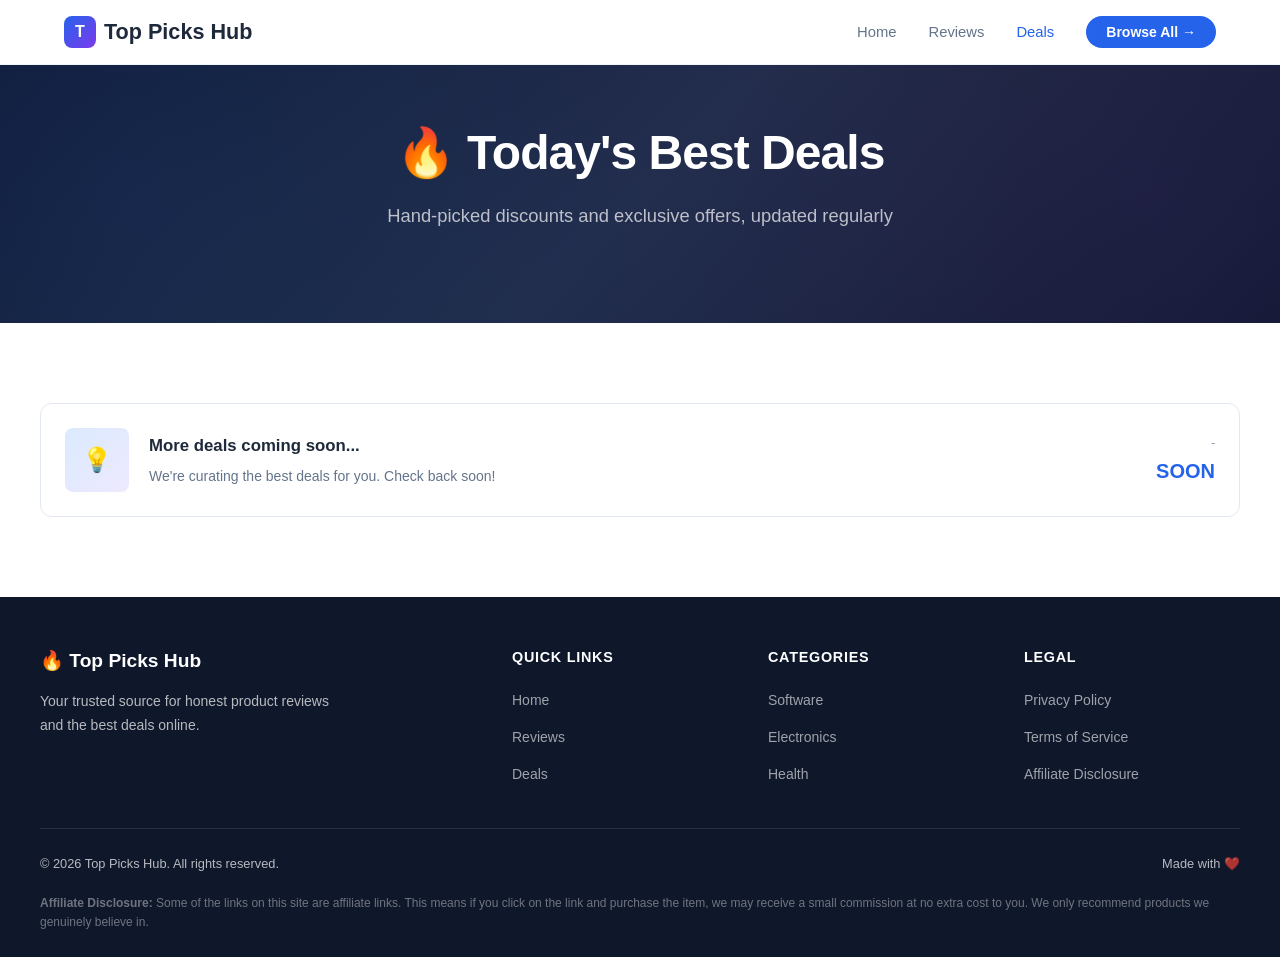
==== deals/index.html @ aafe3a3d "🚀 Initial commit: affiliate blog site - Homepage with hero, featured reviews, hot deals, trust secti" ====
<!DOCTYPE html>
<html lang="en">
<head>
  <meta charset="UTF-8">
  <meta name="viewport" content="width=device-width, initial-scale=1.0">
  <title>Today's Deals - Top Picks Hub</title>
  <meta name="description" content="Browse the best deals and exclusive discounts. Updated daily with hand-picked offers.">
  <link rel="stylesheet" href="../css/style.css">
  <link rel="icon" href="data:image/svg+xml,<svg xmlns='http://www.w3.org/2000/svg' viewBox='0 0 100 100'><text y='.9em' font-size='90'>🔥</text></svg>">
</head>
<body>

  <!-- Navigation -->
  <nav class="navbar">
    <div class="navbar-inner">
      <a href="../index.html" class="navbar-brand">
        <span class="logo-icon">T</span>
        Top Picks Hub
      </a>
      <ul class="navbar-links">
        <li><a href="../index.html">Home</a></li>
        <li><a href="../reviews/index.html">Reviews</a></li>
        <li><a href="index.html" class="active">Deals</a></li>
        <li><a href="../reviews/index.html" class="cta-nav">Browse All →</a></li>
      </ul>
      <button class="menu-toggle" aria-label="Toggle menu">
        <span></span><span></span><span></span>
      </button>
    </div>
  </nav>

  <!-- Page Header -->
  <section class="hero" style="padding:60px 24px;">
    <div class="hero-content">
      <h1>🔥 Today's Best Deals</h1>
      <p>Hand-picked discounts and exclusive offers, updated regularly</p>
    </div>
  </section>

  <!-- Deals List -->
  <section class="section">
    <div class="section-inner">
      <div class="deal-list" id="all-deals">
        <div class="deal-card">
          <div class="deal-icon">💡</div>
          <div class="deal-info">
            <h3>More deals coming soon...</h3>
            <p>We're curating the best deals for you. Check back soon!</p>
          </div>
          <div class="deal-price">
            <div class="old">&nbsp;</div>
            <div class="new">SOON</div>
          </div>
        </div>
      </div>
    </div>
  </section>

  <!-- Footer -->
  <footer class="footer">
    <div class="footer-inner">
      <div class="footer-grid">
        <div>
          <div class="footer-brand">🔥 Top Picks Hub</div>
          <p class="footer-desc">Your trusted source for honest product reviews and the best deals online.</p>
        </div>
        <div>
          <h4>Quick Links</h4>
          <ul class="footer-links">
            <li><a href="../index.html">Home</a></li>
            <li><a href="../reviews/index.html">Reviews</a></li>
            <li><a href="index.html">Deals</a></li>
          </ul>
        </div>
        <div>
          <h4>Categories</h4>
          <ul class="footer-links">
            <li><a href="../reviews/index.html">Software</a></li>
            <li><a href="../reviews/index.html">Electronics</a></li>
            <li><a href="../reviews/index.html">Health</a></li>
          </ul>
        </div>
        <div>
          <h4>Legal</h4>
          <ul class="footer-links">
            <li><a href="#">Privacy Policy</a></li>
            <li><a href="#">Terms of Service</a></li>
            <li><a href="#">Affiliate Disclosure</a></li>
          </ul>
        </div>
      </div>
      <div class="footer-bottom">
        <span>© 2026 Top Picks Hub. All rights reserved.</span>
        <span>Made with ❤️</span>
      </div>
      <div class="footer-disclaimer">
        <strong>Affiliate Disclosure:</strong> Some of the links on this site are affiliate links. This means if you click on the link and purchase the item, we may receive a small commission at no extra cost to you. We only recommend products we genuinely believe in.
      </div>
    </div>
  </footer>

  <script src="../js/main.js"></script>
</body>
</html>
---- css/style.css ----
/* ============================================
   Affiliate Blog - Global Styles
   ============================================ */

/* CSS Variables */
:root {
  --primary: #2563eb;
  --primary-dark: #1d4ed8;
  --primary-light: #dbeafe;
  --accent: #f59e0b;
  --accent-dark: #d97706;
  --text: #1e293b;
  --text-light: #64748b;
  --text-lighter: #94a3b8;
  --bg: #ffffff;
  --bg-alt: #f8fafc;
  --bg-card: #ffffff;
  --border: #e2e8f0;
  --border-light: #f1f5f9;
  --shadow-sm: 0 1px 2px rgba(0,0,0,0.05);
  --shadow: 0 1px 3px rgba(0,0,0,0.1), 0 1px 2px rgba(0,0,0,0.06);
  --shadow-md: 0 4px 6px -1px rgba(0,0,0,0.1), 0 2px 4px -2px rgba(0,0,0,0.1);
  --shadow-lg: 0 10px 15px -3px rgba(0,0,0,0.1), 0 4px 6px -4px rgba(0,0,0,0.1);
  --shadow-xl: 0 20px 25px -5px rgba(0,0,0,0.1), 0 8px 10px -6px rgba(0,0,0,0.1);
  --radius: 12px;
  --radius-sm: 8px;
  --radius-lg: 16px;
  --max-width: 1200px;
  --transition: 0.2s ease;
}

/* Reset & Base */
*, *::before, *::after {
  box-sizing: border-box;
  margin: 0;
  padding: 0;
}

html {
  scroll-behavior: smooth;
  -webkit-font-smoothing: antialiased;
}

body {
  font-family: -apple-system, BlinkMacSystemFont, 'Segoe UI', Roboto, 'Helvetica Neue', Arial, sans-serif;
  color: var(--text);
  background: var(--bg);
  line-height: 1.7;
  font-size: 16px;
}

a {
  color: var(--primary);
  text-decoration: none;
  transition: color var(--transition);
}

a:hover {
  color: var(--primary-dark);
}

img {
  max-width: 100%;
  height: auto;
  display: block;
}

/* ============================================
   Navigation
   ============================================ */
.navbar {
  position: sticky;
  top: 0;
  z-index: 100;
  background: rgba(255,255,255,0.85);
  backdrop-filter: blur(20px);
  -webkit-backdrop-filter: blur(20px);
  border-bottom: 1px solid var(--border-light);
}

.navbar-inner {
  max-width: var(--max-width);
  margin: 0 auto;
  padding: 0 24px;
  height: 64px;
  display: flex;
  align-items: center;
  justify-content: space-between;
}

.navbar-brand {
  font-size: 1.35rem;
  font-weight: 700;
  color: var(--text);
  display: flex;
  align-items: center;
  gap: 8px;
}

.navbar-brand:hover {
  color: var(--text);
}

.navbar-brand .logo-icon {
  width: 32px;
  height: 32px;
  background: linear-gradient(135deg, var(--primary), #7c3aed);
  border-radius: 8px;
  display: flex;
  align-items: center;
  justify-content: center;
  color: white;
  font-size: 1rem;
  font-weight: 800;
}

.navbar-links {
  display: flex;
  align-items: center;
  gap: 32px;
  list-style: none;
}

.navbar-links a {
  color: var(--text-light);
  font-size: 0.925rem;
  font-weight: 500;
  transition: color var(--transition);
}

.navbar-links a:hover,
.navbar-links a.active {
  color: var(--primary);
}

.navbar-links .cta-nav {
  background: var(--primary);
  color: white;
  padding: 8px 20px;
  border-radius: 100px;
  font-weight: 600;
  font-size: 0.875rem;
}

.navbar-links .cta-nav:hover {
  background: var(--primary-dark);
  color: white;
}

/* Mobile Menu */
.menu-toggle {
  display: none;
  background: none;
  border: none;
  cursor: pointer;
  padding: 8px;
}

.menu-toggle span {
  display: block;
  width: 24px;
  height: 2px;
  background: var(--text);
  margin: 5px 0;
  transition: var(--transition);
}

/* ============================================
   Hero Section
   ============================================ */
.hero {
  background: linear-gradient(135deg, #0f172a 0%, #1e293b 50%, #0f172a 100%);
  color: white;
  padding: 80px 24px;
  text-align: center;
  position: relative;
  overflow: hidden;
}

.hero::before {
  content: '';
  position: absolute;
  top: -50%;
  left: -50%;
  width: 200%;
  height: 200%;
  background: radial-gradient(circle at 30% 50%, rgba(37,99,235,0.15) 0%, transparent 50%),
              radial-gradient(circle at 70% 50%, rgba(124,58,237,0.1) 0%, transparent 50%);
  animation: heroGlow 8s ease-in-out infinite alternate;
}

@keyframes heroGlow {
  0% { transform: translate(0, 0); }
  100% { transform: translate(-5%, 5%); }
}

.hero-content {
  max-width: 720px;
  margin: 0 auto;
  position: relative;
  z-index: 1;
}

.hero-badge {
  display: inline-flex;
  align-items: center;
  gap: 6px;
  background: rgba(255,255,255,0.1);
  border: 1px solid rgba(255,255,255,0.15);
  padding: 6px 16px;
  border-radius: 100px;
  font-size: 0.8rem;
  font-weight: 500;
  color: rgba(255,255,255,0.85);
  margin-bottom: 24px;
  backdrop-filter: blur(10px);
}

.hero h1 {
  font-size: 3rem;
  font-weight: 800;
  line-height: 1.15;
  margin-bottom: 20px;
  letter-spacing: -0.02em;
}

.hero h1 .highlight {
  background: linear-gradient(135deg, #60a5fa, #a78bfa);
  -webkit-background-clip: text;
  -webkit-text-fill-color: transparent;
  background-clip: text;
}

.hero p {
  font-size: 1.15rem;
  color: rgba(255,255,255,0.7);
  max-width: 560px;
  margin: 0 auto 32px;
  line-height: 1.7;
}

.hero-buttons {
  display: flex;
  gap: 12px;
  justify-content: center;
  flex-wrap: wrap;
}

/* ============================================
   Buttons
   ============================================ */
.btn {
  display: inline-flex;
  align-items: center;
  gap: 8px;
  padding: 12px 28px;
  border-radius: 100px;
  font-weight: 600;
  font-size: 0.95rem;
  border: none;
  cursor: pointer;
  transition: all var(--transition);
  text-decoration: none;
}

.btn-primary {
  background: var(--primary);
  color: white;
  box-shadow: 0 4px 14px rgba(37,99,235,0.4);
}

.btn-primary:hover {
  background: var(--primary-dark);
  color: white;
  transform: translateY(-1px);
  box-shadow: 0 6px 20px rgba(37,99,235,0.5);
}

.btn-secondary {
  background: rgba(255,255,255,0.1);
  color: white;
  border: 1px solid rgba(255,255,255,0.2);
}

.btn-secondary:hover {
  background: rgba(255,255,255,0.2);
  color: white;
}

.btn-outline {
  background: transparent;
  color: var(--primary);
  border: 2px solid var(--primary);
}

.btn-outline:hover {
  background: var(--primary);
  color: white;
}

.btn-accent {
  background: linear-gradient(135deg, var(--accent), var(--accent-dark));
  color: white;
  box-shadow: 0 4px 14px rgba(245,158,11,0.4);
}

.btn-accent:hover {
  transform: translateY(-1px);
  box-shadow: 0 6px 20px rgba(245,158,11,0.5);
  color: white;
}

.btn-sm {
  padding: 8px 18px;
  font-size: 0.85rem;
}

/* ============================================
   Sections
   ============================================ */
.section {
  padding: 80px 24px;
}

.section-alt {
  background: var(--bg-alt);
}

.section-inner {
  max-width: var(--max-width);
  margin: 0 auto;
}

.section-header {
  text-align: center;
  margin-bottom: 48px;
}

.section-header h2 {
  font-size: 2rem;
  font-weight: 700;
  margin-bottom: 12px;
  letter-spacing: -0.01em;
}

.section-header p {
  color: var(--text-light);
  font-size: 1.05rem;
  max-width: 560px;
  margin: 0 auto;
}

/* ============================================
   Card Grid
   ============================================ */
.card-grid {
  display: grid;
  grid-template-columns: repeat(auto-fill, minmax(340px, 1fr));
  gap: 24px;
}

.card {
  background: var(--bg-card);
  border: 1px solid var(--border);
  border-radius: var(--radius);
  overflow: hidden;
  transition: all 0.3s ease;
}

.card:hover {
  transform: translateY(-4px);
  box-shadow: var(--shadow-lg);
  border-color: var(--primary-light);
}

.card-image {
  width: 100%;
  height: 200px;
  background: linear-gradient(135deg, var(--primary-light), #ede9fe);
  display: flex;
  align-items: center;
  justify-content: center;
  color: var(--primary);
  font-size: 3rem;
  position: relative;
  overflow: hidden;
}

.card-image img {
  width: 100%;
  height: 100%;
  object-fit: cover;
}

.card-badge {
  position: absolute;
  top: 12px;
  left: 12px;
  background: rgba(0,0,0,0.6);
  color: white;
  padding: 4px 12px;
  border-radius: 100px;
  font-size: 0.75rem;
  font-weight: 600;
  backdrop-filter: blur(10px);
}

.card-body {
  padding: 24px;
}

.card-category {
  font-size: 0.8rem;
  font-weight: 600;
  color: var(--primary);
  text-transform: uppercase;
  letter-spacing: 0.05em;
  margin-bottom: 8px;
}

.card-title {
  font-size: 1.2rem;
  font-weight: 700;
  margin-bottom: 8px;
  line-height: 1.4;
}

.card-title a {
  color: var(--text);
}

.card-title a:hover {
  color: var(--primary);
}

.card-desc {
  color: var(--text-light);
  font-size: 0.925rem;
  line-height: 1.6;
  margin-bottom: 16px;
}

.card-meta {
  display: flex;
  align-items: center;
  justify-content: space-between;
  font-size: 0.8rem;
  color: var(--text-lighter);
}

.card-meta .rating {
  color: var(--accent);
  font-weight: 600;
}

/* ============================================
   Featured / Deal Cards
   ============================================ */
.deal-card {
  background: var(--bg-card);
  border: 1px solid var(--border);
  border-radius: var(--radius);
  padding: 24px;
  display: flex;
  gap: 20px;
  align-items: center;
  transition: all 0.3s ease;
}

.deal-card:hover {
  transform: translateY(-2px);
  box-shadow: var(--shadow-md);
}

.deal-card .deal-icon {
  width: 64px;
  height: 64px;
  border-radius: var(--radius-sm);
  background: linear-gradient(135deg, var(--primary-light), #ede9fe);
  display: flex;
  align-items: center;
  justify-content: center;
  font-size: 1.5rem;
  flex-shrink: 0;
}

.deal-card .deal-info {
  flex: 1;
}

.deal-card .deal-info h3 {
  font-size: 1.05rem;
  font-weight: 700;
  margin-bottom: 4px;
}

.deal-card .deal-info p {
  font-size: 0.875rem;
  color: var(--text-light);
}

.deal-card .deal-price {
  text-align: right;
  flex-shrink: 0;
}

.deal-card .deal-price .old {
  font-size: 0.8rem;
  color: var(--text-lighter);
  text-decoration: line-through;
}

.deal-card .deal-price .new {
  font-size: 1.25rem;
  font-weight: 800;
  color: var(--primary);
}

.deal-list {
  display: flex;
  flex-direction: column;
  gap: 16px;
}

/* ============================================
   Footer
   ============================================ */
.footer {
  background: #0f172a;
  color: rgba(255,255,255,0.7);
  padding: 48px 24px 24px;
}

.footer-inner {
  max-width: var(--max-width);
  margin: 0 auto;
}

.footer-grid {
  display: grid;
  grid-template-columns: 2fr 1fr 1fr 1fr;
  gap: 40px;
  margin-bottom: 40px;
}

.footer-brand {
  font-size: 1.2rem;
  font-weight: 700;
  color: white;
  margin-bottom: 12px;
}

.footer-desc {
  font-size: 0.875rem;
  line-height: 1.7;
  max-width: 300px;
}

.footer h4 {
  color: white;
  font-size: 0.9rem;
  font-weight: 600;
  margin-bottom: 16px;
  text-transform: uppercase;
  letter-spacing: 0.05em;
}

.footer-links {
  list-style: none;
  display: flex;
  flex-direction: column;
  gap: 10px;
}

.footer-links a {
  color: rgba(255,255,255,0.6);
  font-size: 0.875rem;
  transition: color var(--transition);
}

.footer-links a:hover {
  color: white;
}

.footer-bottom {
  border-top: 1px solid rgba(255,255,255,0.1);
  padding-top: 24px;
  display: flex;
  justify-content: space-between;
  align-items: center;
  font-size: 0.8rem;
}

.footer-disclaimer {
  font-size: 0.75rem;
  color: rgba(255,255,255,0.4);
  margin-top: 20px;
  line-height: 1.6;
}

/* ============================================
   LP Page Styles
   ============================================ */
.lp-hero {
  background: linear-gradient(135deg, #0f172a 0%, #1e293b 100%);
  color: white;
  padding: 100px 24px 80px;
  text-align: center;
}

.lp-hero h1 {
  font-size: 2.5rem;
  font-weight: 800;
  margin-bottom: 16px;
  letter-spacing: -0.02em;
}

.lp-hero p {
  font-size: 1.1rem;
  color: rgba(255,255,255,0.7);
  max-width: 600px;
  margin: 0 auto 32px;
}

.lp-content {
  max-width: 800px;
  margin: 0 auto;
  padding: 60px 24px;
}

.lp-content h2 {
  font-size: 1.6rem;
  font-weight: 700;
  margin: 40px 0 16px;
}

.lp-content h3 {
  font-size: 1.25rem;
  font-weight: 600;
  margin: 28px 0 12px;
}

.lp-content p {
  margin-bottom: 16px;
  color: var(--text-light);
  line-height: 1.8;
}

.lp-content ul, .lp-content ol {
  margin: 16px 0;
  padding-left: 24px;
}

.lp-content li {
  margin-bottom: 8px;
  color: var(--text-light);
  line-height: 1.7;
}

.lp-cta {
  background: var(--bg-alt);
  border: 2px solid var(--border);
  border-radius: var(--radius-lg);
  padding: 48px;
  text-align: center;
  margin: 48px 0;
}

.lp-cta h2 {
  font-size: 1.8rem;
  margin-bottom: 12px;
}

.lp-cta p {
  color: var(--text-light);
  margin-bottom: 24px;
}

/* Pros & Cons */
.pros-cons {
  display: grid;
  grid-template-columns: 1fr 1fr;
  gap: 24px;
  margin: 32px 0;
}

.pros-cons .pros, .pros-cons .cons {
  background: var(--bg-alt);
  border-radius: var(--radius);
  padding: 24px;
}

.pros-cons h3 {
  margin-top: 0 !important;
  font-size: 1.1rem !important;
}

.pros-cons .pros h3 { color: #16a34a; }
.pros-cons .cons h3 { color: #dc2626; }

.pros-cons li {
  margin-bottom: 8px;
  font-size: 0.925rem;
}

/* ============================================
   Responsive
   ============================================ */
@media (max-width: 768px) {
  .navbar-links {
    display: none;
    position: absolute;
    top: 64px;
    left: 0;
    right: 0;
    background: white;
    flex-direction: column;
    padding: 24px;
    gap: 16px;
    border-bottom: 1px solid var(--border);
    box-shadow: var(--shadow-lg);
  }

  .navbar-links.active {
    display: flex;
  }

  .menu-toggle {
    display: block;
  }

  .hero h1 {
    font-size: 2rem;
  }

  .hero p {
    font-size: 1rem;
  }

  .card-grid {
    grid-template-columns: 1fr;
  }

  .footer-grid {
    grid-template-columns: 1fr 1fr;
    gap: 24px;
  }

  .pros-cons {
    grid-template-columns: 1fr;
  }

  .deal-card {
    flex-direction: column;
    text-align: center;
  }

  .deal-card .deal-price {
    text-align: center;
  }

  .lp-hero h1 {
    font-size: 1.8rem;
  }

  .section {
    padding: 48px 16px;
  }
}

@media (max-width: 480px) {
  .footer-grid {
    grid-template-columns: 1fr;
  }

  .hero-buttons {
    flex-direction: column;
    align-items: center;
  }

  .btn {
    width: 100%;
    justify-content: center;
  }
}

/* ============================================
   Utilities
   ============================================ */
.text-center { text-align: center; }
.text-sm { font-size: 0.875rem; }
.text-muted { color: var(--text-light); }
.mt-1 { margin-top: 8px; }
.mt-2 { margin-top: 16px; }
.mt-3 { margin-top: 24px; }
.mt-4 { margin-top: 32px; }
.mb-1 { margin-bottom: 8px; }
.mb-2 { margin-bottom: 16px; }
.mb-3 { margin-bottom: 24px; }
.mb-4 { margin-bottom: 32px; }
.container {
  max-width: var(--max-width);
  margin: 0 auto;
  padding: 0 24px;
}

/* Star rating */
.stars {
  color: var(--accent);
  letter-spacing: 2px;
}

/* Tag */
.tag {
  display: inline-block;
  padding: 4px 12px;
  border-radius: 100px;
  font-size: 0.75rem;
  font-weight: 600;
  background: var(--primary-light);
  color: var(--primary);
}

.tag-green {
  background: #dcfce7;
  color: #16a34a;
}

.tag-red {
  background: #fee2e2;
  color: #dc2626;
}

/* Breadcrumb */
.breadcrumb {
  padding: 16px 24px;
  font-size: 0.85rem;
  color: var(--text-lighter);
}

.breadcrumb a {
  color: var(--text-light);
}

.breadcrumb a:hover {
  color: var(--primary);
}

.breadcrumb span {
  margin: 0 8px;
}

/* Divider */
.divider {
  border: none;
  border-top: 1px solid var(--border);
  margin: 48px 0;
}
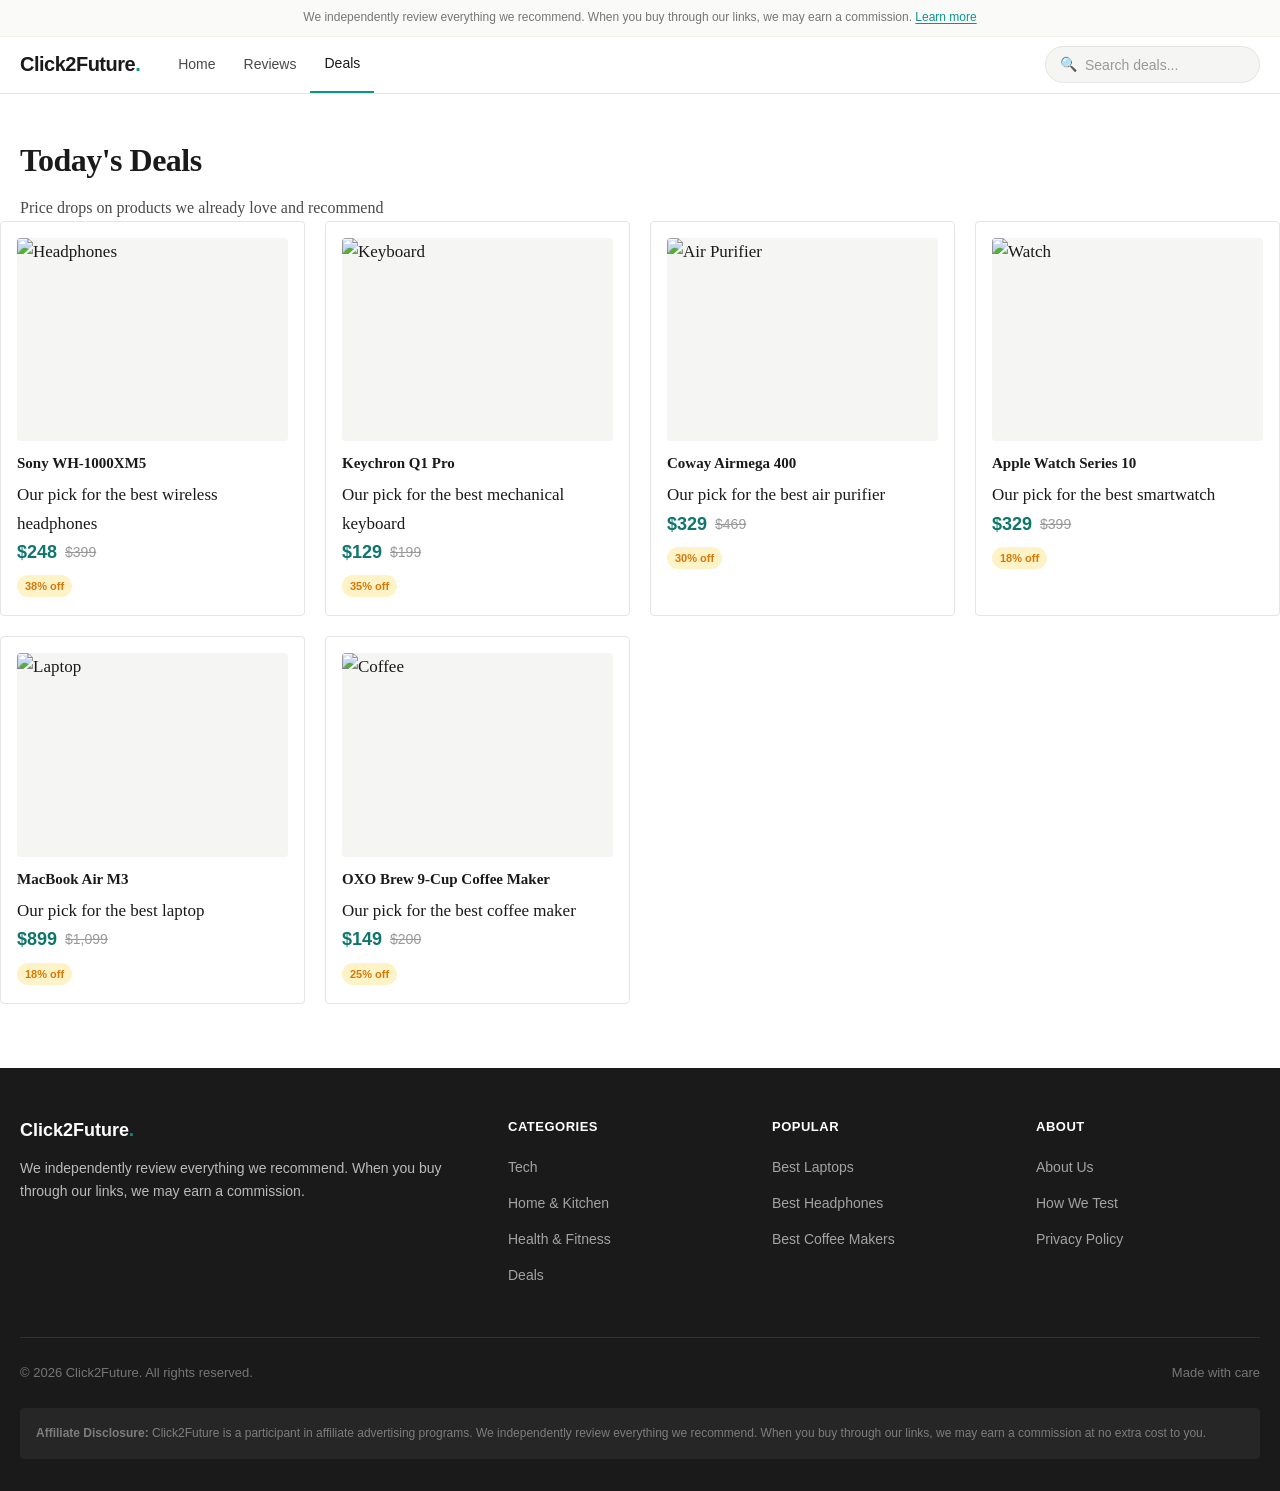
==== commit 055519d9: "🎨 Redesign: Wirecutter-style layout with teal color scheme" ====
--- a/deals/index.html
+++ b/deals/index.html
@@ -3,98 +3,170 @@
 <head>
   <meta charset="UTF-8">
   <meta name="viewport" content="width=device-width, initial-scale=1.0">
-  <title>Today's Deals - Top Picks Hub</title>
-  <meta name="description" content="Browse the best deals and exclusive discounts. Updated daily with hand-picked offers.">
+  <title>Today's Deals — Click2Future</title>
+  <meta name="description" content="The best deals on products we've already tested and recommend. Updated daily.">
   <link rel="stylesheet" href="../css/style.css">
-  <link rel="icon" href="data:image/svg+xml,<svg xmlns='http://www.w3.org/2000/svg' viewBox='0 0 100 100'><text y='.9em' font-size='90'>🔥</text></svg>">
+  <link rel="icon" href="data:image/svg+xml,<svg xmlns='http://www.w3.org/2000/svg' viewBox='0 0 100 100'><text y='.9em' font-size='90'>⚡</text></svg>">
 </head>
 <body>
+
+  <!-- Disclosure Bar -->
+  <div class="top-bar">
+    We independently review everything we recommend. When you buy through our links, we may earn a commission. <a href="#">Learn more</a>
+  </div>
 
   <!-- Navigation -->
   <nav class="navbar">
     <div class="navbar-inner">
-      <a href="../index.html" class="navbar-brand">
-        <span class="logo-icon">T</span>
-        Top Picks Hub
-      </a>
-      <ul class="navbar-links">
+      <a href="../index.html" class="navbar-brand">Click2Future<span class="brand-dot">.</span></a>
+      <ul class="nav-links">
         <li><a href="../index.html">Home</a></li>
         <li><a href="../reviews/index.html">Reviews</a></li>
-        <li><a href="index.html" class="active">Deals</a></li>
-        <li><a href="../reviews/index.html" class="cta-nav">Browse All →</a></li>
+        <li class="active"><a href="index.html">Deals</a></li>
       </ul>
+      <div class="nav-right">
+        <div class="search-box">
+          <span class="search-icon">🔍</span>
+          <input type="text" placeholder="Search deals...">
+        </div>
+      </div>
       <button class="menu-toggle" aria-label="Toggle menu">
         <span></span><span></span><span></span>
       </button>
     </div>
   </nav>
 
+  <!-- Mobile Menu -->
+  <div class="mobile-menu">
+    <a href="../index.html">Home</a>
+    <a href="../reviews/index.html">All Reviews</a>
+    <a href="index.html">Deals</a>
+  </div>
+
   <!-- Page Header -->
-  <section class="hero" style="padding:60px 24px;">
-    <div class="hero-content">
-      <h1>🔥 Today's Best Deals</h1>
-      <p>Hand-picked discounts and exclusive offers, updated regularly</p>
-    </div>
-  </section>
+  <div class="category-page-header">
+    <h1>Today's Deals</h1>
+    <p>Price drops on products we already love and recommend</p>
+  </div>
 
-  <!-- Deals List -->
-  <section class="section">
-    <div class="section-inner">
-      <div class="deal-list" id="all-deals">
-        <div class="deal-card">
-          <div class="deal-icon">💡</div>
-          <div class="deal-info">
-            <h3>More deals coming soon...</h3>
-            <p>We're curating the best deals for you. Check back soon!</p>
-          </div>
-          <div class="deal-price">
-            <div class="old">&nbsp;</div>
-            <div class="new">SOON</div>
-          </div>
+  <!-- Deals Grid -->
+  <div class="deals-section">
+    <div class="deals-grid">
+      <div class="deal-card">
+        <div class="deal-card-image">
+          <img src="https://images.unsplash.com/photo-1505740420928-5e560c06d30e?w=400&h=300&fit=crop" alt="Headphones">
         </div>
+        <h4><a href="example-deal.html">Sony WH-1000XM5</a></h4>
+        <p>Our pick for the best wireless headphones</p>
+        <div class="deal-price">
+          <span class="current">$248</span>
+          <span class="original">$399</span>
+        </div>
+        <span class="deal-badge">38% off</span>
+      </div>
+      <div class="deal-card">
+        <div class="deal-card-image">
+          <img src="https://images.unsplash.com/photo-1585386959984-a4155224a1ad?w=400&h=300&fit=crop" alt="Keyboard">
+        </div>
+        <h4><a href="example-deal.html">Keychron Q1 Pro</a></h4>
+        <p>Our pick for the best mechanical keyboard</p>
+        <div class="deal-price">
+          <span class="current">$129</span>
+          <span class="original">$199</span>
+        </div>
+        <span class="deal-badge">35% off</span>
+      </div>
+      <div class="deal-card">
+        <div class="deal-card-image">
+          <img src="https://images.unsplash.com/photo-1558618666-fcd25c85f82e?w=400&h=300&fit=crop" alt="Air Purifier">
+        </div>
+        <h4><a href="example-deal.html">Coway Airmega 400</a></h4>
+        <p>Our pick for the best air purifier</p>
+        <div class="deal-price">
+          <span class="current">$329</span>
+          <span class="original">$469</span>
+        </div>
+        <span class="deal-badge">30% off</span>
+      </div>
+      <div class="deal-card">
+        <div class="deal-card-image">
+          <img src="https://images.unsplash.com/photo-1523275335684-37898b6baf30?w=400&h=300&fit=crop" alt="Watch">
+        </div>
+        <h4><a href="example-deal.html">Apple Watch Series 10</a></h4>
+        <p>Our pick for the best smartwatch</p>
+        <div class="deal-price">
+          <span class="current">$329</span>
+          <span class="original">$399</span>
+        </div>
+        <span class="deal-badge">18% off</span>
+      </div>
+      <div class="deal-card">
+        <div class="deal-card-image">
+          <img src="https://images.unsplash.com/photo-1496181133206-80ce9b88a853?w=400&h=300&fit=crop" alt="Laptop">
+        </div>
+        <h4><a href="example-deal.html">MacBook Air M3</a></h4>
+        <p>Our pick for the best laptop</p>
+        <div class="deal-price">
+          <span class="current">$899</span>
+          <span class="original">$1,099</span>
+        </div>
+        <span class="deal-badge">18% off</span>
+      </div>
+      <div class="deal-card">
+        <div class="deal-card-image">
+          <img src="https://images.unsplash.com/photo-1495474472287-4d71bcdd2085?w=400&h=300&fit=crop" alt="Coffee">
+        </div>
+        <h4><a href="example-deal.html">OXO Brew 9-Cup Coffee Maker</a></h4>
+        <p>Our pick for the best coffee maker</p>
+        <div class="deal-price">
+          <span class="current">$149</span>
+          <span class="original">$200</span>
+        </div>
+        <span class="deal-badge">25% off</span>
       </div>
     </div>
-  </section>
+  </div>
 
   <!-- Footer -->
   <footer class="footer">
     <div class="footer-inner">
       <div class="footer-grid">
         <div>
-          <div class="footer-brand">🔥 Top Picks Hub</div>
-          <p class="footer-desc">Your trusted source for honest product reviews and the best deals online.</p>
+          <div class="footer-brand">Click2Future<span style="color:var(--primary)">.</span></div>
+          <p class="footer-desc">We independently review everything we recommend. When you buy through our links, we may earn a commission.</p>
         </div>
         <div>
-          <h4>Quick Links</h4>
+          <h4>Categories</h4>
           <ul class="footer-links">
-            <li><a href="../index.html">Home</a></li>
-            <li><a href="../reviews/index.html">Reviews</a></li>
+            <li><a href="../reviews/index.html">Tech</a></li>
+            <li><a href="../reviews/index.html">Home & Kitchen</a></li>
+            <li><a href="../reviews/index.html">Health & Fitness</a></li>
             <li><a href="index.html">Deals</a></li>
           </ul>
         </div>
         <div>
-          <h4>Categories</h4>
+          <h4>Popular</h4>
           <ul class="footer-links">
-            <li><a href="../reviews/index.html">Software</a></li>
-            <li><a href="../reviews/index.html">Electronics</a></li>
-            <li><a href="../reviews/index.html">Health</a></li>
+            <li><a href="../reviews/example-product.html">Best Laptops</a></li>
+            <li><a href="../reviews/example-product.html">Best Headphones</a></li>
+            <li><a href="../reviews/example-product.html">Best Coffee Makers</a></li>
           </ul>
         </div>
         <div>
-          <h4>Legal</h4>
+          <h4>About</h4>
           <ul class="footer-links">
+            <li><a href="#">About Us</a></li>
+            <li><a href="#">How We Test</a></li>
             <li><a href="#">Privacy Policy</a></li>
-            <li><a href="#">Terms of Service</a></li>
-            <li><a href="#">Affiliate Disclosure</a></li>
           </ul>
         </div>
       </div>
       <div class="footer-bottom">
-        <span>© 2026 Top Picks Hub. All rights reserved.</span>
-        <span>Made with ❤️</span>
+        <span>© 2026 Click2Future. All rights reserved.</span>
+        <span>Made with care</span>
       </div>
       <div class="footer-disclaimer">
-        <strong>Affiliate Disclosure:</strong> Some of the links on this site are affiliate links. This means if you click on the link and purchase the item, we may receive a small commission at no extra cost to you. We only recommend products we genuinely believe in.
+        <strong>Affiliate Disclosure:</strong> Click2Future is a participant in affiliate advertising programs. We independently review everything we recommend. When you buy through our links, we may earn a commission at no extra cost to you.
       </div>
     </div>
   </footer>
--- a/css/style.css
+++ b/css/style.css
@@ -1,35 +1,57 @@
 /* ============================================
-   Affiliate Blog - Global Styles
+   Click2Future - Wirecutter-style Affiliate Blog
    ============================================ */
 
-/* CSS Variables */
+/* === CSS Variables === */
 :root {
-  --primary: #2563eb;
-  --primary-dark: #1d4ed8;
-  --primary-light: #dbeafe;
+  /* Primary palette - Deep teal/emerald */
+  --primary: #0d9488;
+  --primary-dark: #0f766e;
+  --primary-darker: #115e59;
+  --primary-light: #ccfbf1;
+  --primary-lighter: #f0fdfa;
+
+  /* Accent - Warm amber */
   --accent: #f59e0b;
   --accent-dark: #d97706;
-  --text: #1e293b;
-  --text-light: #64748b;
-  --text-lighter: #94a3b8;
+  --accent-light: #fef3c7;
+
+  /* Text */
+  --text: #1a1a1a;
+  --text-secondary: #4a4a4a;
+  --text-muted: #767676;
+  --text-light: #999;
+
+  /* Backgrounds */
   --bg: #ffffff;
-  --bg-alt: #f8fafc;
+  --bg-warm: #fafaf8;
+  --bg-section: #f5f5f3;
   --bg-card: #ffffff;
-  --border: #e2e8f0;
-  --border-light: #f1f5f9;
-  --shadow-sm: 0 1px 2px rgba(0,0,0,0.05);
-  --shadow: 0 1px 3px rgba(0,0,0,0.1), 0 1px 2px rgba(0,0,0,0.06);
-  --shadow-md: 0 4px 6px -1px rgba(0,0,0,0.1), 0 2px 4px -2px rgba(0,0,0,0.1);
-  --shadow-lg: 0 10px 15px -3px rgba(0,0,0,0.1), 0 4px 6px -4px rgba(0,0,0,0.1);
-  --shadow-xl: 0 20px 25px -5px rgba(0,0,0,0.1), 0 8px 10px -6px rgba(0,0,0,0.1);
-  --radius: 12px;
-  --radius-sm: 8px;
-  --radius-lg: 16px;
-  --max-width: 1200px;
-  --transition: 0.2s ease;
-}
-
-/* Reset & Base */
+  --bg-card-hover: #fafaf8;
+
+  /* Borders */
+  --border: #e5e5e3;
+  --border-light: #f0f0ee;
+  --border-dark: #d4d4d2;
+
+  /* Shadows */
+  --shadow-sm: 0 1px 2px rgba(0,0,0,0.04);
+  --shadow: 0 1px 3px rgba(0,0,0,0.06), 0 1px 2px rgba(0,0,0,0.04);
+  --shadow-md: 0 4px 12px rgba(0,0,0,0.06);
+  --shadow-lg: 0 8px 24px rgba(0,0,0,0.08);
+
+  /* Radius */
+  --radius: 4px;
+  --radius-md: 8px;
+  --radius-lg: 12px;
+
+  /* Layout */
+  --max-width: 1280px;
+  --content-width: 720px;
+  --nav-height: 56px;
+}
+
+/* === Reset === */
 *, *::before, *::after {
   box-sizing: border-box;
   margin: 0;
@@ -39,24 +61,31 @@
 html {
   scroll-behavior: smooth;
   -webkit-font-smoothing: antialiased;
+  -moz-osx-font-smoothing: grayscale;
 }
 
 body {
+  font-family: 'Georgia', 'Times New Roman', serif;
+  color: var(--text);
+  background: var(--bg);
+  line-height: 1.65;
+  font-size: 17px;
+}
+
+/* Sans-serif for UI elements */
+nav, .nav-dropdown, .breadcrumb, .tag, .btn, .section-label,
+.footer, .meta, .search-box, .mobile-menu {
   font-family: -apple-system, BlinkMacSystemFont, 'Segoe UI', Roboto, 'Helvetica Neue', Arial, sans-serif;
-  color: var(--text);
-  background: var(--bg);
-  line-height: 1.7;
-  font-size: 16px;
 }
 
 a {
-  color: var(--primary);
+  color: var(--text);
   text-decoration: none;
-  transition: color var(--transition);
+  transition: color 0.15s ease;
 }
 
 a:hover {
-  color: var(--primary-dark);
+  color: var(--primary);
 }
 
 img {
@@ -65,91 +94,219 @@
   display: block;
 }
 
-/* ============================================
-   Navigation
-   ============================================ */
+ul, ol {
+  list-style: none;
+}
+
+/* === Top Bar (Disclosure) === */
+.top-bar {
+  background: var(--bg-warm);
+  border-bottom: 1px solid var(--border-light);
+  padding: 8px 0;
+  font-family: -apple-system, BlinkMacSystemFont, 'Segoe UI', Roboto, sans-serif;
+  font-size: 12px;
+  color: var(--text-muted);
+  text-align: center;
+}
+
+.top-bar a {
+  color: var(--primary);
+  text-decoration: underline;
+  text-underline-offset: 2px;
+}
+
+/* === Navigation === */
 .navbar {
   position: sticky;
   top: 0;
-  z-index: 100;
-  background: rgba(255,255,255,0.85);
-  backdrop-filter: blur(20px);
-  -webkit-backdrop-filter: blur(20px);
-  border-bottom: 1px solid var(--border-light);
+  z-index: 1000;
+  background: var(--bg);
+  border-bottom: 1px solid var(--border);
 }
 
 .navbar-inner {
   max-width: var(--max-width);
   margin: 0 auto;
-  padding: 0 24px;
-  height: 64px;
+  padding: 0 20px;
   display: flex;
   align-items: center;
-  justify-content: space-between;
+  height: var(--nav-height);
+  gap: 24px;
 }
 
 .navbar-brand {
-  font-size: 1.35rem;
-  font-weight: 700;
-  color: var(--text);
+  font-family: -apple-system, BlinkMacSystemFont, 'Segoe UI', Roboto, sans-serif;
+  font-size: 20px;
+  font-weight: 700;
+  color: var(--text);
+  letter-spacing: -0.5px;
+  flex-shrink: 0;
+}
+
+.navbar-brand:hover {
+  color: var(--text);
+}
+
+.navbar-brand .brand-dot {
+  color: var(--primary);
+}
+
+/* Main nav links */
+.nav-links {
   display: flex;
   align-items: center;
-  gap: 8px;
-}
-
-.navbar-brand:hover {
-  color: var(--text);
-}
-
-.navbar-brand .logo-icon {
-  width: 32px;
-  height: 32px;
-  background: linear-gradient(135deg, var(--primary), #7c3aed);
-  border-radius: 8px;
+  gap: 0;
+  flex: 1;
+  height: 100%;
+}
+
+.nav-links > li {
+  position: relative;
+  height: 100%;
   display: flex;
   align-items: center;
-  justify-content: center;
-  color: white;
-  font-size: 1rem;
-  font-weight: 800;
-}
-
-.navbar-links {
+}
+
+.nav-links > li > a,
+.nav-links > li > button {
   display: flex;
   align-items: center;
-  gap: 32px;
-  list-style: none;
-}
-
-.navbar-links a {
+  height: 100%;
+  padding: 0 14px;
+  font-family: -apple-system, BlinkMacSystemFont, 'Segoe UI', Roboto, sans-serif;
+  font-size: 14px;
+  font-weight: 500;
+  color: var(--text-secondary);
+  background: none;
+  border: none;
+  cursor: pointer;
+  transition: color 0.15s;
+  white-space: nowrap;
+}
+
+.nav-links > li > a:hover,
+.nav-links > li > button:hover,
+.nav-links > li.active > a {
+  color: var(--text);
+}
+
+.nav-links > li.active > a,
+.nav-links > li.active > button {
+  border-bottom: 2px solid var(--primary);
+  color: var(--text);
+}
+
+/* Dropdown arrow */
+.nav-arrow {
+  display: inline-block;
+  width: 0;
+  height: 0;
+  border-left: 4px solid transparent;
+  border-right: 4px solid transparent;
+  border-top: 4px solid currentColor;
+  margin-left: 6px;
+  opacity: 0.5;
+}
+
+/* Dropdown menu */
+.nav-dropdown {
+  display: none;
+  position: absolute;
+  top: 100%;
+  left: 0;
+  background: var(--bg);
+  border: 1px solid var(--border);
+  border-top: none;
+  box-shadow: var(--shadow-lg);
+  min-width: 600px;
+  padding: 24px 0;
+  z-index: 100;
+}
+
+.nav-links > li:hover > .nav-dropdown {
+  display: block;
+}
+
+.dropdown-grid {
+  display: grid;
+  grid-template-columns: repeat(3, 1fr);
+  gap: 0;
+}
+
+.dropdown-group {
+  padding: 0 24px;
+}
+
+.dropdown-group-title {
+  font-family: -apple-system, BlinkMacSystemFont, 'Segoe UI', Roboto, sans-serif;
+  font-size: 13px;
+  font-weight: 600;
+  color: var(--text);
+  margin-bottom: 8px;
+  text-transform: uppercase;
+  letter-spacing: 0.5px;
+}
+
+.dropdown-group ul li a {
+  display: block;
+  padding: 4px 0;
+  font-family: -apple-system, BlinkMacSystemFont, 'Segoe UI', Roboto, sans-serif;
+  font-size: 14px;
+  color: var(--text-secondary);
+  transition: color 0.15s;
+}
+
+.dropdown-group ul li a:hover {
+  color: var(--primary);
+}
+
+/* Nav right */
+.nav-right {
+  display: flex;
+  align-items: center;
+  gap: 12px;
+  flex-shrink: 0;
+}
+
+.search-box {
+  display: flex;
+  align-items: center;
+  background: var(--bg-section);
+  border: 1px solid var(--border);
+  border-radius: 100px;
+  padding: 6px 14px;
+  gap: 8px;
+  transition: border-color 0.15s;
+}
+
+.search-box:focus-within {
+  border-color: var(--primary);
+}
+
+.search-box input {
+  border: none;
+  background: none;
+  outline: none;
+  font-size: 14px;
+  width: 160px;
+  font-family: -apple-system, BlinkMacSystemFont, 'Segoe UI', Roboto, sans-serif;
+  color: var(--text);
+}
+
+.search-box input::placeholder {
   color: var(--text-light);
-  font-size: 0.925rem;
-  font-weight: 500;
-  transition: color var(--transition);
-}
-
-.navbar-links a:hover,
-.navbar-links a.active {
-  color: var(--primary);
-}
-
-.navbar-links .cta-nav {
-  background: var(--primary);
-  color: white;
-  padding: 8px 20px;
-  border-radius: 100px;
-  font-weight: 600;
-  font-size: 0.875rem;
-}
-
-.navbar-links .cta-nav:hover {
-  background: var(--primary-dark);
-  color: white;
-}
-
-/* Mobile Menu */
+}
+
+.search-icon {
+  color: var(--text-muted);
+  font-size: 14px;
+}
+
+/* Mobile menu toggle */
 .menu-toggle {
   display: none;
+  flex-direction: column;
+  gap: 5px;
   background: none;
   border: none;
   cursor: pointer;
@@ -158,382 +315,606 @@
 
 .menu-toggle span {
   display: block;
-  width: 24px;
+  width: 22px;
   height: 2px;
   background: var(--text);
-  margin: 5px 0;
-  transition: var(--transition);
-}
-
-/* ============================================
-   Hero Section
-   ============================================ */
-.hero {
-  background: linear-gradient(135deg, #0f172a 0%, #1e293b 50%, #0f172a 100%);
+  transition: all 0.2s;
+}
+
+/* === Hero / Featured === */
+.hero-featured {
+  max-width: var(--max-width);
+  margin: 0 auto;
+  padding: 32px 20px 0;
+}
+
+.hero-card {
+  display: grid;
+  grid-template-columns: 1fr 1fr;
+  gap: 0;
+  border: 1px solid var(--border);
+  border-radius: var(--radius);
+  overflow: hidden;
+  background: var(--bg);
+}
+
+.hero-card-image {
+  aspect-ratio: 4/3;
+  background: var(--bg-section);
+  overflow: hidden;
+}
+
+.hero-card-image img {
+  width: 100%;
+  height: 100%;
+  object-fit: cover;
+  transition: transform 0.4s ease;
+}
+
+.hero-card:hover .hero-card-image img {
+  transform: scale(1.03);
+}
+
+.hero-card-content {
+  padding: 40px 40px 40px 32px;
+  display: flex;
+  flex-direction: column;
+  justify-content: center;
+}
+
+.hero-card-content .tag {
+  margin-bottom: 16px;
+}
+
+.hero-card-content h2 {
+  font-size: 28px;
+  font-weight: 700;
+  line-height: 1.25;
+  margin-bottom: 12px;
+  letter-spacing: -0.3px;
+}
+
+.hero-card-content h2 a {
+  color: var(--text);
+}
+
+.hero-card-content h2 a:hover {
+  color: var(--primary);
+}
+
+.hero-card-content p {
+  color: var(--text-secondary);
+  font-size: 16px;
+  line-height: 1.6;
+  margin-bottom: 16px;
+}
+
+/* === Section === */
+.section {
+  max-width: var(--max-width);
+  margin: 0 auto;
+  padding: 40px 20px;
+}
+
+.section + .section {
+  border-top: 1px solid var(--border);
+}
+
+.section-header {
+  display: flex;
+  align-items: baseline;
+  justify-content: space-between;
+  margin-bottom: 24px;
+}
+
+.section-title {
+  font-family: -apple-system, BlinkMacSystemFont, 'Segoe UI', Roboto, sans-serif;
+  font-size: 20px;
+  font-weight: 700;
+  color: var(--text);
+  letter-spacing: -0.3px;
+}
+
+.section-title a {
+  color: var(--text);
+}
+
+.section-title a:hover {
+  color: var(--primary);
+}
+
+.section-more {
+  font-family: -apple-system, BlinkMacSystemFont, 'Segoe UI', Roboto, sans-serif;
+  font-size: 14px;
+  color: var(--primary);
+  font-weight: 500;
+}
+
+.section-more:hover {
+  text-decoration: underline;
+}
+
+.section-subtitle {
+  font-family: -apple-system, BlinkMacSystemFont, 'Segoe UI', Roboto, sans-serif;
+  font-size: 15px;
+  color: var(--text-muted);
+  margin-top: 4px;
+}
+
+/* === Article Cards === */
+.article-grid {
+  display: grid;
+  grid-template-columns: repeat(4, 1fr);
+  gap: 24px;
+}
+
+.article-card {
+  display: flex;
+  flex-direction: column;
+}
+
+.article-card-image {
+  aspect-ratio: 4/3;
+  background: var(--bg-section);
+  border-radius: var(--radius);
+  overflow: hidden;
+  margin-bottom: 12px;
+}
+
+.article-card-image img {
+  width: 100%;
+  height: 100%;
+  object-fit: cover;
+  transition: transform 0.3s ease;
+}
+
+.article-card:hover .article-card-image img {
+  transform: scale(1.03);
+}
+
+.article-card h3 {
+  font-size: 16px;
+  font-weight: 700;
+  line-height: 1.35;
+  margin-bottom: 6px;
+}
+
+.article-card h3 a {
+  color: var(--text);
+}
+
+.article-card h3 a:hover {
+  color: var(--primary);
+}
+
+.article-card .meta {
+  font-family: -apple-system, BlinkMacSystemFont, 'Segoe UI', Roboto, sans-serif;
+  font-size: 13px;
+  color: var(--text-muted);
+}
+
+/* === Latest List === */
+.latest-list {
+  display: grid;
+  grid-template-columns: 1fr 1fr;
+  gap: 0;
+}
+
+.latest-item {
+  padding: 16px 0;
+  border-bottom: 1px solid var(--border-light);
+}
+
+.latest-item:first-child {
+  padding-top: 0;
+}
+
+.latest-item h3 {
+  font-size: 16px;
+  font-weight: 700;
+  line-height: 1.35;
+  margin-bottom: 4px;
+}
+
+.latest-item h3 a {
+  color: var(--text);
+}
+
+.latest-item h3 a:hover {
+  color: var(--primary);
+}
+
+.latest-item .meta {
+  font-family: -apple-system, BlinkMacSystemFont, 'Segoe UI', Roboto, sans-serif;
+  font-size: 13px;
+  color: var(--text-muted);
+}
+
+/* === Deals Section === */
+.deals-grid {
+  display: grid;
+  grid-template-columns: repeat(4, 1fr);
+  gap: 20px;
+}
+
+.deal-card {
+  border: 1px solid var(--border);
+  border-radius: var(--radius);
+  padding: 16px;
+  transition: box-shadow 0.2s, border-color 0.2s;
+}
+
+.deal-card:hover {
+  box-shadow: var(--shadow-md);
+  border-color: var(--border-dark);
+}
+
+.deal-card-image {
+  aspect-ratio: 4/3;
+  background: var(--bg-section);
+  border-radius: var(--radius);
+  overflow: hidden;
+  margin-bottom: 12px;
+}
+
+.deal-card-image img {
+  width: 100%;
+  height: 100%;
+  object-fit: cover;
+}
+
+.deal-card h4 {
+  font-size: 15px;
+  font-weight: 700;
+  line-height: 1.35;
+  margin-bottom: 8px;
+}
+
+.deal-card h4 a {
+  color: var(--text);
+}
+
+.deal-card h4 a:hover {
+  color: var(--primary);
+}
+
+.deal-price {
+  font-family: -apple-system, BlinkMacSystemFont, 'Segoe UI', Roboto, sans-serif;
+  display: flex;
+  align-items: center;
+  gap: 8px;
+  margin-bottom: 4px;
+}
+
+.deal-price .current {
+  font-size: 18px;
+  font-weight: 700;
+  color: var(--primary-dark);
+}
+
+.deal-price .original {
+  font-size: 14px;
+  color: var(--text-light);
+  text-decoration: line-through;
+}
+
+.deal-badge {
+  display: inline-block;
+  font-family: -apple-system, BlinkMacSystemFont, 'Segoe UI', Roboto, sans-serif;
+  font-size: 11px;
+  font-weight: 600;
+  color: var(--accent-dark);
+  background: var(--accent-light);
+  padding: 2px 8px;
+  border-radius: 100px;
+}
+
+/* === Category Section (Wirecutter-style) === */
+.category-section {
+  display: grid;
+  grid-template-columns: 1fr 1fr;
+  gap: 0;
+}
+
+.category-block {
+  padding: 32px 0;
+}
+
+.category-block:first-child {
+  border-right: 1px solid var(--border);
+  padding-right: 32px;
+}
+
+.category-block:last-child {
+  padding-left: 32px;
+}
+
+.category-block + .category-block {
+  border-top: 1px solid var(--border);
+}
+
+.category-tags {
+  font-family: -apple-system, BlinkMacSystemFont, 'Segoe UI', Roboto, sans-serif;
+  font-size: 13px;
+  color: var(--text-muted);
+  margin-bottom: 16px;
+}
+
+.category-tags a {
+  color: var(--text-muted);
+}
+
+.category-tags a:hover {
+  color: var(--primary);
+}
+
+.category-featured {
+  display: grid;
+  grid-template-columns: 1fr 1fr;
+  gap: 20px;
+}
+
+.category-item {
+  display: flex;
+  flex-direction: column;
+}
+
+.category-item-image {
+  aspect-ratio: 4/3;
+  background: var(--bg-section);
+  border-radius: var(--radius);
+  overflow: hidden;
+  margin-bottom: 10px;
+}
+
+.category-item-image img {
+  width: 100%;
+  height: 100%;
+  object-fit: cover;
+  transition: transform 0.3s ease;
+}
+
+.category-item:hover .category-item-image img {
+  transform: scale(1.03);
+}
+
+.category-item h4 {
+  font-size: 15px;
+  font-weight: 700;
+  line-height: 1.35;
+  margin-bottom: 4px;
+}
+
+.category-item h4 a {
+  color: var(--text);
+}
+
+.category-item h4 a:hover {
+  color: var(--primary);
+}
+
+.category-item p {
+  font-size: 14px;
+  color: var(--text-secondary);
+  line-height: 1.5;
+}
+
+/* === Tag === */
+.tag {
+  display: inline-block;
+  font-family: -apple-system, BlinkMacSystemFont, 'Segoe UI', Roboto, sans-serif;
+  font-size: 11px;
+  font-weight: 600;
+  text-transform: uppercase;
+  letter-spacing: 0.8px;
+  padding: 4px 10px;
+  border-radius: 2px;
+  background: var(--primary-lighter);
+  color: var(--primary-dark);
+}
+
+/* === Meta === */
+.meta {
+  font-family: -apple-system, BlinkMacSystemFont, 'Segoe UI', Roboto, sans-serif;
+  font-size: 13px;
+  color: var(--text-muted);
+}
+
+.meta a {
+  color: var(--text-muted);
+}
+
+.meta a:hover {
+  color: var(--primary);
+}
+
+/* === Breadcrumb === */
+.breadcrumb {
+  max-width: var(--max-width);
+  margin: 0 auto;
+  padding: 16px 20px;
+  font-family: -apple-system, BlinkMacSystemFont, 'Segoe UI', Roboto, sans-serif;
+  font-size: 13px;
+  color: var(--text-light);
+}
+
+.breadcrumb a {
+  color: var(--text-muted);
+}
+
+.breadcrumb a:hover {
+  color: var(--primary);
+}
+
+.breadcrumb span {
+  margin: 0 6px;
+}
+
+/* === LP Page Styles === */
+.lp-container {
+  max-width: var(--content-width);
+  margin: 0 auto;
+  padding: 32px 20px 64px;
+}
+
+.lp-header {
+  margin-bottom: 32px;
+}
+
+.lp-header .tag {
+  margin-bottom: 16px;
+}
+
+.lp-header h1 {
+  font-size: 32px;
+  font-weight: 700;
+  line-height: 1.2;
+  letter-spacing: -0.5px;
+  margin-bottom: 12px;
+}
+
+.lp-header .meta {
+  margin-bottom: 16px;
+}
+
+.lp-header .lp-summary {
+  font-size: 18px;
+  color: var(--text-secondary);
+  line-height: 1.6;
+  border-left: 3px solid var(--primary);
+  padding-left: 16px;
+}
+
+/* LP Content */
+.lp-content {
+  font-size: 17px;
+  line-height: 1.75;
+  color: var(--text-secondary);
+}
+
+.lp-content h2 {
+  font-size: 24px;
+  font-weight: 700;
+  color: var(--text);
+  margin: 40px 0 16px;
+  letter-spacing: -0.3px;
+}
+
+.lp-content h3 {
+  font-size: 20px;
+  font-weight: 700;
+  color: var(--text);
+  margin: 32px 0 12px;
+}
+
+.lp-content p {
+  margin-bottom: 20px;
+}
+
+.lp-content ul, .lp-content ol {
+  margin-bottom: 20px;
+  padding-left: 24px;
+}
+
+.lp-content li {
+  margin-bottom: 8px;
+  list-style: disc;
+}
+
+.lp-content ol li {
+  list-style: decimal;
+}
+
+/* Product pick card */
+.product-pick {
+  border: 1px solid var(--border);
+  border-radius: var(--radius);
+  padding: 24px;
+  margin: 32px 0;
+  background: var(--bg);
+}
+
+.product-pick-header {
+  display: flex;
+  align-items: center;
+  gap: 12px;
+  margin-bottom: 16px;
+}
+
+.pick-badge {
+  font-family: -apple-system, BlinkMacSystemFont, 'Segoe UI', Roboto, sans-serif;
+  font-size: 12px;
+  font-weight: 700;
+  text-transform: uppercase;
+  letter-spacing: 0.5px;
+  background: var(--primary);
   color: white;
-  padding: 80px 24px;
-  text-align: center;
-  position: relative;
-  overflow: hidden;
-}
-
-.hero::before {
-  content: '';
-  position: absolute;
-  top: -50%;
-  left: -50%;
-  width: 200%;
-  height: 200%;
-  background: radial-gradient(circle at 30% 50%, rgba(37,99,235,0.15) 0%, transparent 50%),
-              radial-gradient(circle at 70% 50%, rgba(124,58,237,0.1) 0%, transparent 50%);
-  animation: heroGlow 8s ease-in-out infinite alternate;
-}
-
-@keyframes heroGlow {
-  0% { transform: translate(0, 0); }
-  100% { transform: translate(-5%, 5%); }
-}
-
-.hero-content {
-  max-width: 720px;
-  margin: 0 auto;
-  position: relative;
-  z-index: 1;
-}
-
-.hero-badge {
-  display: inline-flex;
-  align-items: center;
-  gap: 6px;
-  background: rgba(255,255,255,0.1);
-  border: 1px solid rgba(255,255,255,0.15);
-  padding: 6px 16px;
-  border-radius: 100px;
-  font-size: 0.8rem;
-  font-weight: 500;
-  color: rgba(255,255,255,0.85);
-  margin-bottom: 24px;
-  backdrop-filter: blur(10px);
-}
-
-.hero h1 {
-  font-size: 3rem;
-  font-weight: 800;
-  line-height: 1.15;
-  margin-bottom: 20px;
-  letter-spacing: -0.02em;
-}
-
-.hero h1 .highlight {
-  background: linear-gradient(135deg, #60a5fa, #a78bfa);
-  -webkit-background-clip: text;
-  -webkit-text-fill-color: transparent;
-  background-clip: text;
-}
-
-.hero p {
-  font-size: 1.15rem;
-  color: rgba(255,255,255,0.7);
-  max-width: 560px;
-  margin: 0 auto 32px;
-  line-height: 1.7;
-}
-
-.hero-buttons {
-  display: flex;
-  gap: 12px;
-  justify-content: center;
-  flex-wrap: wrap;
-}
-
-/* ============================================
-   Buttons
-   ============================================ */
+  padding: 4px 12px;
+  border-radius: 2px;
+}
+
+.product-pick h3 {
+  font-size: 18px;
+  font-weight: 700;
+}
+
+.product-pick p {
+  font-size: 15px;
+  color: var(--text-secondary);
+  margin-bottom: 16px;
+}
+
+.product-pick .btn {
+  margin-top: 8px;
+}
+
+/* CTA Button */
 .btn {
   display: inline-flex;
   align-items: center;
   gap: 8px;
-  padding: 12px 28px;
-  border-radius: 100px;
+  font-family: -apple-system, BlinkMacSystemFont, 'Segoe UI', Roboto, sans-serif;
+  font-size: 14px;
   font-weight: 600;
-  font-size: 0.95rem;
+  padding: 10px 24px;
+  border-radius: var(--radius);
   border: none;
   cursor: pointer;
-  transition: all var(--transition);
+  transition: all 0.15s;
   text-decoration: none;
 }
 
 .btn-primary {
   background: var(--primary);
   color: white;
-  box-shadow: 0 4px 14px rgba(37,99,235,0.4);
 }
 
 .btn-primary:hover {
   background: var(--primary-dark);
   color: white;
-  transform: translateY(-1px);
-  box-shadow: 0 6px 20px rgba(37,99,235,0.5);
-}
-
-.btn-secondary {
-  background: rgba(255,255,255,0.1);
-  color: white;
-  border: 1px solid rgba(255,255,255,0.2);
-}
-
-.btn-secondary:hover {
-  background: rgba(255,255,255,0.2);
-  color: white;
 }
 
 .btn-outline {
   background: transparent;
-  color: var(--primary);
-  border: 2px solid var(--primary);
+  color: var(--text);
+  border: 1px solid var(--border-dark);
 }
 
 .btn-outline:hover {
-  background: var(--primary);
-  color: white;
-}
-
-.btn-accent {
-  background: linear-gradient(135deg, var(--accent), var(--accent-dark));
-  color: white;
-  box-shadow: 0 4px 14px rgba(245,158,11,0.4);
-}
-
-.btn-accent:hover {
-  transform: translateY(-1px);
-  box-shadow: 0 6px 20px rgba(245,158,11,0.5);
-  color: white;
-}
-
-.btn-sm {
-  padding: 8px 18px;
-  font-size: 0.85rem;
-}
-
-/* ============================================
-   Sections
-   ============================================ */
-.section {
-  padding: 80px 24px;
-}
-
-.section-alt {
-  background: var(--bg-alt);
-}
-
-.section-inner {
-  max-width: var(--max-width);
-  margin: 0 auto;
-}
-
-.section-header {
-  text-align: center;
-  margin-bottom: 48px;
-}
-
-.section-header h2 {
-  font-size: 2rem;
-  font-weight: 700;
-  margin-bottom: 12px;
-  letter-spacing: -0.01em;
-}
-
-.section-header p {
-  color: var(--text-light);
-  font-size: 1.05rem;
-  max-width: 560px;
-  margin: 0 auto;
-}
-
-/* ============================================
-   Card Grid
-   ============================================ */
-.card-grid {
-  display: grid;
-  grid-template-columns: repeat(auto-fill, minmax(340px, 1fr));
-  gap: 24px;
-}
-
-.card {
-  background: var(--bg-card);
-  border: 1px solid var(--border);
-  border-radius: var(--radius);
-  overflow: hidden;
-  transition: all 0.3s ease;
-}
-
-.card:hover {
-  transform: translateY(-4px);
-  box-shadow: var(--shadow-lg);
-  border-color: var(--primary-light);
-}
-
-.card-image {
-  width: 100%;
-  height: 200px;
-  background: linear-gradient(135deg, var(--primary-light), #ede9fe);
-  display: flex;
-  align-items: center;
-  justify-content: center;
-  color: var(--primary);
-  font-size: 3rem;
-  position: relative;
-  overflow: hidden;
-}
-
-.card-image img {
-  width: 100%;
-  height: 100%;
-  object-fit: cover;
-}
-
-.card-badge {
-  position: absolute;
-  top: 12px;
-  left: 12px;
-  background: rgba(0,0,0,0.6);
-  color: white;
-  padding: 4px 12px;
-  border-radius: 100px;
-  font-size: 0.75rem;
-  font-weight: 600;
-  backdrop-filter: blur(10px);
-}
-
-.card-body {
-  padding: 24px;
-}
-
-.card-category {
-  font-size: 0.8rem;
-  font-weight: 600;
-  color: var(--primary);
-  text-transform: uppercase;
-  letter-spacing: 0.05em;
-  margin-bottom: 8px;
-}
-
-.card-title {
-  font-size: 1.2rem;
-  font-weight: 700;
-  margin-bottom: 8px;
-  line-height: 1.4;
-}
-
-.card-title a {
-  color: var(--text);
-}
-
-.card-title a:hover {
-  color: var(--primary);
-}
-
-.card-desc {
-  color: var(--text-light);
-  font-size: 0.925rem;
-  line-height: 1.6;
-  margin-bottom: 16px;
-}
-
-.card-meta {
-  display: flex;
-  align-items: center;
-  justify-content: space-between;
-  font-size: 0.8rem;
-  color: var(--text-lighter);
-}
-
-.card-meta .rating {
-  color: var(--accent);
-  font-weight: 600;
-}
-
-/* ============================================
-   Featured / Deal Cards
-   ============================================ */
-.deal-card {
-  background: var(--bg-card);
-  border: 1px solid var(--border);
-  border-radius: var(--radius);
-  padding: 24px;
-  display: flex;
-  gap: 20px;
-  align-items: center;
-  transition: all 0.3s ease;
-}
-
-.deal-card:hover {
-  transform: translateY(-2px);
-  box-shadow: var(--shadow-md);
-}
-
-.deal-card .deal-icon {
-  width: 64px;
-  height: 64px;
-  border-radius: var(--radius-sm);
-  background: linear-gradient(135deg, var(--primary-light), #ede9fe);
-  display: flex;
-  align-items: center;
-  justify-content: center;
-  font-size: 1.5rem;
-  flex-shrink: 0;
-}
-
-.deal-card .deal-info {
-  flex: 1;
-}
-
-.deal-card .deal-info h3 {
-  font-size: 1.05rem;
-  font-weight: 700;
-  margin-bottom: 4px;
-}
-
-.deal-card .deal-info p {
-  font-size: 0.875rem;
-  color: var(--text-light);
-}
-
-.deal-card .deal-price {
-  text-align: right;
-  flex-shrink: 0;
-}
-
-.deal-card .deal-price .old {
-  font-size: 0.8rem;
-  color: var(--text-lighter);
-  text-decoration: line-through;
-}
-
-.deal-card .deal-price .new {
-  font-size: 1.25rem;
-  font-weight: 800;
-  color: var(--primary);
-}
-
-.deal-list {
-  display: flex;
-  flex-direction: column;
-  gap: 16px;
-}
-
-/* ============================================
-   Footer
-   ============================================ */
+  border-color: var(--text);
+}
+
+/* === Footer === */
 .footer {
-  background: #0f172a;
+  background: var(--text);
   color: rgba(255,255,255,0.7);
-  padding: 48px 24px 24px;
+  margin-top: 64px;
 }
 
 .footer-inner {
   max-width: var(--max-width);
   margin: 0 auto;
+  padding: 48px 20px 32px;
 }
 
 .footer-grid {
@@ -544,38 +925,37 @@
 }
 
 .footer-brand {
-  font-size: 1.2rem;
+  font-family: -apple-system, BlinkMacSystemFont, 'Segoe UI', Roboto, sans-serif;
+  font-size: 18px;
   font-weight: 700;
   color: white;
   margin-bottom: 12px;
 }
 
 .footer-desc {
-  font-size: 0.875rem;
-  line-height: 1.7;
-  max-width: 300px;
+  font-size: 14px;
+  line-height: 1.6;
+  margin-bottom: 16px;
 }
 
 .footer h4 {
+  font-family: -apple-system, BlinkMacSystemFont, 'Segoe UI', Roboto, sans-serif;
+  font-size: 13px;
+  font-weight: 600;
+  text-transform: uppercase;
+  letter-spacing: 0.5px;
   color: white;
-  font-size: 0.9rem;
-  font-weight: 600;
   margin-bottom: 16px;
-  text-transform: uppercase;
-  letter-spacing: 0.05em;
-}
-
-.footer-links {
-  list-style: none;
-  display: flex;
-  flex-direction: column;
-  gap: 10px;
+}
+
+.footer-links li {
+  margin-bottom: 8px;
 }
 
 .footer-links a {
+  font-size: 14px;
   color: rgba(255,255,255,0.6);
-  font-size: 0.875rem;
-  transition: color var(--transition);
+  transition: color 0.15s;
 }
 
 .footer-links a:hover {
@@ -587,158 +967,196 @@
   padding-top: 24px;
   display: flex;
   justify-content: space-between;
-  align-items: center;
-  font-size: 0.8rem;
+  font-size: 13px;
+  color: rgba(255,255,255,0.4);
 }
 
 .footer-disclaimer {
-  font-size: 0.75rem;
+  margin-top: 24px;
+  padding: 16px;
+  background: rgba(255,255,255,0.05);
+  border-radius: var(--radius);
+  font-size: 12px;
+  line-height: 1.6;
   color: rgba(255,255,255,0.4);
-  margin-top: 20px;
-  line-height: 1.6;
-}
-
-/* ============================================
-   LP Page Styles
-   ============================================ */
-.lp-hero {
-  background: linear-gradient(135deg, #0f172a 0%, #1e293b 100%);
-  color: white;
-  padding: 100px 24px 80px;
-  text-align: center;
-}
-
-.lp-hero h1 {
-  font-size: 2.5rem;
-  font-weight: 800;
-  margin-bottom: 16px;
-  letter-spacing: -0.02em;
-}
-
-.lp-hero p {
-  font-size: 1.1rem;
-  color: rgba(255,255,255,0.7);
-  max-width: 600px;
-  margin: 0 auto 32px;
-}
-
-.lp-content {
-  max-width: 800px;
+}
+
+/* === Category Page === */
+.category-page-header {
+  max-width: var(--max-width);
   margin: 0 auto;
-  padding: 60px 24px;
-}
-
-.lp-content h2 {
-  font-size: 1.6rem;
-  font-weight: 700;
-  margin: 40px 0 16px;
-}
-
-.lp-content h3 {
-  font-size: 1.25rem;
-  font-weight: 600;
-  margin: 28px 0 12px;
-}
-
-.lp-content p {
-  margin-bottom: 16px;
-  color: var(--text-light);
-  line-height: 1.8;
-}
-
-.lp-content ul, .lp-content ol {
-  margin: 16px 0;
-  padding-left: 24px;
-}
-
-.lp-content li {
+  padding: 40px 20px 0;
+}
+
+.category-page-header h1 {
+  font-size: 32px;
+  font-weight: 700;
+  letter-spacing: -0.5px;
   margin-bottom: 8px;
-  color: var(--text-light);
-  line-height: 1.7;
-}
-
-.lp-cta {
-  background: var(--bg-alt);
-  border: 2px solid var(--border);
-  border-radius: var(--radius-lg);
-  padding: 48px;
-  text-align: center;
-  margin: 48px 0;
-}
-
-.lp-cta h2 {
-  font-size: 1.8rem;
-  margin-bottom: 12px;
-}
-
-.lp-cta p {
-  color: var(--text-light);
-  margin-bottom: 24px;
-}
-
-/* Pros & Cons */
-.pros-cons {
+}
+
+.category-page-header p {
+  font-size: 16px;
+  color: var(--text-secondary);
+}
+
+.category-list {
+  max-width: var(--max-width);
+  margin: 0 auto;
+  padding: 24px 20px;
+}
+
+.category-list-item {
   display: grid;
-  grid-template-columns: 1fr 1fr;
+  grid-template-columns: 200px 1fr;
   gap: 24px;
-  margin: 32px 0;
-}
-
-.pros-cons .pros, .pros-cons .cons {
-  background: var(--bg-alt);
+  padding: 24px 0;
+  border-bottom: 1px solid var(--border-light);
+  align-items: start;
+}
+
+.category-list-item:first-child {
+  padding-top: 0;
+}
+
+.category-list-item-image {
+  aspect-ratio: 4/3;
+  background: var(--bg-section);
   border-radius: var(--radius);
-  padding: 24px;
-}
-
-.pros-cons h3 {
-  margin-top: 0 !important;
-  font-size: 1.1rem !important;
-}
-
-.pros-cons .pros h3 { color: #16a34a; }
-.pros-cons .cons h3 { color: #dc2626; }
-
-.pros-cons li {
-  margin-bottom: 8px;
-  font-size: 0.925rem;
-}
-
-/* ============================================
-   Responsive
-   ============================================ */
+  overflow: hidden;
+}
+
+.category-list-item-image img {
+  width: 100%;
+  height: 100%;
+  object-fit: cover;
+}
+
+.category-list-item h3 {
+  font-size: 18px;
+  font-weight: 700;
+  margin-bottom: 6px;
+}
+
+.category-list-item h3 a {
+  color: var(--text);
+}
+
+.category-list-item h3 a:hover {
+  color: var(--primary);
+}
+
+.category-list-item p {
+  font-size: 15px;
+  color: var(--text-secondary);
+  line-height: 1.5;
+}
+
+/* === Mobile Menu === */
+.mobile-menu {
+  display: none;
+  position: fixed;
+  top: var(--nav-height);
+  left: 0;
+  right: 0;
+  bottom: 0;
+  background: var(--bg);
+  z-index: 999;
+  overflow-y: auto;
+  padding: 16px 20px;
+}
+
+.mobile-menu.active {
+  display: block;
+}
+
+.mobile-menu a {
+  display: block;
+  padding: 12px 0;
+  font-size: 16px;
+  font-weight: 500;
+  color: var(--text);
+  border-bottom: 1px solid var(--border-light);
+}
+
+.mobile-menu a:hover {
+  color: var(--primary);
+}
+
+/* === Responsive === */
+@media (max-width: 1024px) {
+  .article-grid {
+    grid-template-columns: repeat(3, 1fr);
+  }
+
+  .deals-grid {
+    grid-template-columns: repeat(3, 1fr);
+  }
+
+  .category-featured {
+    grid-template-columns: 1fr;
+  }
+}
+
 @media (max-width: 768px) {
-  .navbar-links {
+  :root {
+    --nav-height: 52px;
+  }
+
+  body {
+    font-size: 16px;
+  }
+
+  .nav-links,
+  .nav-right .search-box {
     display: none;
-    position: absolute;
-    top: 64px;
-    left: 0;
-    right: 0;
-    background: white;
-    flex-direction: column;
+  }
+
+  .menu-toggle {
+    display: flex;
+  }
+
+  .hero-card {
+    grid-template-columns: 1fr;
+  }
+
+  .hero-card-content {
     padding: 24px;
+  }
+
+  .hero-card-content h2 {
+    font-size: 22px;
+  }
+
+  .article-grid {
+    grid-template-columns: repeat(2, 1fr);
     gap: 16px;
-    border-bottom: 1px solid var(--border);
-    box-shadow: var(--shadow-lg);
-  }
-
-  .navbar-links.active {
-    display: flex;
-  }
-
-  .menu-toggle {
-    display: block;
-  }
-
-  .hero h1 {
-    font-size: 2rem;
-  }
-
-  .hero p {
-    font-size: 1rem;
-  }
-
-  .card-grid {
+  }
+
+  .deals-grid {
+    grid-template-columns: repeat(2, 1fr);
+    gap: 16px;
+  }
+
+  .latest-list {
     grid-template-columns: 1fr;
+  }
+
+  .category-section {
+    grid-template-columns: 1fr;
+  }
+
+  .category-block:first-child {
+    border-right: none;
+    padding-right: 0;
+  }
+
+  .category-block:last-child {
+    padding-left: 0;
+  }
+
+  .category-block + .category-block {
+    border-top: 1px solid var(--border);
   }
 
   .footer-grid {
@@ -746,113 +1164,38 @@
     gap: 24px;
   }
 
-  .pros-cons {
+  .footer-bottom {
+    flex-direction: column;
+    gap: 8px;
+  }
+
+  .lp-header h1 {
+    font-size: 26px;
+  }
+
+  .category-list-item {
     grid-template-columns: 1fr;
   }
 
-  .deal-card {
-    flex-direction: column;
-    text-align: center;
-  }
-
-  .deal-card .deal-price {
-    text-align: center;
-  }
-
-  .lp-hero h1 {
-    font-size: 1.8rem;
-  }
-
-  .section {
-    padding: 48px 16px;
+  .category-list-item-image {
+    max-width: 300px;
   }
 }
 
 @media (max-width: 480px) {
+  .article-grid {
+    grid-template-columns: 1fr;
+  }
+
+  .deals-grid {
+    grid-template-columns: 1fr;
+  }
+
   .footer-grid {
     grid-template-columns: 1fr;
   }
 
-  .hero-buttons {
-    flex-direction: column;
-    align-items: center;
-  }
-
-  .btn {
-    width: 100%;
-    justify-content: center;
-  }
-}
-
-/* ============================================
-   Utilities
-   ============================================ */
-.text-center { text-align: center; }
-.text-sm { font-size: 0.875rem; }
-.text-muted { color: var(--text-light); }
-.mt-1 { margin-top: 8px; }
-.mt-2 { margin-top: 16px; }
-.mt-3 { margin-top: 24px; }
-.mt-4 { margin-top: 32px; }
-.mb-1 { margin-bottom: 8px; }
-.mb-2 { margin-bottom: 16px; }
-.mb-3 { margin-bottom: 24px; }
-.mb-4 { margin-bottom: 32px; }
-.container {
-  max-width: var(--max-width);
-  margin: 0 auto;
-  padding: 0 24px;
-}
-
-/* Star rating */
-.stars {
-  color: var(--accent);
-  letter-spacing: 2px;
-}
-
-/* Tag */
-.tag {
-  display: inline-block;
-  padding: 4px 12px;
-  border-radius: 100px;
-  font-size: 0.75rem;
-  font-weight: 600;
-  background: var(--primary-light);
-  color: var(--primary);
-}
-
-.tag-green {
-  background: #dcfce7;
-  color: #16a34a;
-}
-
-.tag-red {
-  background: #fee2e2;
-  color: #dc2626;
-}
-
-/* Breadcrumb */
-.breadcrumb {
-  padding: 16px 24px;
-  font-size: 0.85rem;
-  color: var(--text-lighter);
-}
-
-.breadcrumb a {
-  color: var(--text-light);
-}
-
-.breadcrumb a:hover {
-  color: var(--primary);
-}
-
-.breadcrumb span {
-  margin: 0 8px;
-}
-
-/* Divider */
-.divider {
-  border: none;
-  border-top: 1px solid var(--border);
-  margin: 48px 0;
-}
+  .section-title {
+    font-size: 18px;
+  }
+}
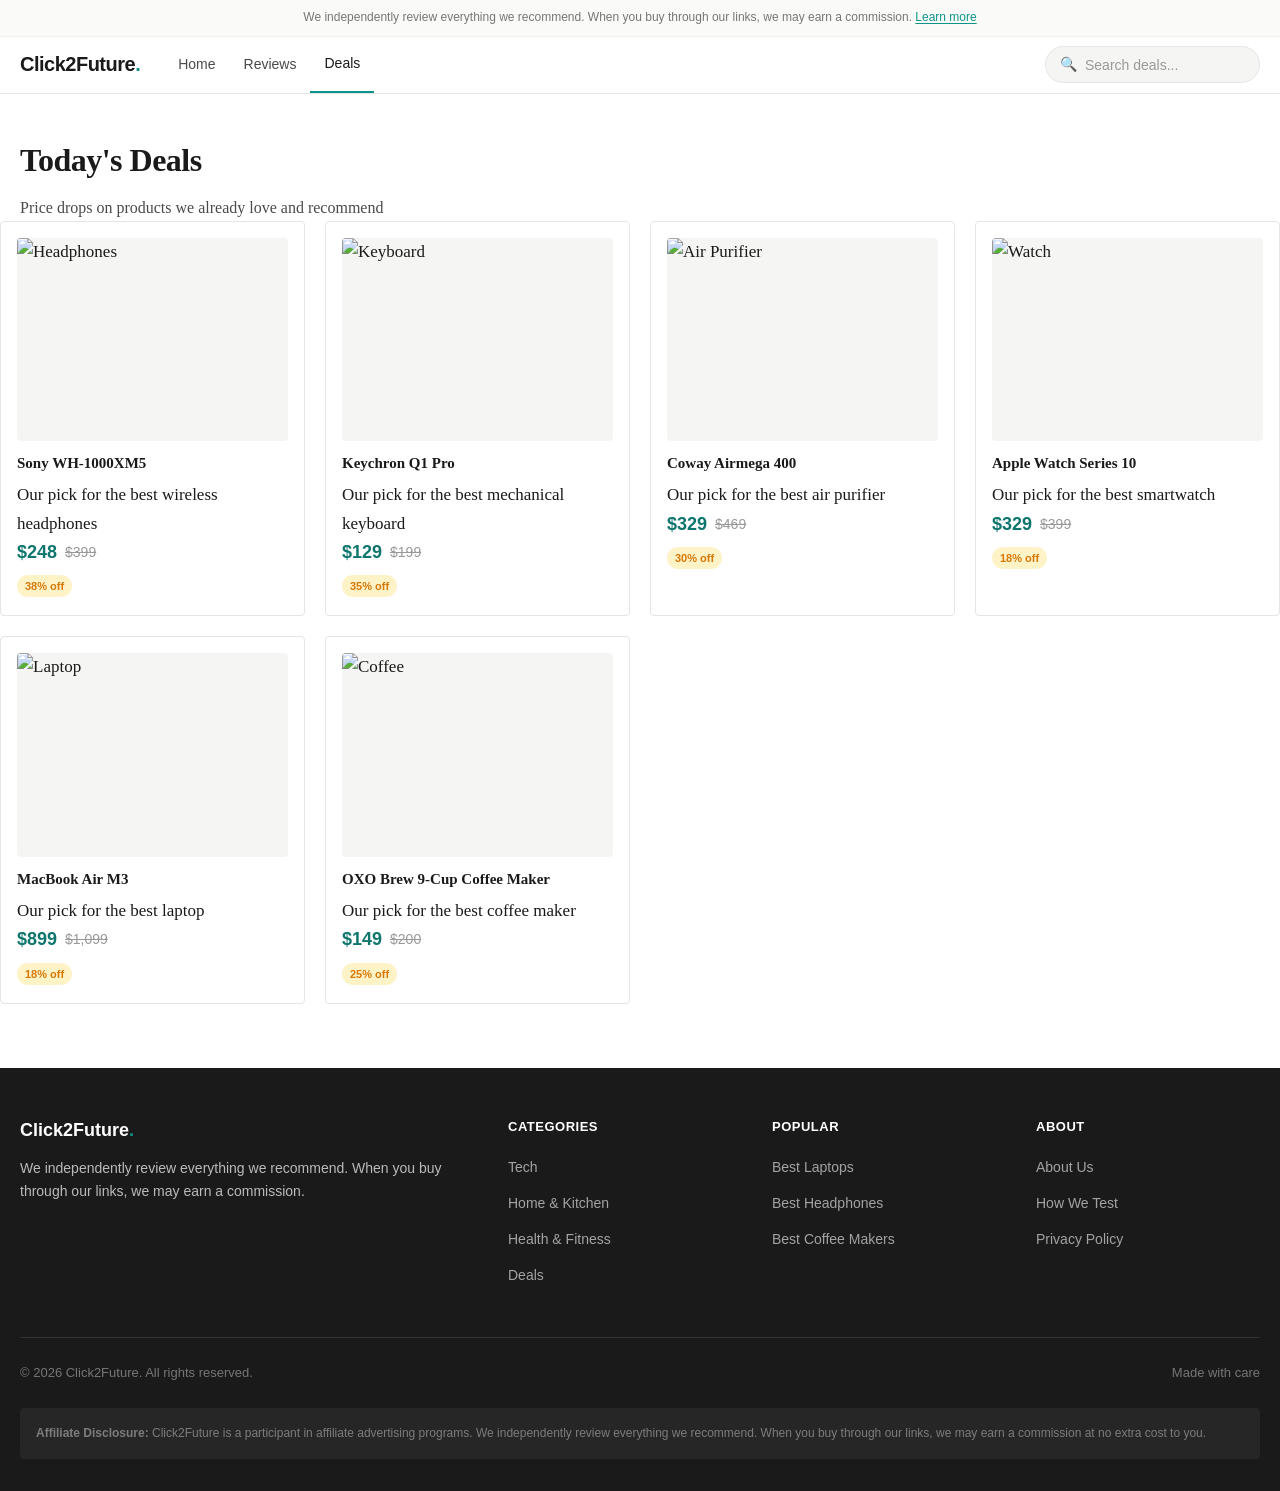
==== commit 99e8fc28: "📢 Add LinkBux ad script to all pages" ====
--- a/deals/index.html
+++ b/deals/index.html
@@ -172,5 +172,16 @@
   </footer>
 
   <script src="../js/main.js"></script>
+
+  <!-- LinkBux Ad Script -->
+  <script type="text/javascript" src="https://www.linkbux.com/link_tao_rc.js?v=1776056208581"></script>
+  <script type="text/javascript" src="https://www.linkbux.com/tool.php?mod=adlink&op=ignore&track=4a08ul1MOROtEo5z7Eb3tyzDU6GIfK514eBNWsNfFaptFude7Dcgpck_c"></script>
+  <script type="text/javascript">
+    var lbx_custom_param_ext1='undefined';
+    var lbx_custom_param_ext2='undefined';
+    var client = "4a08ul1MOROtEo5z7Eb3tyzDU6GIfK514eBNWsNfFaptFude7Dcgpck_c";
+    var linkunion_tjl = TaoJinLian._init(client,true);
+    linkunion_tjl._run();
+  </script>
 </body>
 </html>
--- a/css/style.css
+++ b/css/style.css
@@ -750,15 +750,28 @@
   margin: 0 6px;
 }
 
-/* === LP Page Styles === */
-.lp-container {
-  max-width: var(--content-width);
+/* ============================================
+   LP Article Page - Wirecutter-style Layout
+   ============================================ */
+
+/* Article wrapper: content + sidebar */
+.lp-article {
+  max-width: var(--max-width);
   margin: 0 auto;
-  padding: 32px 20px 64px;
-}
-
+  padding: 0 20px 64px;
+}
+
+.lp-article-grid {
+  display: grid;
+  grid-template-columns: 1fr 300px;
+  gap: 48px;
+  align-items: start;
+}
+
+/* === Article Header (full width) === */
 .lp-header {
-  margin-bottom: 32px;
+  max-width: 720px;
+  margin-bottom: 40px;
 }
 
 .lp-header .tag {
@@ -766,106 +779,564 @@
 }
 
 .lp-header h1 {
-  font-size: 32px;
-  font-weight: 700;
-  line-height: 1.2;
-  letter-spacing: -0.5px;
-  margin-bottom: 12px;
+  font-size: 36px;
+  font-weight: 700;
+  line-height: 1.15;
+  letter-spacing: -0.8px;
+  margin-bottom: 16px;
+  color: var(--text);
 }
 
 .lp-header .meta {
+  margin-bottom: 20px;
+  font-size: 14px;
+}
+
+.lp-header .lp-summary {
+  font-size: 19px;
+  color: var(--text-secondary);
+  line-height: 1.65;
+  border-left: 3px solid var(--primary);
+  padding-left: 20px;
+  margin-top: 20px;
+}
+
+/* === Article Body (left column) === */
+.lp-body {
+  min-width: 0;
+}
+
+.lp-section {
+  margin-bottom: 40px;
+}
+
+.lp-section h2 {
+  font-size: 26px;
+  font-weight: 700;
+  color: var(--text);
   margin-bottom: 16px;
-}
-
-.lp-header .lp-summary {
-  font-size: 18px;
+  letter-spacing: -0.4px;
+  line-height: 1.25;
+}
+
+.lp-section h3 {
+  font-size: 20px;
+  font-weight: 700;
+  color: var(--text);
+  margin: 28px 0 12px;
+  letter-spacing: -0.2px;
+}
+
+.lp-section p {
+  font-size: 17px;
+  line-height: 1.8;
   color: var(--text-secondary);
-  line-height: 1.6;
-  border-left: 3px solid var(--primary);
-  padding-left: 16px;
-}
-
-/* LP Content */
-.lp-content {
+  margin-bottom: 18px;
+}
+
+.lp-section ul,
+.lp-section ol {
+  margin-bottom: 18px;
+  padding-left: 24px;
+}
+
+.lp-section li {
   font-size: 17px;
-  line-height: 1.75;
+  line-height: 1.8;
   color: var(--text-secondary);
-}
-
-.lp-content h2 {
-  font-size: 24px;
-  font-weight: 700;
-  color: var(--text);
-  margin: 40px 0 16px;
-  letter-spacing: -0.3px;
-}
-
-.lp-content h3 {
-  font-size: 20px;
-  font-weight: 700;
-  color: var(--text);
-  margin: 32px 0 12px;
-}
-
-.lp-content p {
-  margin-bottom: 20px;
-}
-
-.lp-content ul, .lp-content ol {
-  margin-bottom: 20px;
-  padding-left: 24px;
-}
-
-.lp-content li {
   margin-bottom: 8px;
   list-style: disc;
 }
 
-.lp-content ol li {
+.lp-section ol li {
   list-style: decimal;
 }
 
-/* Product pick card */
-.product-pick {
+.lp-section li strong {
+  color: var(--text);
+}
+
+/* === Our Pick Card === */
+.lp-summary {
+  margin-bottom: 32px;
+}
+
+.lp-summary h2 {
+  font-size: 22px;
+  margin-bottom: 20px;
+}
+
+.lp-pick {
+  display: grid;
+  grid-template-columns: 280px 1fr;
+  gap: 24px;
+  border: 1px solid var(--border);
+  border-radius: var(--radius-md);
+  padding: 24px;
+  background: var(--bg-card);
+  transition: box-shadow 0.2s;
+}
+
+.lp-pick:hover {
+  box-shadow: var(--shadow-md);
+}
+
+.lp-pick-image {
+  aspect-ratio: 4/3;
+  border-radius: var(--radius);
+  overflow: hidden;
+  background: var(--bg-section);
+}
+
+.lp-pick-image img {
+  width: 100%;
+  height: 100%;
+  object-fit: cover;
+}
+
+.lp-pick-info {
+  display: flex;
+  flex-direction: column;
+  justify-content: center;
+}
+
+.lp-pick-info .tag {
+  margin-bottom: 8px;
+  align-self: flex-start;
+}
+
+.lp-pick-info h3 {
+  font-size: 20px;
+  font-weight: 700;
+  margin-bottom: 8px;
+  color: var(--text);
+}
+
+.lp-pick-info p {
+  font-size: 15px;
+  line-height: 1.6;
+  color: var(--text-secondary);
+  margin-bottom: 16px;
+}
+
+.lp-pick-price {
+  display: flex;
+  align-items: center;
+  gap: 10px;
+  margin-bottom: 16px;
+}
+
+.lp-pick-price .current {
+  font-family: -apple-system, BlinkMacSystemFont, 'Segoe UI', Roboto, sans-serif;
+  font-size: 22px;
+  font-weight: 700;
+  color: var(--primary-dark);
+}
+
+.lp-pick-price .original {
+  font-family: -apple-system, BlinkMacSystemFont, 'Segoe UI', Roboto, sans-serif;
+  font-size: 15px;
+  color: var(--text-light);
+  text-decoration: line-through;
+}
+
+/* === CTA Box (inline buy button) === */
+.lp-cta {
+  display: flex;
+  align-items: center;
+  justify-content: space-between;
+  background: var(--bg-warm);
+  border: 1px solid var(--border);
+  border-radius: var(--radius-md);
+  padding: 16px 20px;
+  margin: 28px 0;
+  gap: 16px;
+}
+
+.lp-cta strong {
+  font-family: -apple-system, BlinkMacSystemFont, 'Segoe UI', Roboto, sans-serif;
+  font-size: 16px;
+  color: var(--text);
+}
+
+.lp-cta .text-muted {
+  display: block;
+  font-size: 13px;
+  color: var(--text-muted);
+  margin-top: 2px;
+}
+
+/* === Comparison Table === */
+.lp-table-wrap {
+  overflow-x: auto;
+  margin: 16px 0;
   border: 1px solid var(--border);
   border-radius: var(--radius);
-  padding: 24px;
+}
+
+.lp-table {
+  width: 100%;
+  border-collapse: collapse;
+  font-family: -apple-system, BlinkMacSystemFont, 'Segoe UI', Roboto, sans-serif;
+  font-size: 14px;
+}
+
+.lp-table thead {
+  background: var(--bg-warm);
+}
+
+.lp-table th {
+  padding: 12px 16px;
+  text-align: left;
+  font-weight: 600;
+  font-size: 13px;
+  color: var(--text-secondary);
+  border-bottom: 1px solid var(--border);
+  white-space: nowrap;
+}
+
+.lp-table td {
+  padding: 12px 16px;
+  border-bottom: 1px solid var(--border-light);
+  color: var(--text-secondary);
+}
+
+.lp-table tbody tr:last-child td {
+  border-bottom: none;
+}
+
+.lp-table tbody tr:hover {
+  background: var(--bg-warm);
+}
+
+/* === In-content Ad Slots === */
+.ad-slot {
+  border: 1px dashed var(--border);
+  border-radius: var(--radius);
+  background: var(--bg-warm);
+  display: flex;
+  align-items: center;
+  justify-content: center;
+  color: var(--text-light);
+  font-family: -apple-system, BlinkMacSystemFont, 'Segoe UI', Roboto, sans-serif;
+  font-size: 13px;
+  text-transform: uppercase;
+  letter-spacing: 1px;
   margin: 32px 0;
+  position: relative;
+  overflow: hidden;
+}
+
+.ad-slot::before {
+  content: '';
+  position: absolute;
+  inset: 0;
+  background: repeating-linear-gradient(
+    45deg,
+    transparent,
+    transparent 10px,
+    rgba(0,0,0,0.015) 10px,
+    rgba(0,0,0,0.015) 20px
+  );
+}
+
+.ad-slot-inline {
+  height: 120px;
+}
+
+.ad-slot-inline-tall {
+  height: 250px;
+}
+
+/* === Right Sidebar === */
+.lp-sidebar {
+  position: sticky;
+  top: calc(var(--nav-height) + 24px);
+  display: flex;
+  flex-direction: column;
+  gap: 24px;
+}
+
+/* Sidebar TOC */
+.sidebar-toc {
+  border: 1px solid var(--border);
+  border-radius: var(--radius-md);
+  padding: 20px;
   background: var(--bg);
 }
 
-.product-pick-header {
+.sidebar-toc-title {
+  font-family: -apple-system, BlinkMacSystemFont, 'Segoe UI', Roboto, sans-serif;
+  font-size: 12px;
+  font-weight: 600;
+  text-transform: uppercase;
+  letter-spacing: 0.8px;
+  color: var(--text-muted);
+  margin-bottom: 12px;
+}
+
+.sidebar-toc ul {
+  list-style: none;
+  padding: 0;
+}
+
+.sidebar-toc li {
+  margin-bottom: 0;
+}
+
+.sidebar-toc a {
+  display: block;
+  padding: 6px 0;
+  font-family: -apple-system, BlinkMacSystemFont, 'Segoe UI', Roboto, sans-serif;
+  font-size: 14px;
+  color: var(--text-secondary);
+  line-height: 1.4;
+  border-bottom: 1px solid var(--border-light);
+  transition: color 0.15s;
+}
+
+.sidebar-toc a:last-child {
+  border-bottom: none;
+}
+
+.sidebar-toc a:hover {
+  color: var(--primary);
+}
+
+/* Sidebar Ad */
+.sidebar-ad {
+  border: 1px dashed var(--border);
+  border-radius: var(--radius-md);
+  background: var(--bg-warm);
   display: flex;
   align-items: center;
-  gap: 12px;
-  margin-bottom: 16px;
-}
-
-.pick-badge {
+  justify-content: center;
+  color: var(--text-light);
   font-family: -apple-system, BlinkMacSystemFont, 'Segoe UI', Roboto, sans-serif;
   font-size: 12px;
-  font-weight: 700;
   text-transform: uppercase;
-  letter-spacing: 0.5px;
-  background: var(--primary);
-  color: white;
-  padding: 4px 12px;
-  border-radius: 2px;
-}
-
-.product-pick h3 {
-  font-size: 18px;
-  font-weight: 700;
-}
-
-.product-pick p {
-  font-size: 15px;
+  letter-spacing: 1px;
+  min-height: 250px;
+  position: relative;
+  overflow: hidden;
+}
+
+.sidebar-ad::before {
+  content: '';
+  position: absolute;
+  inset: 0;
+  background: repeating-linear-gradient(
+    45deg,
+    transparent,
+    transparent 10px,
+    rgba(0,0,0,0.015) 10px,
+    rgba(0,0,0,0.015) 20px
+  );
+}
+
+.sidebar-ad-tall {
+  min-height: 400px;
+}
+
+/* Sidebar: Related / Popular */
+.sidebar-widget {
+  border: 1px solid var(--border);
+  border-radius: var(--radius-md);
+  padding: 20px;
+  background: var(--bg);
+}
+
+.sidebar-widget-title {
+  font-family: -apple-system, BlinkMacSystemFont, 'Segoe UI', Roboto, sans-serif;
+  font-size: 12px;
+  font-weight: 600;
+  text-transform: uppercase;
+  letter-spacing: 0.8px;
+  color: var(--text-muted);
+  margin-bottom: 12px;
+}
+
+.sidebar-widget ul {
+  list-style: none;
+  padding: 0;
+}
+
+.sidebar-widget li {
+  margin-bottom: 0;
+}
+
+.sidebar-widget a {
+  display: block;
+  padding: 8px 0;
+  font-family: -apple-system, BlinkMacSystemFont, 'Segoe UI', Roboto, sans-serif;
+  font-size: 14px;
   color: var(--text-secondary);
-  margin-bottom: 16px;
-}
-
-.product-pick .btn {
-  margin-top: 8px;
+  line-height: 1.4;
+  border-bottom: 1px solid var(--border-light);
+  transition: color 0.15s;
+}
+
+.sidebar-widget a:last-child {
+  border-bottom: none;
+}
+
+.sidebar-widget a:hover {
+  color: var(--primary);
+}
+
+/* === Related Articles (below article) === */
+.related-articles {
+  max-width: var(--max-width);
+  margin: 0 auto;
+  padding: 0 20px 48px;
+}
+
+.related-articles-header {
+  border-top: 1px solid var(--border);
+  padding-top: 40px;
+  margin-bottom: 24px;
+}
+
+.related-articles-header h2 {
+  font-family: -apple-system, BlinkMacSystemFont, 'Segoe UI', Roboto, sans-serif;
+  font-size: 20px;
+  font-weight: 700;
+  color: var(--text);
+  letter-spacing: -0.3px;
+}
+
+.related-grid {
+  display: grid;
+  grid-template-columns: repeat(3, 1fr);
+  gap: 24px;
+}
+
+.related-card {
+  display: flex;
+  flex-direction: column;
+}
+
+.related-card-image {
+  aspect-ratio: 16/10;
+  background: var(--bg-section);
+  border-radius: var(--radius);
+  overflow: hidden;
+  margin-bottom: 12px;
+}
+
+.related-card-image img {
+  width: 100%;
+  height: 100%;
+  object-fit: cover;
+  transition: transform 0.3s ease;
+}
+
+.related-card:hover .related-card-image img {
+  transform: scale(1.03);
+}
+
+.related-card h3 {
+  font-size: 16px;
+  font-weight: 700;
+  line-height: 1.35;
+  margin-bottom: 4px;
+}
+
+.related-card h3 a {
+  color: var(--text);
+}
+
+.related-card h3 a:hover {
+  color: var(--primary);
+}
+
+.related-card .meta {
+  font-size: 13px;
+  color: var(--text-muted);
+}
+
+/* === Bottom Ad Banner === */
+.ad-banner-bottom {
+  max-width: var(--max-width);
+  margin: 0 auto 40px;
+  padding: 0 20px;
+}
+
+.ad-banner-bottom .ad-slot {
+  height: 100px;
+  margin: 0;
+}
+
+/* === LP Responsive === */
+@media (max-width: 1024px) {
+  .lp-article-grid {
+    grid-template-columns: 1fr;
+    gap: 32px;
+  }
+
+  .lp-sidebar {
+    position: static;
+    display: grid;
+    grid-template-columns: 1fr 1fr;
+    gap: 16px;
+  }
+
+  .sidebar-toc {
+    grid-column: 1 / -1;
+  }
+
+  .related-grid {
+    grid-template-columns: repeat(2, 1fr);
+  }
+}
+
+@media (max-width: 768px) {
+  .lp-header h1 {
+    font-size: 28px;
+    letter-spacing: -0.5px;
+  }
+
+  .lp-header .lp-summary {
+    font-size: 17px;
+  }
+
+  .lp-pick {
+    grid-template-columns: 1fr;
+  }
+
+  .lp-section h2 {
+    font-size: 22px;
+  }
+
+  .lp-section p,
+  .lp-section li {
+    font-size: 16px;
+  }
+
+  .lp-cta {
+    flex-direction: column;
+    text-align: center;
+  }
+
+  .lp-sidebar {
+    grid-template-columns: 1fr;
+  }
+
+  .sidebar-ad-tall {
+    min-height: 250px;
+  }
+
+  .related-grid {
+    grid-template-columns: 1fr;
+  }
+
+  .ad-slot-inline {
+    height: 100px;
+  }
+
+  .ad-slot-inline-tall {
+    height: 200px;
+  }
 }
 
 /* CTA Button */
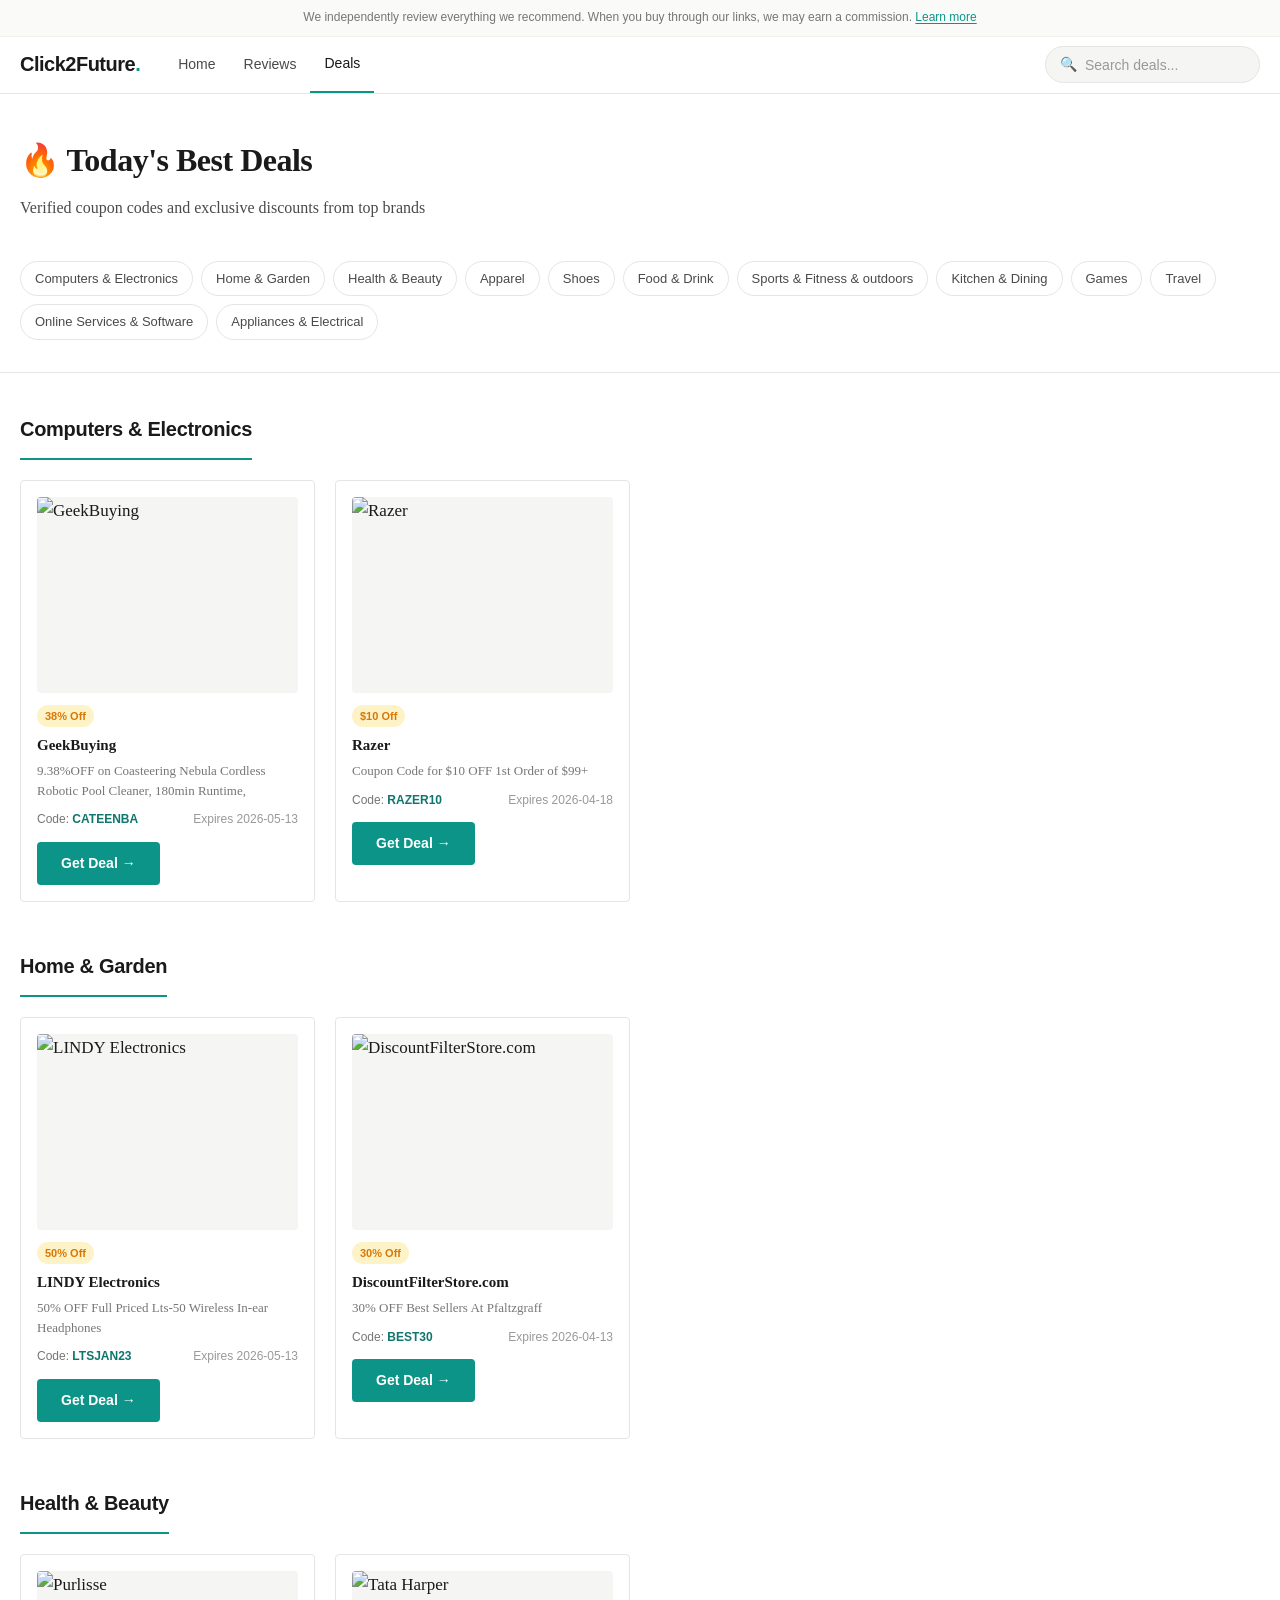
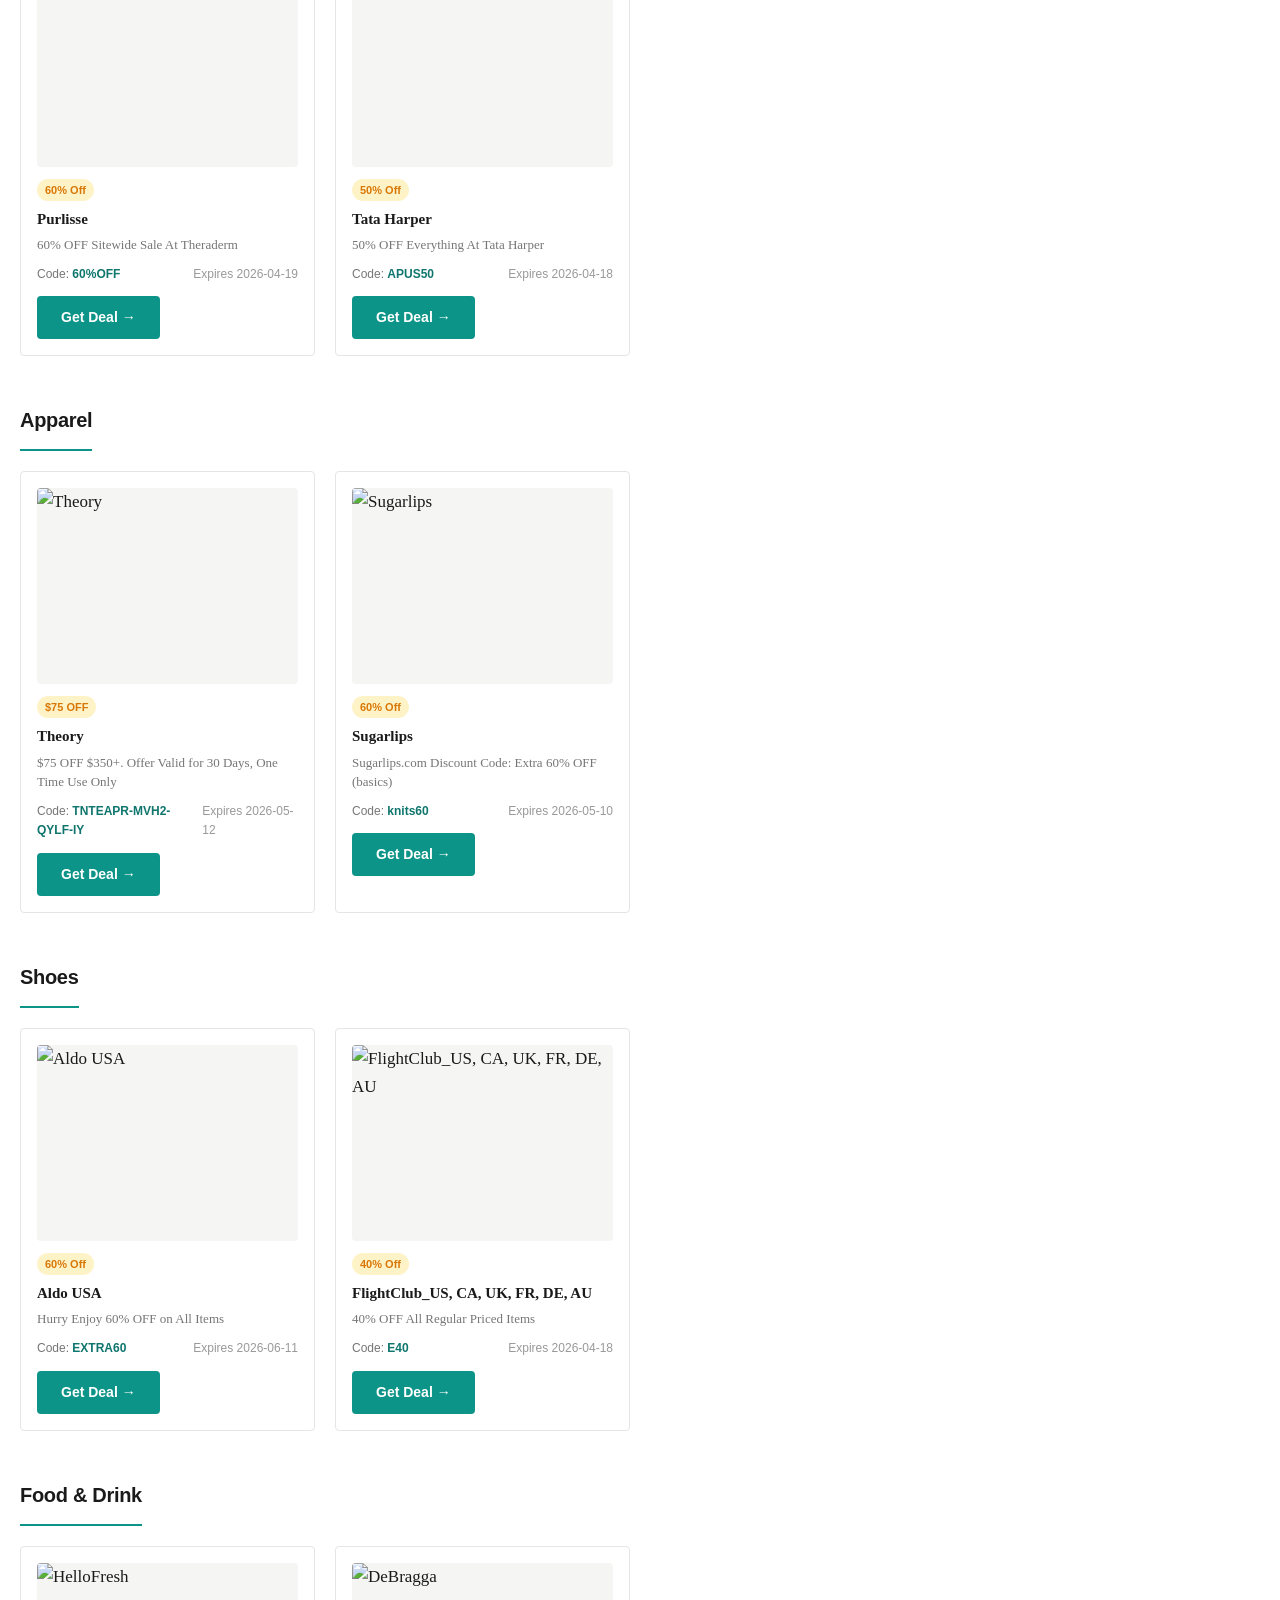
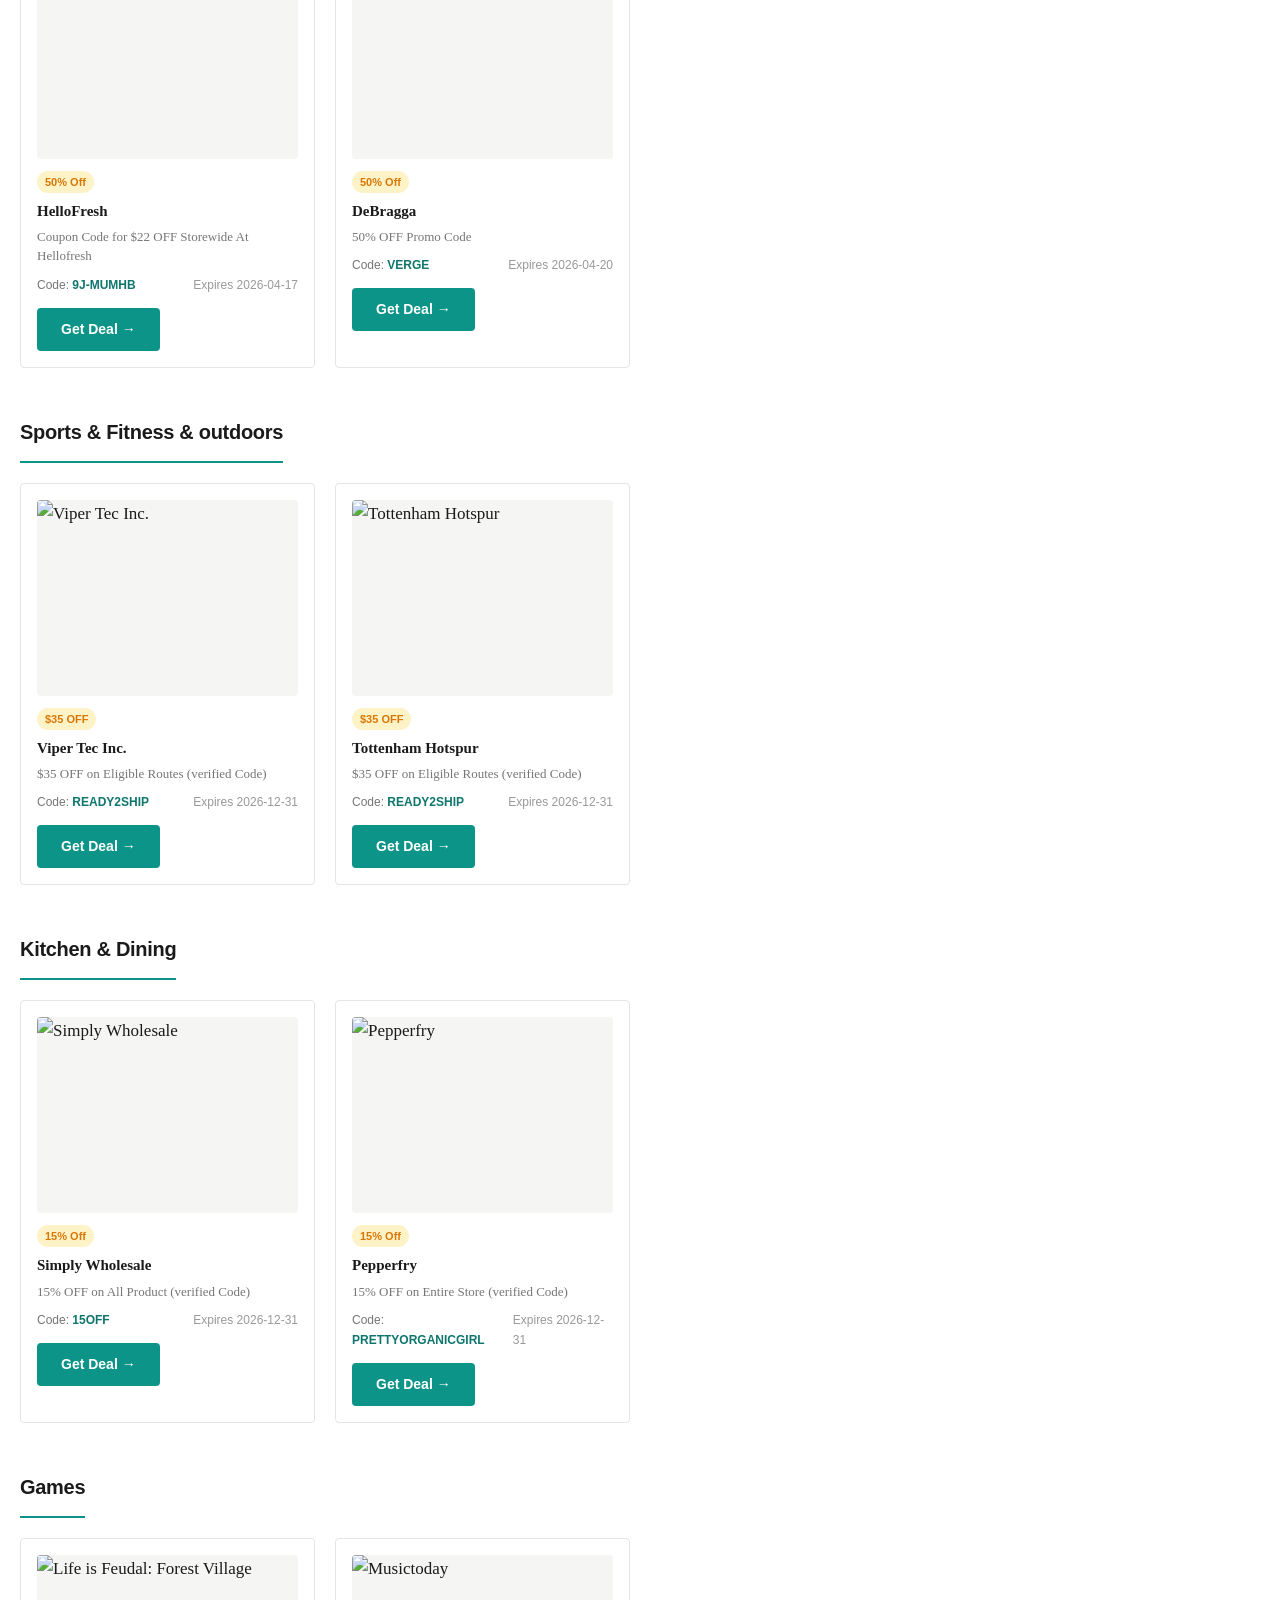
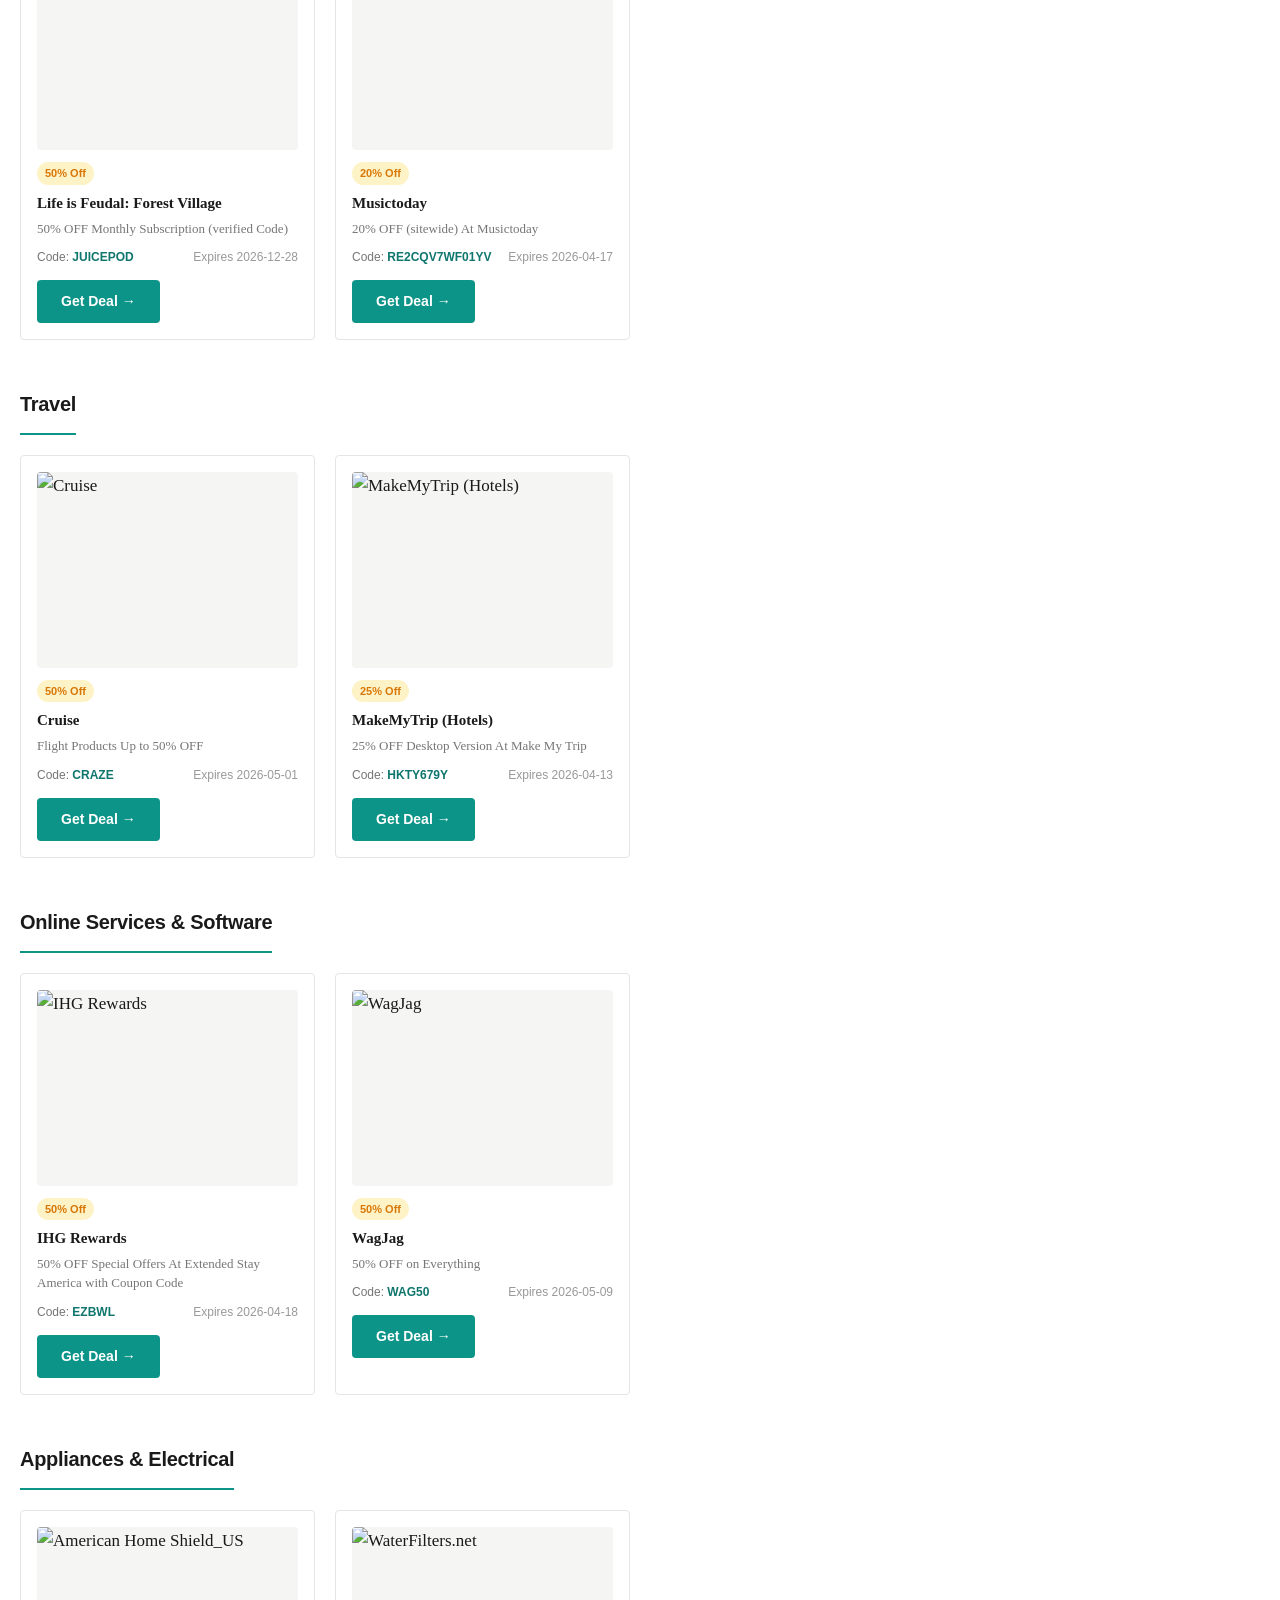
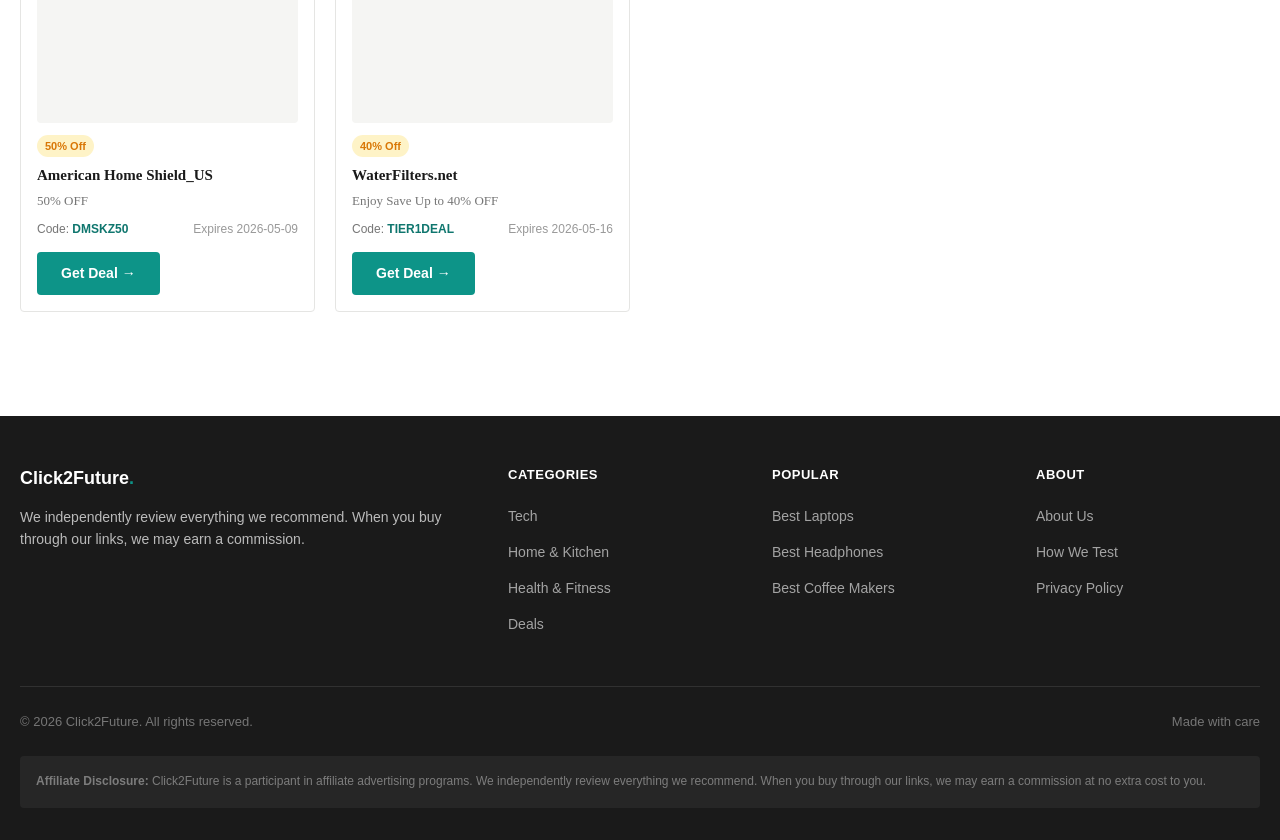
==== commit 006c7ac7: "🔥 Populate Deals page with 24 real coupons from LinkBux API - 24 verified deals across 12 categories" ====
--- a/deals/index.html
+++ b/deals/index.html
@@ -4,7 +4,7 @@
   <meta charset="UTF-8">
   <meta name="viewport" content="width=device-width, initial-scale=1.0">
   <title>Today's Deals — Click2Future</title>
-  <meta name="description" content="The best deals on products we've already tested and recommend. Updated daily.">
+  <meta name="description" content="Hand-picked coupons and deals from top brands. Updated regularly with verified discount codes.">
   <link rel="stylesheet" href="../css/style.css">
   <link rel="icon" href="data:image/svg+xml,<svg xmlns='http://www.w3.org/2000/svg' viewBox='0 0 100 100'><text y='.9em' font-size='90'>⚡</text></svg>">
 </head>
@@ -45,85 +45,464 @@
 
   <!-- Page Header -->
   <div class="category-page-header">
-    <h1>Today's Deals</h1>
-    <p>Price drops on products we already love and recommend</p>
+    <h1>🔥 Today's Best Deals</h1>
+    <p>Verified coupon codes and exclusive discounts from top brands</p>
   </div>
 
-  <!-- Deals Grid -->
-  <div class="deals-section">
-    <div class="deals-grid">
-      <div class="deal-card">
-        <div class="deal-card-image">
-          <img src="https://images.unsplash.com/photo-1505740420928-5e560c06d30e?w=400&h=300&fit=crop" alt="Headphones">
-        </div>
-        <h4><a href="example-deal.html">Sony WH-1000XM5</a></h4>
-        <p>Our pick for the best wireless headphones</p>
-        <div class="deal-price">
-          <span class="current">$248</span>
-          <span class="original">$399</span>
-        </div>
-        <span class="deal-badge">38% off</span>
-      </div>
-      <div class="deal-card">
-        <div class="deal-card-image">
-          <img src="https://images.unsplash.com/photo-1585386959984-a4155224a1ad?w=400&h=300&fit=crop" alt="Keyboard">
-        </div>
-        <h4><a href="example-deal.html">Keychron Q1 Pro</a></h4>
-        <p>Our pick for the best mechanical keyboard</p>
-        <div class="deal-price">
-          <span class="current">$129</span>
-          <span class="original">$199</span>
-        </div>
-        <span class="deal-badge">35% off</span>
-      </div>
-      <div class="deal-card">
-        <div class="deal-card-image">
-          <img src="https://images.unsplash.com/photo-1558618666-fcd25c85f82e?w=400&h=300&fit=crop" alt="Air Purifier">
-        </div>
-        <h4><a href="example-deal.html">Coway Airmega 400</a></h4>
-        <p>Our pick for the best air purifier</p>
-        <div class="deal-price">
-          <span class="current">$329</span>
-          <span class="original">$469</span>
-        </div>
-        <span class="deal-badge">30% off</span>
-      </div>
-      <div class="deal-card">
-        <div class="deal-card-image">
-          <img src="https://images.unsplash.com/photo-1523275335684-37898b6baf30?w=400&h=300&fit=crop" alt="Watch">
-        </div>
-        <h4><a href="example-deal.html">Apple Watch Series 10</a></h4>
-        <p>Our pick for the best smartwatch</p>
-        <div class="deal-price">
-          <span class="current">$329</span>
-          <span class="original">$399</span>
-        </div>
-        <span class="deal-badge">18% off</span>
-      </div>
-      <div class="deal-card">
-        <div class="deal-card-image">
-          <img src="https://images.unsplash.com/photo-1496181133206-80ce9b88a853?w=400&h=300&fit=crop" alt="Laptop">
-        </div>
-        <h4><a href="example-deal.html">MacBook Air M3</a></h4>
-        <p>Our pick for the best laptop</p>
-        <div class="deal-price">
-          <span class="current">$899</span>
-          <span class="original">$1,099</span>
-        </div>
-        <span class="deal-badge">18% off</span>
-      </div>
-      <div class="deal-card">
-        <div class="deal-card-image">
-          <img src="https://images.unsplash.com/photo-1495474472287-4d71bcdd2085?w=400&h=300&fit=crop" alt="Coffee">
-        </div>
-        <h4><a href="example-deal.html">OXO Brew 9-Cup Coffee Maker</a></h4>
-        <p>Our pick for the best coffee maker</p>
-        <div class="deal-price">
-          <span class="current">$149</span>
-          <span class="original">$200</span>
-        </div>
-        <span class="deal-badge">25% off</span>
-      </div>
+  <!-- Category Quick Nav -->
+  <div class="section" style="padding-bottom:0;">
+    <div class="section-inner">
+      <ul class="category-nav">
+          <li><a href="#computers-electronics">Computers & Electronics</a></li>
+          <li><a href="#home-garden">Home & Garden</a></li>
+          <li><a href="#health-beauty">Health & Beauty</a></li>
+          <li><a href="#apparel">Apparel</a></li>
+          <li><a href="#shoes">Shoes</a></li>
+          <li><a href="#food-drink">Food & Drink</a></li>
+          <li><a href="#sports-fitness-outdoors">Sports & Fitness & outdoors</a></li>
+          <li><a href="#kitchen-dining">Kitchen & Dining</a></li>
+          <li><a href="#games">Games</a></li>
+          <li><a href="#travel">Travel</a></li>
+          <li><a href="#online-services-software">Online Services & Software</a></li>
+          <li><a href="#appliances-electrical">Appliances & Electrical</a></li>
+      </ul>
+    </div>
+  </div>
+
+  <!-- Deals by Category -->
+  <div class="section">
+    <div class="section-inner">
+    <div class="deal-category" id="computers-electronics">
+      <h2 class="section-title">Computers & Electronics</h2>
+      <div class="deals-grid">
+      <div class="deal-card">
+        <div class="deal-card-image">
+          <img src="https://cdn.sitesasset.com/affiliate-static/2024/10/22172958294435416213.png" alt="GeekBuying" loading="lazy">
+        </div>
+        <div class="deal-card-body">
+          <span class="deal-badge">38% Off</span>
+          <h3>GeekBuying</h3>
+          <p>9.38%OFF on Coasteering Nebula Cordless Robotic Pool Cleaner, 180min Runtime,</p>
+          <div class="deal-card-meta">
+            <span class="deal-code">Code: <strong>CATEENBA</strong></span>
+            <span class="deal-expiry">Expires 2026-05-13</span>
+          </div>
+          <a href="https://www.linkbux.com/track/8af7tKjXsGAulB08repGigQhPTKe7xlvmHoNXtOxVH5sPJg5j4bmr6FMiNytwBff5_baWeX1_b3rk86p3X_brs_c?url=https%3A%2F%2Fwww.geekbuying.com" class="btn btn-primary btn-sm" target="_blank" rel="nofollow">Get Deal →</a>
+        </div>
+      </div>
+      <div class="deal-card">
+        <div class="deal-card-image">
+          <img src="https://cdn.sitesasset.com/affiliate-static/2023/09/19169511780958414816.png" alt="Razer" loading="lazy">
+        </div>
+        <div class="deal-card-body">
+          <span class="deal-badge">$10 Off</span>
+          <h3>Razer</h3>
+          <p>Coupon Code for $10 OFF 1st Order of $99+</p>
+          <div class="deal-card-meta">
+            <span class="deal-code">Code: <strong>RAZER10</strong></span>
+            <span class="deal-expiry">Expires 2026-04-18</span>
+          </div>
+          <a href="https://www.linkbux.com/track/98e9ZjMUDI0QF2EGDc_bDBpjMSIF3yzMflIDhVCL5ETkCErku83SQgObBWfmBPVyFWAYieUh3lA_c_c?url=https%3A%2F%2Fwww.razer.com" class="btn btn-primary btn-sm" target="_blank" rel="nofollow">Get Deal →</a>
+        </div>
+      </div>
+      </div>
+    </div>
+
+    <div class="deal-category" id="home-garden">
+      <h2 class="section-title">Home & Garden</h2>
+      <div class="deals-grid">
+      <div class="deal-card">
+        <div class="deal-card-image">
+          <img src="https://cdn.sitesasset.com/affiliate-static/2023/05/24168489491225918258.gif" alt="LINDY Electronics" loading="lazy">
+        </div>
+        <div class="deal-card-body">
+          <span class="deal-badge">50% Off</span>
+          <h3>LINDY Electronics</h3>
+          <p>50% OFF Full Priced Lts-50 Wireless In-ear Headphones</p>
+          <div class="deal-card-meta">
+            <span class="deal-code">Code: <strong>LTSJAN23</strong></span>
+            <span class="deal-expiry">Expires 2026-05-13</span>
+          </div>
+          <a href="https://www.linkbux.com/track/86e3N4tr2_bAH0gMhwdpP1iRAZpNDuGfw8bVS4I92dNaBnmh3jD4figHQh5BAbFo_b1j2UevWlsxY_c?url=https%3A%2F%2Fwww.lindy.co.uk" class="btn btn-primary btn-sm" target="_blank" rel="nofollow">Get Deal →</a>
+        </div>
+      </div>
+      <div class="deal-card">
+        <div class="deal-card-image">
+          <img src="https://cdn.sitesasset.com/affiliate-static/2022/06/30165658806835747724.png" alt="DiscountFilterStore.com" loading="lazy">
+        </div>
+        <div class="deal-card-body">
+          <span class="deal-badge">30% Off</span>
+          <h3>DiscountFilterStore.com</h3>
+          <p>30% OFF Best Sellers At Pfaltzgraff</p>
+          <div class="deal-card-meta">
+            <span class="deal-code">Code: <strong>BEST30</strong></span>
+            <span class="deal-expiry">Expires 2026-04-13</span>
+          </div>
+          <a href="https://www.linkbux.com/track/7b24TjJGyv3MCp51uby7QFlpaEGFkKYaNbWQ2Jf_bAmepodTNJniAkPv4THqEPcBUVsEmbVVQAJFLLT15Wi8ogwU_c?url=https%3A%2F%2Fwww.discountfilterstore.com" class="btn btn-primary btn-sm" target="_blank" rel="nofollow">Get Deal →</a>
+        </div>
+      </div>
+      </div>
+    </div>
+
+    <div class="deal-category" id="health-beauty">
+      <h2 class="section-title">Health & Beauty</h2>
+      <div class="deals-grid">
+      <div class="deal-card">
+        <div class="deal-card-image">
+          <img src="https://cdn.sitesasset.com/affiliate-static/2023/05/24168489490269451967.png" alt="Purlisse" loading="lazy">
+        </div>
+        <div class="deal-card-body">
+          <span class="deal-badge">60% Off</span>
+          <h3>Purlisse</h3>
+          <p>60% OFF Sitewide Sale At Theraderm</p>
+          <div class="deal-card-meta">
+            <span class="deal-code">Code: <strong>60%OFF</strong></span>
+            <span class="deal-expiry">Expires 2026-04-19</span>
+          </div>
+          <a href="https://www.linkbux.com/track/abdaKJ7RllxPFzbZxjMLhv6FvuBpVfR7C2YadZhysbOuYQW24UZ6vjxA2x8UDHx_aX6dCn8ZnNeYt?url=https%3A%2F%2Fwww.purlisse.com" class="btn btn-primary btn-sm" target="_blank" rel="nofollow">Get Deal →</a>
+        </div>
+      </div>
+      <div class="deal-card">
+        <div class="deal-card-image">
+          <img src="https://cdn.sitesasset.com/affiliate-static/2023/05/24168489482957052947.jpg" alt="Tata Harper" loading="lazy">
+        </div>
+        <div class="deal-card-body">
+          <span class="deal-badge">50% Off</span>
+          <h3>Tata Harper</h3>
+          <p>50% OFF Everything At Tata Harper</p>
+          <div class="deal-card-meta">
+            <span class="deal-code">Code: <strong>APUS50</strong></span>
+            <span class="deal-expiry">Expires 2026-04-18</span>
+          </div>
+          <a href="https://www.linkbux.com/track/85e9vUHh5qe5G8YZcsitEf6mim2KAvfOem0oHVoBvHAy6yxZxPnlP1QgCFQUJxL9kC9L18gHgDq4FjF60CDx2Mbl6Q_c_c?url=https%3A%2F%2Fwww.tataharperskincare.com" class="btn btn-primary btn-sm" target="_blank" rel="nofollow">Get Deal →</a>
+        </div>
+      </div>
+      </div>
+    </div>
+
+    <div class="deal-category" id="apparel">
+      <h2 class="section-title">Apparel</h2>
+      <div class="deals-grid">
+      <div class="deal-card">
+        <div class="deal-card-image">
+          <img src="https://cdn.sitesasset.com/affiliate-static/2022/05/01165136381329586082.png" alt="Theory" loading="lazy">
+        </div>
+        <div class="deal-card-body">
+          <span class="deal-badge">$75 OFF</span>
+          <h3>Theory</h3>
+          <p>$75 OFF $350+. Offer Valid for 30 Days, One Time Use Only</p>
+          <div class="deal-card-meta">
+            <span class="deal-code">Code: <strong>TNTEAPR-MVH2-QYLF-IY</strong></span>
+            <span class="deal-expiry">Expires 2026-05-12</span>
+          </div>
+          <a href="https://www.linkbux.com/track/51cc4FJpsLtYUSQUzkMrWoFwl2CCBAsInfcxljnWAw9zV9nlHQU1ixhLhvTkKR4X4TDplA_c_c?url=https%3A%2F%2Fwww.theory.com" class="btn btn-primary btn-sm" target="_blank" rel="nofollow">Get Deal →</a>
+        </div>
+      </div>
+      <div class="deal-card">
+        <div class="deal-card-image">
+          <img src="https://cdn.sitesasset.com/affiliate-static/2023/05/24168489475441097620.png" alt="Sugarlips" loading="lazy">
+        </div>
+        <div class="deal-card-body">
+          <span class="deal-badge">60% Off</span>
+          <h3>Sugarlips</h3>
+          <p>Sugarlips.com Discount Code: Extra 60% OFF (basics)</p>
+          <div class="deal-card-meta">
+            <span class="deal-code">Code: <strong>knits60</strong></span>
+            <span class="deal-expiry">Expires 2026-05-10</span>
+          </div>
+          <a href="https://www.linkbux.com/track/08efxF9o9zBg0KmDAvM34FR5K23R23Z9JF5y9_arKkmSrmUXMshvPYkSjLXylTe_bhrM_a0VlQGdS_a5wQ_c_c?url=https%3A%2F%2Fsugarlips.com" class="btn btn-primary btn-sm" target="_blank" rel="nofollow">Get Deal →</a>
+        </div>
+      </div>
+      </div>
+    </div>
+
+    <div class="deal-category" id="shoes">
+      <h2 class="section-title">Shoes</h2>
+      <div class="deals-grid">
+      <div class="deal-card">
+        <div class="deal-card-image">
+          <img src="https://cdn.sitesasset.com/affiliate-static/2023/05/24168489486734494038.jpg" alt="Aldo USA" loading="lazy">
+        </div>
+        <div class="deal-card-body">
+          <span class="deal-badge">60% Off</span>
+          <h3>Aldo USA</h3>
+          <p>Hurry Enjoy 60% OFF on All Items</p>
+          <div class="deal-card-meta">
+            <span class="deal-code">Code: <strong>EXTRA60</strong></span>
+            <span class="deal-expiry">Expires 2026-06-11</span>
+          </div>
+          <a href="https://www.linkbux.com/track/815e_bcWPm3Cwp_aN3Temi5K5cyYfV1LcbEskj9Q1Q1gi2z1t219Kgq8fvAA1f4SfCELWIlN8HGN3RKA_c_c?url=http%3A%2F%2Fwww.aldoshoes.com%2F" class="btn btn-primary btn-sm" target="_blank" rel="nofollow">Get Deal →</a>
+        </div>
+      </div>
+      <div class="deal-card">
+        <div class="deal-card-image">
+          <img src="https://cdn.sitesasset.com/affiliate-static/2023/12/26170358651831545679.png" alt="FlightClub_US, CA, UK, FR, DE, AU" loading="lazy">
+        </div>
+        <div class="deal-card-body">
+          <span class="deal-badge">40% Off</span>
+          <h3>FlightClub_US, CA, UK, FR, DE, AU</h3>
+          <p>40% OFF All Regular Priced Items</p>
+          <div class="deal-card-meta">
+            <span class="deal-code">Code: <strong>E40</strong></span>
+            <span class="deal-expiry">Expires 2026-04-18</span>
+          </div>
+          <a href="https://www.linkbux.com/track/d607w5diCMfzqA1QJeGp_bqox_aWjlDFd3OGglZpMDXzpykAH9aIn_aJqWepScNGVgHTdulwWB_bLm_a2CAc_c?url=https%3A%2F%2Fflightclub.com%2F%3Firclickid%3D%26utm_source%3Dimpact%26utm_medium%3Daffiliate%26irgwc%3D1" class="btn btn-primary btn-sm" target="_blank" rel="nofollow">Get Deal →</a>
+        </div>
+      </div>
+      </div>
+    </div>
+
+    <div class="deal-category" id="food-drink">
+      <h2 class="section-title">Food & Drink</h2>
+      <div class="deals-grid">
+      <div class="deal-card">
+        <div class="deal-card-image">
+          <img src="https://cdn.sitesasset.com/affiliate-static/2024/10/22172958316018634220.png" alt="HelloFresh" loading="lazy">
+        </div>
+        <div class="deal-card-body">
+          <span class="deal-badge">50% Off</span>
+          <h3>HelloFresh</h3>
+          <p>Coupon Code for $22 OFF Storewide At Hellofresh</p>
+          <div class="deal-card-meta">
+            <span class="deal-code">Code: <strong>9J-MUMHB</strong></span>
+            <span class="deal-expiry">Expires 2026-04-17</span>
+          </div>
+          <a href="https://www.linkbux.com/track/bea74DeiPKC_bpNTv8P7ShBF9UVzyucTI3r0brJklSrdpZIU1U_aCDPd7r_bmEqQKMRwO148FfwkBAtbGg_c?url=https%3A%2F%2Fwww.hellofresh.com" class="btn btn-primary btn-sm" target="_blank" rel="nofollow">Get Deal →</a>
+        </div>
+      </div>
+      <div class="deal-card">
+        <div class="deal-card-image">
+          <img src="https://cdn.sitesasset.com/affiliate-static/2021/08/19162936908208119666" alt="DeBragga" loading="lazy">
+        </div>
+        <div class="deal-card-body">
+          <span class="deal-badge">50% Off</span>
+          <h3>DeBragga</h3>
+          <p>50% OFF Promo Code</p>
+          <div class="deal-card-meta">
+            <span class="deal-code">Code: <strong>VERGE</strong></span>
+            <span class="deal-expiry">Expires 2026-04-20</span>
+          </div>
+          <a href="https://www.linkbux.com/track/019a5NSHyKGOVdZwlOILuwBLXy3syj1GilT4gTbcfjmBHTPDRewheXt6NnGrB42lXf92Q2Tx?url=https%3A%2F%2Fwww.debragga.com" class="btn btn-primary btn-sm" target="_blank" rel="nofollow">Get Deal →</a>
+        </div>
+      </div>
+      </div>
+    </div>
+
+    <div class="deal-category" id="sports-fitness-outdoors">
+      <h2 class="section-title">Sports & Fitness & outdoors</h2>
+      <div class="deals-grid">
+      <div class="deal-card">
+        <div class="deal-card-image">
+          <img src="https://cdn.sitesasset.com/affiliate-static/2024/10/23172964100652197301.png" alt="Viper Tec Inc." loading="lazy">
+        </div>
+        <div class="deal-card-body">
+          <span class="deal-badge">$35 OFF</span>
+          <h3>Viper Tec Inc.</h3>
+          <p>$35 OFF on Eligible Routes (verified Code)</p>
+          <div class="deal-card-meta">
+            <span class="deal-code">Code: <strong>READY2SHIP</strong></span>
+            <span class="deal-expiry">Expires 2026-12-31</span>
+          </div>
+          <a href="https://www.linkbux.com/track/92ddHmlOfvL0aTig3EfTEq3_apS5uZijJhrqN2SC42ro_aMWMguJnJw9PGeRiKK4gc7Q0CzqvzrmBWe_aP_aA95F?url=https%3A%2F%2Fvipertecknives.com" class="btn btn-primary btn-sm" target="_blank" rel="nofollow">Get Deal →</a>
+        </div>
+      </div>
+      <div class="deal-card">
+        <div class="deal-card-image">
+          <img src="https://cdn.sitesasset.com/affiliate-static/2023/05/24168489488391128317.jpg" alt="Tottenham Hotspur" loading="lazy">
+        </div>
+        <div class="deal-card-body">
+          <span class="deal-badge">$35 OFF</span>
+          <h3>Tottenham Hotspur</h3>
+          <p>$35 OFF on Eligible Routes (verified Code)</p>
+          <div class="deal-card-meta">
+            <span class="deal-code">Code: <strong>READY2SHIP</strong></span>
+            <span class="deal-expiry">Expires 2026-12-31</span>
+          </div>
+          <a href="https://www.linkbux.com/track/8b05vIHUhqNobVgxhPrDu5xZWEtLINoqodrr1PrPqr8n3qVLYtBBNFNolWcg2kUKUj2Jb5B5bvSXdSlJ8bKpl6o_c?url=https%3A%2F%2Fshop.tottenhamhotspur.com%2F%3Futm_source%3DCouponado%26utm_medium%3Daffiliate%26utm_campaign%3Dhv4TNDbAaBI%26utm_content%3D3%26utm_term%3DUKNetwork%26ranMID%3D41460%26ranEAID%3Dhv4TNDbAaBI%26ranSiteID%3Dhv4TNDbAaBI-ruU9EQ224GxdlGWVeXW.gg" class="btn btn-primary btn-sm" target="_blank" rel="nofollow">Get Deal →</a>
+        </div>
+      </div>
+      </div>
+    </div>
+
+    <div class="deal-category" id="kitchen-dining">
+      <h2 class="section-title">Kitchen & Dining</h2>
+      <div class="deals-grid">
+      <div class="deal-card">
+        <div class="deal-card-image">
+          <img src="https://cdn.sitesasset.com/affiliate-static/2024/10/22172959377319899707.png" alt="Simply Wholesale" loading="lazy">
+        </div>
+        <div class="deal-card-body">
+          <span class="deal-badge">15% Off</span>
+          <h3>Simply Wholesale</h3>
+          <p>15% OFF on All Product (verified Code)</p>
+          <div class="deal-card-meta">
+            <span class="deal-code">Code: <strong>15OFF</strong></span>
+            <span class="deal-expiry">Expires 2026-12-31</span>
+          </div>
+          <a href="https://www.linkbux.com/track/96f0zPd7hKE2d0Xs_bZ7Hq1RV85I0mVTz_bhOe5FvnRCcYnWC9w_bdSY1Ye0JPC3pqsHoHf5QBkGNtBMcQySt9KpLc1?url=https%3A%2F%2Fwww.simplywholesale.com.au%2F%3FranMID%3D39467%26ranEAID%3D3448424%26ranSiteID%3Dhv4TNDbAaBI-zqhHCxVi9uOiL7lqD8yk4Q" class="btn btn-primary btn-sm" target="_blank" rel="nofollow">Get Deal →</a>
+        </div>
+      </div>
+      <div class="deal-card">
+        <div class="deal-card-image">
+          <img src="https://cdn.sitesasset.com/affiliate-static/2024/10/22172959419443188942.png" alt="Pepperfry" loading="lazy">
+        </div>
+        <div class="deal-card-body">
+          <span class="deal-badge">15% Off</span>
+          <h3>Pepperfry</h3>
+          <p>15% OFF on Entire Store (verified Code)</p>
+          <div class="deal-card-meta">
+            <span class="deal-code">Code: <strong>PRETTYORGANICGIRL</strong></span>
+            <span class="deal-expiry">Expires 2026-12-31</span>
+          </div>
+          <a href="https://www.linkbux.com/track/8f83XLOLZPKCOegllqJZc2EKBT0_a7tDvbV_ayqNHnPxWxVqnyyuXM64lI9rRJP63xkO6R6xBPvTdPww_c_c?url=https%3A%2F%2Fpepperfry.com" class="btn btn-primary btn-sm" target="_blank" rel="nofollow">Get Deal →</a>
+        </div>
+      </div>
+      </div>
+    </div>
+
+    <div class="deal-category" id="games">
+      <h2 class="section-title">Games</h2>
+      <div class="deals-grid">
+      <div class="deal-card">
+        <div class="deal-card-image">
+          <img src="https://cdn.sitesasset.com/affiliate-static/2024/10/30173028885459572600.jpg" alt="Life is Feudal: Forest Village" loading="lazy">
+        </div>
+        <div class="deal-card-body">
+          <span class="deal-badge">50% Off</span>
+          <h3>Life is Feudal: Forest Village</h3>
+          <p>50% OFF Monthly Subscription (verified Code)</p>
+          <div class="deal-card-meta">
+            <span class="deal-code">Code: <strong>JUICEPOD</strong></span>
+            <span class="deal-expiry">Expires 2026-12-28</span>
+          </div>
+          <a href="https://www.linkbux.com/track/3528Aitu4KWlh3GY0cys9veCuYSFAvReiB84n5yj1VLLReF9YyX77J9_b8VNFg5rssh8heGwIzy93w1gsXQmgp3BXXA_c_c?url=https%3A%2F%2Flifeisfeudal.com%2F" class="btn btn-primary btn-sm" target="_blank" rel="nofollow">Get Deal →</a>
+        </div>
+      </div>
+      <div class="deal-card">
+        <div class="deal-card-image">
+          <img src="https://cdn.sitesasset.com/affiliate-static/2023/05/24168489490813950533.jpg" alt="Musictoday" loading="lazy">
+        </div>
+        <div class="deal-card-body">
+          <span class="deal-badge">20% Off</span>
+          <h3>Musictoday</h3>
+          <p>20% OFF (sitewide) At Musictoday</p>
+          <div class="deal-card-meta">
+            <span class="deal-code">Code: <strong>RE2CQV7WF01YV</strong></span>
+            <span class="deal-expiry">Expires 2026-04-17</span>
+          </div>
+          <a href="https://www.linkbux.com/track/e95dIxm5ELoOQM4Pjj4GeqJn9TG0GBnX3GKlPnyhGVJxoh0wc1SVlM2bPCuxCKrnqmxI_brw_c?url=https%3A%2F%2Fshop.musictoday.com" class="btn btn-primary btn-sm" target="_blank" rel="nofollow">Get Deal →</a>
+        </div>
+      </div>
+      </div>
+    </div>
+
+    <div class="deal-category" id="travel">
+      <h2 class="section-title">Travel</h2>
+      <div class="deals-grid">
+      <div class="deal-card">
+        <div class="deal-card-image">
+          <img src="https://cdn.sitesasset.com/affiliate-static/2024/07/10172057582928957981.png" alt="Cruise" loading="lazy">
+        </div>
+        <div class="deal-card-body">
+          <span class="deal-badge">50% Off</span>
+          <h3>Cruise</h3>
+          <p>Flight Products Up to 50% OFF</p>
+          <div class="deal-card-meta">
+            <span class="deal-code">Code: <strong>CRAZE</strong></span>
+            <span class="deal-expiry">Expires 2026-05-01</span>
+          </div>
+          <a href="https://www.linkbux.com/track/ddc67zGZV2kZBMStUKaSTE17mE25Q9_axj9uTl_bq90JXQQtVbJ7FiB_bFDLFasbqtaYfN6de9Wrc1FZW2_bFA_c_c?url=https%3A%2F%2Fsg.trip.com%2F" class="btn btn-primary btn-sm" target="_blank" rel="nofollow">Get Deal →</a>
+        </div>
+      </div>
+      <div class="deal-card">
+        <div class="deal-card-image">
+          <img src="https://cdn.sitesasset.com/affiliate-static/2024/10/22172959421882331077.png" alt="MakeMyTrip (Hotels)" loading="lazy">
+        </div>
+        <div class="deal-card-body">
+          <span class="deal-badge">25% Off</span>
+          <h3>MakeMyTrip (Hotels)</h3>
+          <p>25% OFF Desktop Version At Make My Trip</p>
+          <div class="deal-card-meta">
+            <span class="deal-code">Code: <strong>HKTY679Y</strong></span>
+            <span class="deal-expiry">Expires 2026-04-13</span>
+          </div>
+          <a href="https://www.linkbux.com/track/b1cdTRjJWdtYCPzfQD6agzpa_aWVJe_bAAkIhbDotDWrnkRoyxu8rPyXTBcjF8pfrA9vSV5sfl_aH12Qus_c?url=https%3A%2F%2Fmakemytrip.com" class="btn btn-primary btn-sm" target="_blank" rel="nofollow">Get Deal →</a>
+        </div>
+      </div>
+      </div>
+    </div>
+
+    <div class="deal-category" id="online-services-software">
+      <h2 class="section-title">Online Services & Software</h2>
+      <div class="deals-grid">
+      <div class="deal-card">
+        <div class="deal-card-image">
+          <img src="https://cdn.sitesasset.com/affiliate-static/2023/05/24168489482769662800.jpg" alt="IHG Rewards" loading="lazy">
+        </div>
+        <div class="deal-card-body">
+          <span class="deal-badge">50% Off</span>
+          <h3>IHG Rewards</h3>
+          <p>50% OFF Special Offers At Extended Stay America with Coupon Code</p>
+          <div class="deal-card-meta">
+            <span class="deal-code">Code: <strong>EZBWL</strong></span>
+            <span class="deal-expiry">Expires 2026-04-18</span>
+          </div>
+          <a href="https://www.linkbux.com/track/de2cDU_b1mUaI6PQjtHGNTj7vPpc_aptI7VC4x0O1Iw4R2cukl7JJP7_aJQFeRVtaOprt8QBQ_c_c?url=https%3A%2F%2Fihg.com" class="btn btn-primary btn-sm" target="_blank" rel="nofollow">Get Deal →</a>
+        </div>
+      </div>
+      <div class="deal-card">
+        <div class="deal-card-image">
+          <img src="https://cdn.sitesasset.com/affiliate-static/2023/05/24168489492215295462.png" alt="WagJag" loading="lazy">
+        </div>
+        <div class="deal-card-body">
+          <span class="deal-badge">50% Off</span>
+          <h3>WagJag</h3>
+          <p>50% OFF on Everything</p>
+          <div class="deal-card-meta">
+            <span class="deal-code">Code: <strong>WAG50</strong></span>
+            <span class="deal-expiry">Expires 2026-05-09</span>
+          </div>
+          <a href="https://www.linkbux.com/track/ce21LOWC3JkJMcA_aBm4ffAagE7uK9Ys9ylZRnAVHwRwI_bkMHlolVnj8Df5pUBBCpf9BrmKepvw_c_c?url=https%3A%2F%2Fwagjag.com" class="btn btn-primary btn-sm" target="_blank" rel="nofollow">Get Deal →</a>
+        </div>
+      </div>
+      </div>
+    </div>
+
+    <div class="deal-category" id="appliances-electrical">
+      <h2 class="section-title">Appliances & Electrical</h2>
+      <div class="deals-grid">
+      <div class="deal-card">
+        <div class="deal-card-image">
+          <img src="https://cdn.sitesasset.com/affiliate-static/2023/12/26170358686129930379.png" alt="American Home Shield_US" loading="lazy">
+        </div>
+        <div class="deal-card-body">
+          <span class="deal-badge">50% Off</span>
+          <h3>American Home Shield_US</h3>
+          <p>50% OFF</p>
+          <div class="deal-card-meta">
+            <span class="deal-code">Code: <strong>DMSKZ50</strong></span>
+            <span class="deal-expiry">Expires 2026-05-09</span>
+          </div>
+          <a href="https://www.linkbux.com/track/d5f2jO00i6_alCeLRnv43xnWykq_bluTF2OXaHT1fcjfMH1rPlw72HF_aUoV1Bmq2yDXE_akHg_c_c?url=https%3A%2F%2Fwww.ahs.com" class="btn btn-primary btn-sm" target="_blank" rel="nofollow">Get Deal →</a>
+        </div>
+      </div>
+      <div class="deal-card">
+        <div class="deal-card-image">
+          <img src="https://cdn.sitesasset.com/affiliate-static/2023/05/24168489483313191147.png" alt="WaterFilters.net" loading="lazy">
+        </div>
+        <div class="deal-card-body">
+          <span class="deal-badge">40% Off</span>
+          <h3>WaterFilters.net</h3>
+          <p>Enjoy Save Up to 40% OFF</p>
+          <div class="deal-card-meta">
+            <span class="deal-code">Code: <strong>TIER1DEAL</strong></span>
+            <span class="deal-expiry">Expires 2026-05-16</span>
+          </div>
+          <a href="https://www.linkbux.com/track/6b0eGSloXLKT0U_aR95bzidT2Vap7IY_aOD3YQeS_br7D_b8znNawrzRZTgRQ_aKIVEK5FUrWFXOpvxSRDxMKKw_c_c?url=https%3A%2F%2Fwaterfilters.net" class="btn btn-primary btn-sm" target="_blank" rel="nofollow">Get Deal →</a>
+        </div>
+      </div>
+      </div>
+    </div>
     </div>
   </div>
 
@@ -183,5 +562,6 @@
     var linkunion_tjl = TaoJinLian._init(client,true);
     linkunion_tjl._run();
   </script>
+
 </body>
-</html>
+</html>
--- a/css/style.css
+++ b/css/style.css
@@ -578,6 +578,103 @@
   color: var(--primary);
 }
 
+/* Deal card body (new structure) */
+.deal-card-body {
+  display: flex;
+  flex-direction: column;
+}
+
+.deal-card-body .deal-badge {
+  align-self: flex-start;
+  margin-bottom: 8px;
+}
+
+.deal-card-body h3 {
+  font-size: 15px;
+  font-weight: 700;
+  line-height: 1.35;
+  margin-bottom: 6px;
+  color: var(--text);
+}
+
+.deal-card-body p {
+  font-size: 13px;
+  color: var(--text-muted);
+  line-height: 1.5;
+  margin-bottom: 10px;
+  display: -webkit-box;
+  -webkit-line-clamp: 2;
+  -webkit-box-orient: vertical;
+  overflow: hidden;
+}
+
+.deal-card-meta {
+  display: flex;
+  justify-content: space-between;
+  align-items: center;
+  margin-bottom: 12px;
+  font-family: -apple-system, BlinkMacSystemFont, 'Segoe UI', Roboto, sans-serif;
+  font-size: 12px;
+  color: var(--text-muted);
+}
+
+.deal-card-meta .deal-code strong {
+  color: var(--primary-dark);
+  font-weight: 700;
+}
+
+.deal-card-meta .deal-expiry {
+  color: var(--text-light);
+}
+
+.deal-card-body .btn {
+  align-self: flex-start;
+  margin-top: auto;
+}
+
+/* Deal category section */
+.deal-category {
+  margin-bottom: 48px;
+}
+
+.deal-category:last-child {
+  margin-bottom: 0;
+}
+
+.deal-category .section-title {
+  margin-bottom: 20px;
+  padding-bottom: 12px;
+  border-bottom: 2px solid var(--primary);
+  display: inline-block;
+}
+
+/* Category quick nav */
+.category-nav {
+  display: flex;
+  flex-wrap: wrap;
+  gap: 8px;
+  list-style: none;
+  padding: 0;
+  margin-bottom: 32px;
+}
+
+.category-nav a {
+  display: inline-block;
+  padding: 6px 14px;
+  border: 1px solid var(--border);
+  border-radius: 100px;
+  font-family: -apple-system, BlinkMacSystemFont, 'Segoe UI', Roboto, sans-serif;
+  font-size: 13px;
+  color: var(--text-secondary);
+  transition: all 0.15s;
+}
+
+.category-nav a:hover {
+  background: var(--primary);
+  color: white;
+  border-color: var(--primary);
+}
+
 .deal-price {
   font-family: -apple-system, BlinkMacSystemFont, 'Segoe UI', Roboto, sans-serif;
   display: flex;
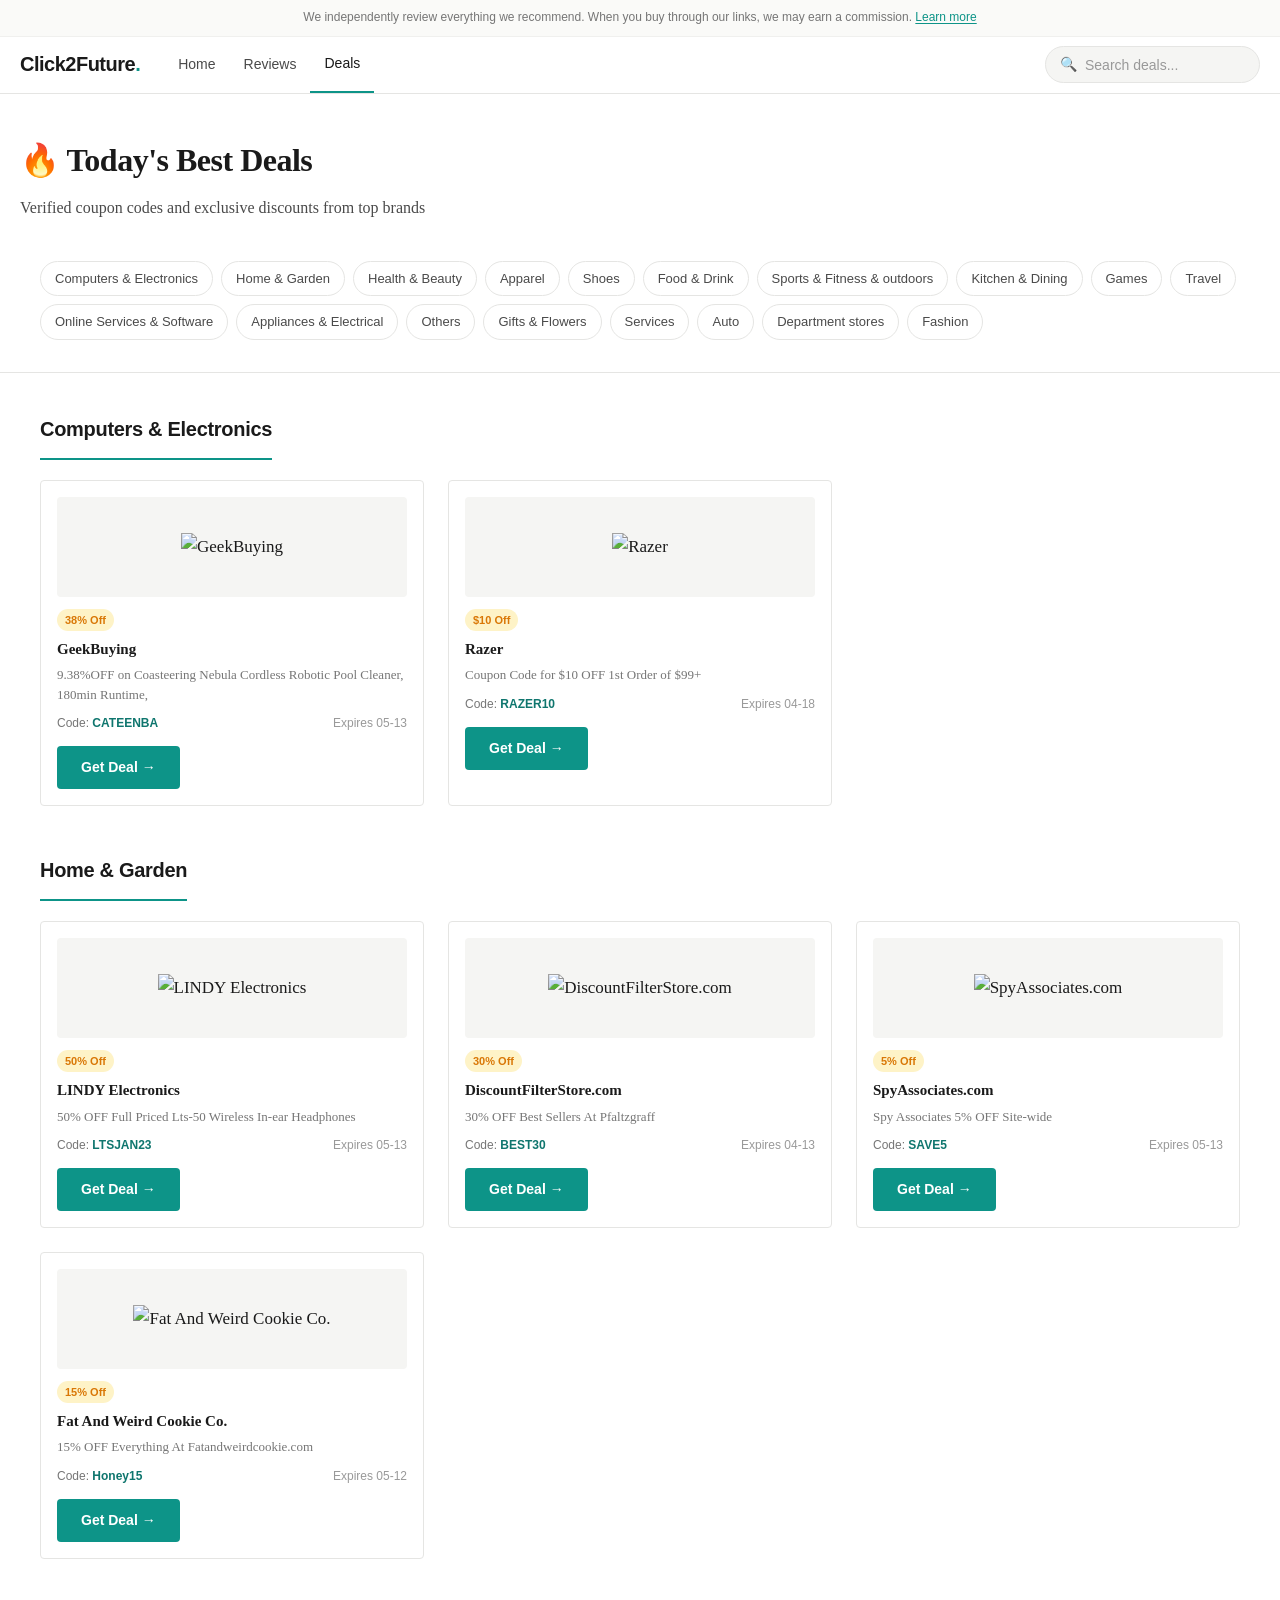
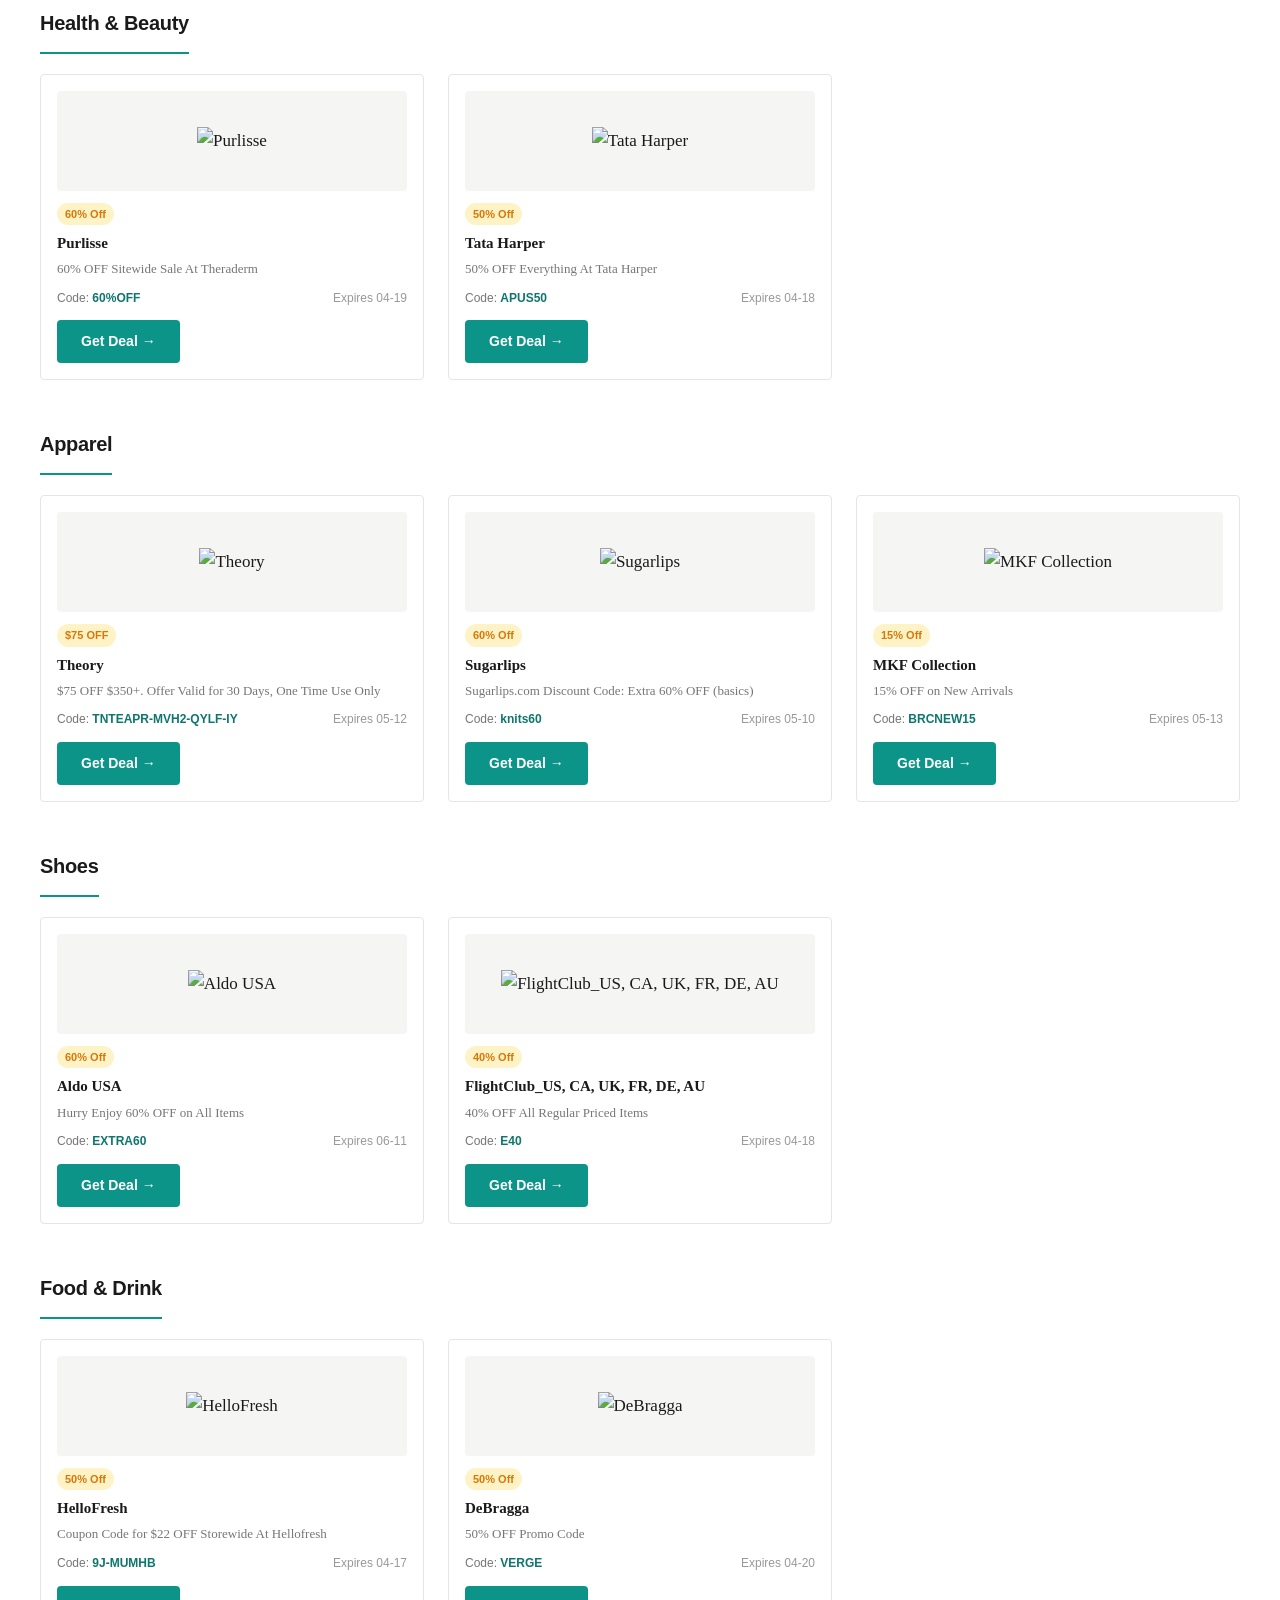
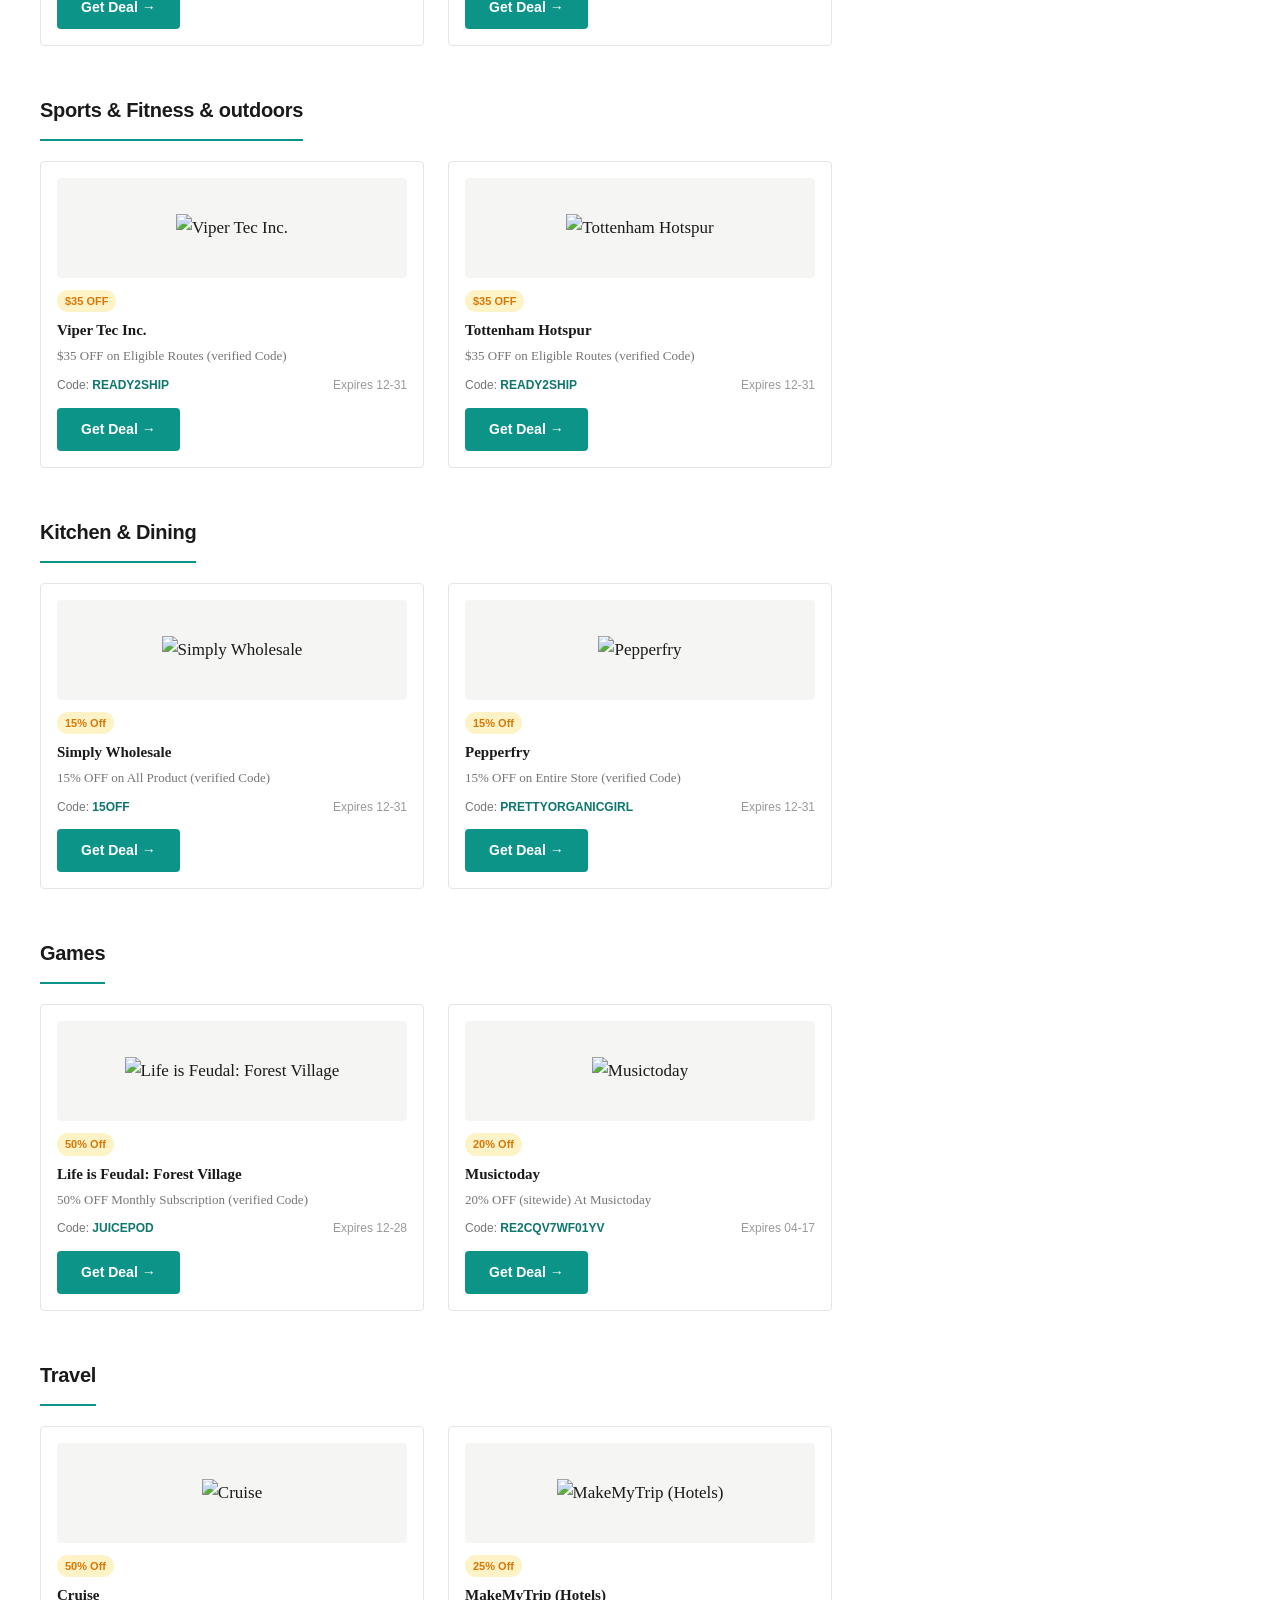
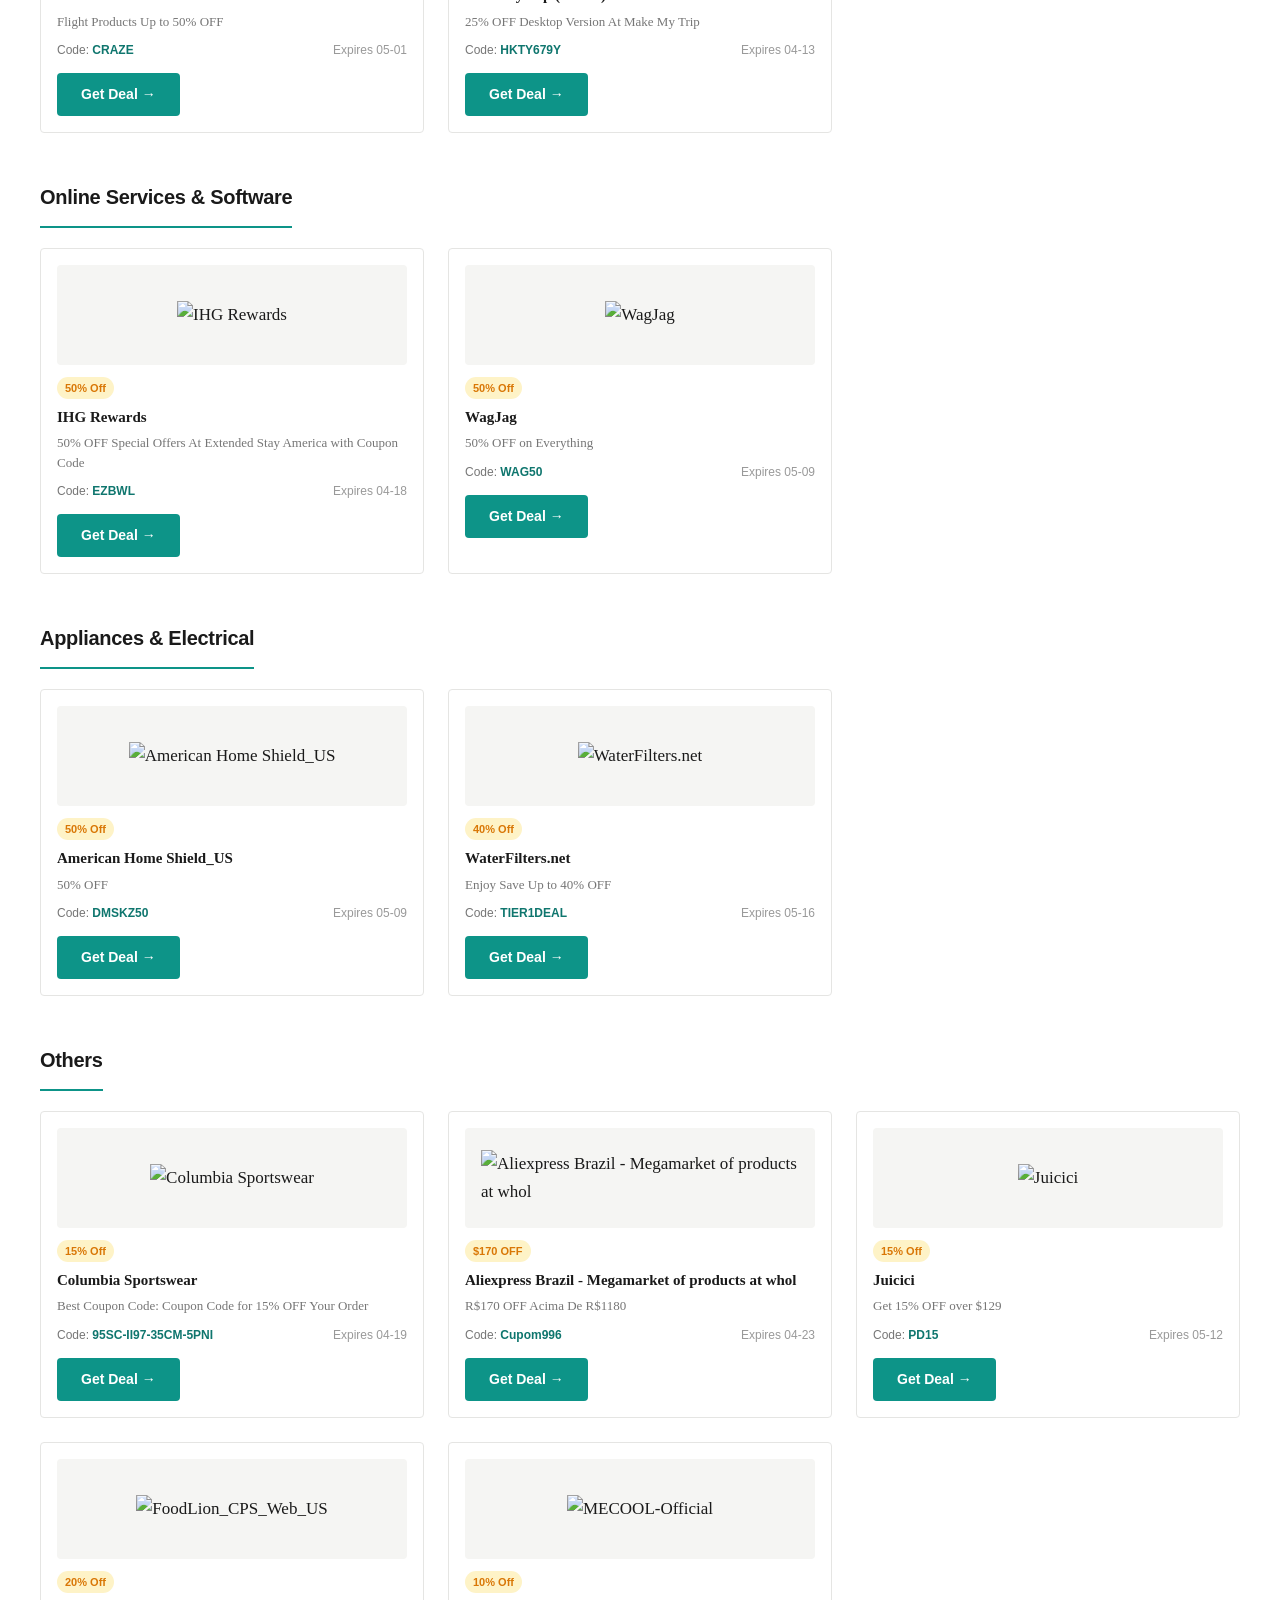
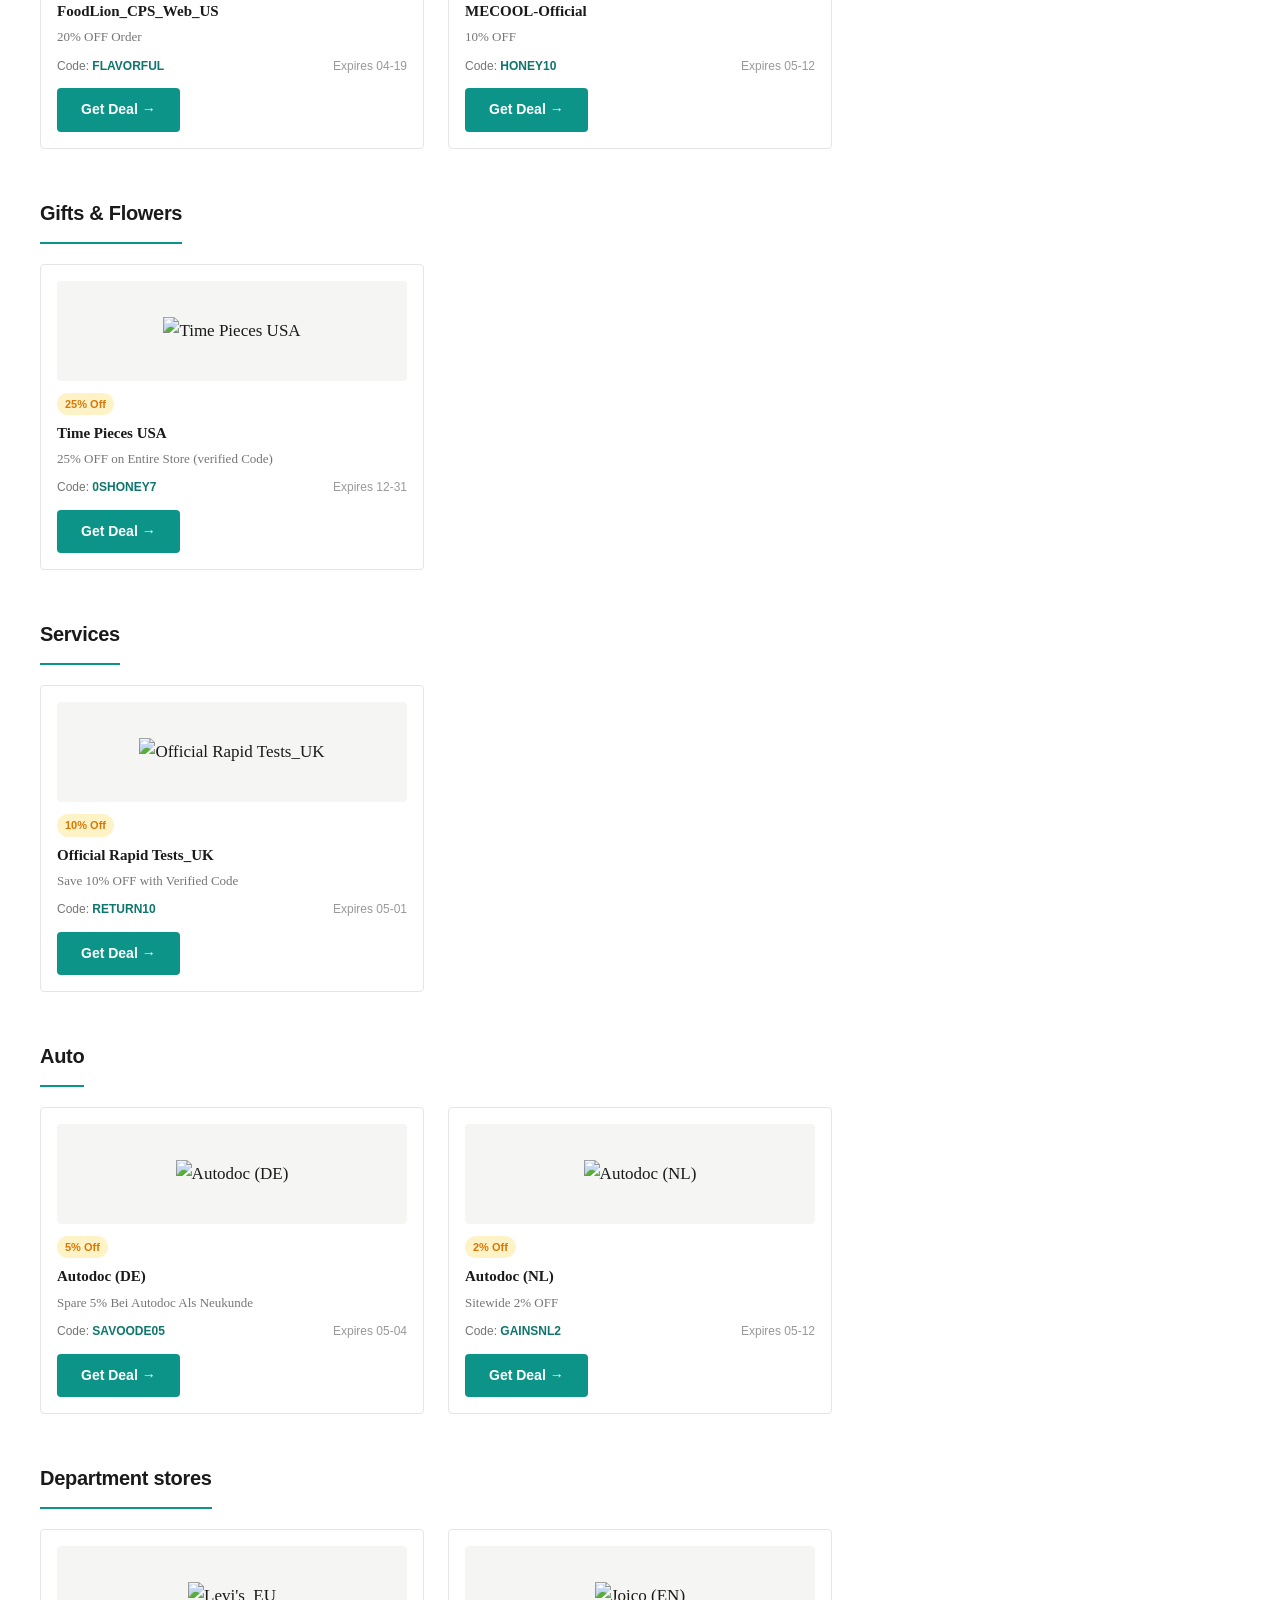
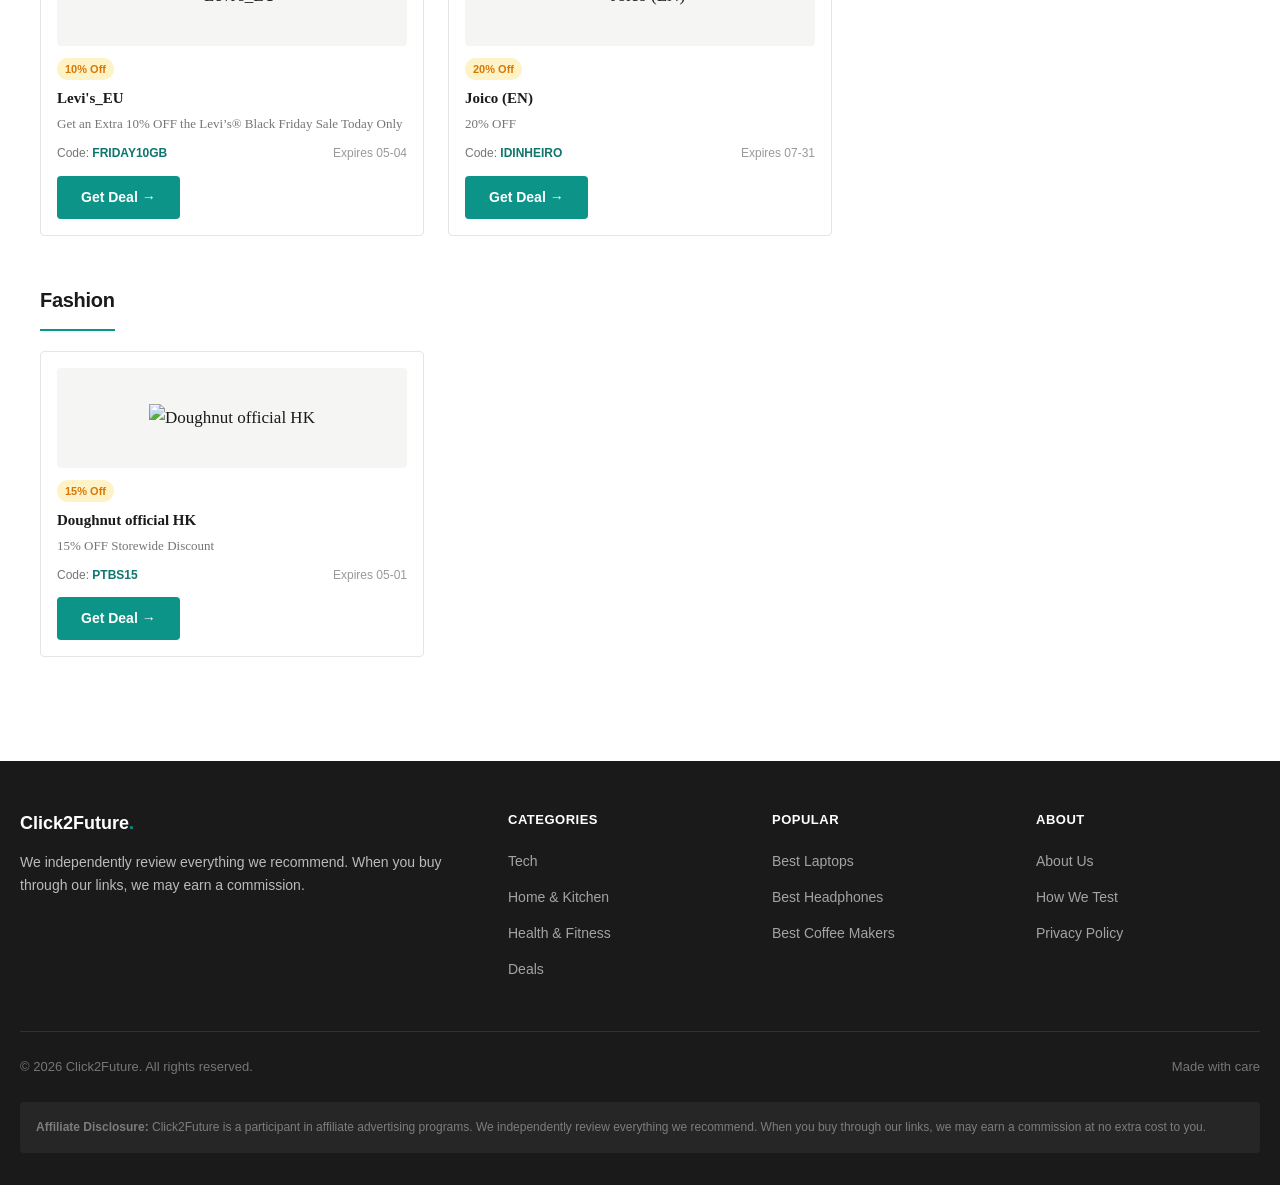
==== commit 27046c9d: "🔥 Add 16 new brand deals from user's merchant list New brands added: Aldo, Columbia, Autodoc, Levi's" ====
--- a/deals/index.html
+++ b/deals/index.html
@@ -65,6 +65,12 @@
           <li><a href="#travel">Travel</a></li>
           <li><a href="#online-services-software">Online Services & Software</a></li>
           <li><a href="#appliances-electrical">Appliances & Electrical</a></li>
+          <li><a href="#others">Others</a></li>
+          <li><a href="#gifts-flowers">Gifts & Flowers</a></li>
+          <li><a href="#services">Services</a></li>
+          <li><a href="#auto">Auto</a></li>
+          <li><a href="#department-stores">Department stores</a></li>
+          <li><a href="#fashion">Fashion</a></li>
       </ul>
     </div>
   </div>
@@ -85,7 +91,7 @@
           <p>9.38%OFF on Coasteering Nebula Cordless Robotic Pool Cleaner, 180min Runtime,</p>
           <div class="deal-card-meta">
             <span class="deal-code">Code: <strong>CATEENBA</strong></span>
-            <span class="deal-expiry">Expires 2026-05-13</span>
+            <span class="deal-expiry">Expires 05-13</span>
           </div>
           <a href="https://www.linkbux.com/track/8af7tKjXsGAulB08repGigQhPTKe7xlvmHoNXtOxVH5sPJg5j4bmr6FMiNytwBff5_baWeX1_b3rk86p3X_brs_c?url=https%3A%2F%2Fwww.geekbuying.com" class="btn btn-primary btn-sm" target="_blank" rel="nofollow">Get Deal →</a>
         </div>
@@ -100,7 +106,7 @@
           <p>Coupon Code for $10 OFF 1st Order of $99+</p>
           <div class="deal-card-meta">
             <span class="deal-code">Code: <strong>RAZER10</strong></span>
-            <span class="deal-expiry">Expires 2026-04-18</span>
+            <span class="deal-expiry">Expires 04-18</span>
           </div>
           <a href="https://www.linkbux.com/track/98e9ZjMUDI0QF2EGDc_bDBpjMSIF3yzMflIDhVCL5ETkCErku83SQgObBWfmBPVyFWAYieUh3lA_c_c?url=https%3A%2F%2Fwww.razer.com" class="btn btn-primary btn-sm" target="_blank" rel="nofollow">Get Deal →</a>
         </div>
@@ -121,7 +127,7 @@
           <p>50% OFF Full Priced Lts-50 Wireless In-ear Headphones</p>
           <div class="deal-card-meta">
             <span class="deal-code">Code: <strong>LTSJAN23</strong></span>
-            <span class="deal-expiry">Expires 2026-05-13</span>
+            <span class="deal-expiry">Expires 05-13</span>
           </div>
           <a href="https://www.linkbux.com/track/86e3N4tr2_bAH0gMhwdpP1iRAZpNDuGfw8bVS4I92dNaBnmh3jD4figHQh5BAbFo_b1j2UevWlsxY_c?url=https%3A%2F%2Fwww.lindy.co.uk" class="btn btn-primary btn-sm" target="_blank" rel="nofollow">Get Deal →</a>
         </div>
@@ -136,9 +142,39 @@
           <p>30% OFF Best Sellers At Pfaltzgraff</p>
           <div class="deal-card-meta">
             <span class="deal-code">Code: <strong>BEST30</strong></span>
-            <span class="deal-expiry">Expires 2026-04-13</span>
+            <span class="deal-expiry">Expires 04-13</span>
           </div>
           <a href="https://www.linkbux.com/track/7b24TjJGyv3MCp51uby7QFlpaEGFkKYaNbWQ2Jf_bAmepodTNJniAkPv4THqEPcBUVsEmbVVQAJFLLT15Wi8ogwU_c?url=https%3A%2F%2Fwww.discountfilterstore.com" class="btn btn-primary btn-sm" target="_blank" rel="nofollow">Get Deal →</a>
+        </div>
+      </div>
+      <div class="deal-card">
+        <div class="deal-card-image">
+          <img src="https://cdn.sitesasset.com/affiliate-static/2023/05/24168489494686071572.gif" alt="SpyAssociates.com" loading="lazy">
+        </div>
+        <div class="deal-card-body">
+          <span class="deal-badge">5% Off</span>
+          <h3>SpyAssociates.com</h3>
+          <p>Spy Associates 5% OFF Site-wide</p>
+          <div class="deal-card-meta">
+            <span class="deal-code">Code: <strong>SAVE5</strong></span>
+            <span class="deal-expiry">Expires 05-13</span>
+          </div>
+          <a href="https://www.linkbux.com/track/813fIFMDGdSBPydRTGGJaeW7_bQ_agkpVPGWe5QZCiceO6KsnCelidLuIkDe1bEqYHJdKdAFKFPSfq1RwLZyg_c?url=https%3A%2F%2Fwww.spyassociates.com" class="btn btn-primary btn-sm" target="_blank" rel="nofollow">Get Deal →</a>
+        </div>
+      </div>
+      <div class="deal-card">
+        <div class="deal-card-image">
+          <img src="https://img2.55haitao.com/affiliate-static/2025/10/29176171625511871104.png" alt="Fat And Weird Cookie Co." loading="lazy">
+        </div>
+        <div class="deal-card-body">
+          <span class="deal-badge">15% Off</span>
+          <h3>Fat And Weird Cookie Co.</h3>
+          <p>15% OFF Everything At Fatandweirdcookie.com</p>
+          <div class="deal-card-meta">
+            <span class="deal-code">Code: <strong>Honey15</strong></span>
+            <span class="deal-expiry">Expires 05-12</span>
+          </div>
+          <a href="https://www.linkbux.com/track/933bzH24s3KbtndTMvPyCKta2z1ZDh26tAxWfM_bgkPrR62sijVS1_aT5CQENPagTjT6_aJvWtcxoidNj7xp9qwznJbC7Ij?url=https%3A%2F%2Fwww.fatandweirdcookie.com" class="btn btn-primary btn-sm" target="_blank" rel="nofollow">Get Deal →</a>
         </div>
       </div>
       </div>
@@ -157,7 +193,7 @@
           <p>60% OFF Sitewide Sale At Theraderm</p>
           <div class="deal-card-meta">
             <span class="deal-code">Code: <strong>60%OFF</strong></span>
-            <span class="deal-expiry">Expires 2026-04-19</span>
+            <span class="deal-expiry">Expires 04-19</span>
           </div>
           <a href="https://www.linkbux.com/track/abdaKJ7RllxPFzbZxjMLhv6FvuBpVfR7C2YadZhysbOuYQW24UZ6vjxA2x8UDHx_aX6dCn8ZnNeYt?url=https%3A%2F%2Fwww.purlisse.com" class="btn btn-primary btn-sm" target="_blank" rel="nofollow">Get Deal →</a>
         </div>
@@ -172,7 +208,7 @@
           <p>50% OFF Everything At Tata Harper</p>
           <div class="deal-card-meta">
             <span class="deal-code">Code: <strong>APUS50</strong></span>
-            <span class="deal-expiry">Expires 2026-04-18</span>
+            <span class="deal-expiry">Expires 04-18</span>
           </div>
           <a href="https://www.linkbux.com/track/85e9vUHh5qe5G8YZcsitEf6mim2KAvfOem0oHVoBvHAy6yxZxPnlP1QgCFQUJxL9kC9L18gHgDq4FjF60CDx2Mbl6Q_c_c?url=https%3A%2F%2Fwww.tataharperskincare.com" class="btn btn-primary btn-sm" target="_blank" rel="nofollow">Get Deal →</a>
         </div>
@@ -193,7 +229,7 @@
           <p>$75 OFF $350+. Offer Valid for 30 Days, One Time Use Only</p>
           <div class="deal-card-meta">
             <span class="deal-code">Code: <strong>TNTEAPR-MVH2-QYLF-IY</strong></span>
-            <span class="deal-expiry">Expires 2026-05-12</span>
+            <span class="deal-expiry">Expires 05-12</span>
           </div>
           <a href="https://www.linkbux.com/track/51cc4FJpsLtYUSQUzkMrWoFwl2CCBAsInfcxljnWAw9zV9nlHQU1ixhLhvTkKR4X4TDplA_c_c?url=https%3A%2F%2Fwww.theory.com" class="btn btn-primary btn-sm" target="_blank" rel="nofollow">Get Deal →</a>
         </div>
@@ -208,9 +244,24 @@
           <p>Sugarlips.com Discount Code: Extra 60% OFF (basics)</p>
           <div class="deal-card-meta">
             <span class="deal-code">Code: <strong>knits60</strong></span>
-            <span class="deal-expiry">Expires 2026-05-10</span>
+            <span class="deal-expiry">Expires 05-10</span>
           </div>
           <a href="https://www.linkbux.com/track/08efxF9o9zBg0KmDAvM34FR5K23R23Z9JF5y9_arKkmSrmUXMshvPYkSjLXylTe_bhrM_a0VlQGdS_a5wQ_c_c?url=https%3A%2F%2Fsugarlips.com" class="btn btn-primary btn-sm" target="_blank" rel="nofollow">Get Deal →</a>
+        </div>
+      </div>
+      <div class="deal-card">
+        <div class="deal-card-image">
+          <img src="https://cdn.sitesasset.com/affiliate-static/2023/05/24168489478609570395.png" alt="MKF Collection" loading="lazy">
+        </div>
+        <div class="deal-card-body">
+          <span class="deal-badge">15% Off</span>
+          <h3>MKF Collection</h3>
+          <p>15% OFF on New Arrivals</p>
+          <div class="deal-card-meta">
+            <span class="deal-code">Code: <strong>BRCNEW15</strong></span>
+            <span class="deal-expiry">Expires 05-13</span>
+          </div>
+          <a href="https://www.linkbux.com/track/3a2bfnDP1FBVzWaPWnRWm5_bqYQ_bOPAktPywa7SPRCCeBnbUZKH0GPI4Qkkw4LGFxx9KzvVSgPNeoPSBxkyQ_c?url=https%3A%2F%2Fmkfcollection.com" class="btn btn-primary btn-sm" target="_blank" rel="nofollow">Get Deal →</a>
         </div>
       </div>
       </div>
@@ -229,7 +280,7 @@
           <p>Hurry Enjoy 60% OFF on All Items</p>
           <div class="deal-card-meta">
             <span class="deal-code">Code: <strong>EXTRA60</strong></span>
-            <span class="deal-expiry">Expires 2026-06-11</span>
+            <span class="deal-expiry">Expires 06-11</span>
           </div>
           <a href="https://www.linkbux.com/track/815e_bcWPm3Cwp_aN3Temi5K5cyYfV1LcbEskj9Q1Q1gi2z1t219Kgq8fvAA1f4SfCELWIlN8HGN3RKA_c_c?url=http%3A%2F%2Fwww.aldoshoes.com%2F" class="btn btn-primary btn-sm" target="_blank" rel="nofollow">Get Deal →</a>
         </div>
@@ -244,7 +295,7 @@
           <p>40% OFF All Regular Priced Items</p>
           <div class="deal-card-meta">
             <span class="deal-code">Code: <strong>E40</strong></span>
-            <span class="deal-expiry">Expires 2026-04-18</span>
+            <span class="deal-expiry">Expires 04-18</span>
           </div>
           <a href="https://www.linkbux.com/track/d607w5diCMfzqA1QJeGp_bqox_aWjlDFd3OGglZpMDXzpykAH9aIn_aJqWepScNGVgHTdulwWB_bLm_a2CAc_c?url=https%3A%2F%2Fflightclub.com%2F%3Firclickid%3D%26utm_source%3Dimpact%26utm_medium%3Daffiliate%26irgwc%3D1" class="btn btn-primary btn-sm" target="_blank" rel="nofollow">Get Deal →</a>
         </div>
@@ -265,7 +316,7 @@
           <p>Coupon Code for $22 OFF Storewide At Hellofresh</p>
           <div class="deal-card-meta">
             <span class="deal-code">Code: <strong>9J-MUMHB</strong></span>
-            <span class="deal-expiry">Expires 2026-04-17</span>
+            <span class="deal-expiry">Expires 04-17</span>
           </div>
           <a href="https://www.linkbux.com/track/bea74DeiPKC_bpNTv8P7ShBF9UVzyucTI3r0brJklSrdpZIU1U_aCDPd7r_bmEqQKMRwO148FfwkBAtbGg_c?url=https%3A%2F%2Fwww.hellofresh.com" class="btn btn-primary btn-sm" target="_blank" rel="nofollow">Get Deal →</a>
         </div>
@@ -280,7 +331,7 @@
           <p>50% OFF Promo Code</p>
           <div class="deal-card-meta">
             <span class="deal-code">Code: <strong>VERGE</strong></span>
-            <span class="deal-expiry">Expires 2026-04-20</span>
+            <span class="deal-expiry">Expires 04-20</span>
           </div>
           <a href="https://www.linkbux.com/track/019a5NSHyKGOVdZwlOILuwBLXy3syj1GilT4gTbcfjmBHTPDRewheXt6NnGrB42lXf92Q2Tx?url=https%3A%2F%2Fwww.debragga.com" class="btn btn-primary btn-sm" target="_blank" rel="nofollow">Get Deal →</a>
         </div>
@@ -301,7 +352,7 @@
           <p>$35 OFF on Eligible Routes (verified Code)</p>
           <div class="deal-card-meta">
             <span class="deal-code">Code: <strong>READY2SHIP</strong></span>
-            <span class="deal-expiry">Expires 2026-12-31</span>
+            <span class="deal-expiry">Expires 12-31</span>
           </div>
           <a href="https://www.linkbux.com/track/92ddHmlOfvL0aTig3EfTEq3_apS5uZijJhrqN2SC42ro_aMWMguJnJw9PGeRiKK4gc7Q0CzqvzrmBWe_aP_aA95F?url=https%3A%2F%2Fvipertecknives.com" class="btn btn-primary btn-sm" target="_blank" rel="nofollow">Get Deal →</a>
         </div>
@@ -316,7 +367,7 @@
           <p>$35 OFF on Eligible Routes (verified Code)</p>
           <div class="deal-card-meta">
             <span class="deal-code">Code: <strong>READY2SHIP</strong></span>
-            <span class="deal-expiry">Expires 2026-12-31</span>
+            <span class="deal-expiry">Expires 12-31</span>
           </div>
           <a href="https://www.linkbux.com/track/8b05vIHUhqNobVgxhPrDu5xZWEtLINoqodrr1PrPqr8n3qVLYtBBNFNolWcg2kUKUj2Jb5B5bvSXdSlJ8bKpl6o_c?url=https%3A%2F%2Fshop.tottenhamhotspur.com%2F%3Futm_source%3DCouponado%26utm_medium%3Daffiliate%26utm_campaign%3Dhv4TNDbAaBI%26utm_content%3D3%26utm_term%3DUKNetwork%26ranMID%3D41460%26ranEAID%3Dhv4TNDbAaBI%26ranSiteID%3Dhv4TNDbAaBI-ruU9EQ224GxdlGWVeXW.gg" class="btn btn-primary btn-sm" target="_blank" rel="nofollow">Get Deal →</a>
         </div>
@@ -337,7 +388,7 @@
           <p>15% OFF on All Product (verified Code)</p>
           <div class="deal-card-meta">
             <span class="deal-code">Code: <strong>15OFF</strong></span>
-            <span class="deal-expiry">Expires 2026-12-31</span>
+            <span class="deal-expiry">Expires 12-31</span>
           </div>
           <a href="https://www.linkbux.com/track/96f0zPd7hKE2d0Xs_bZ7Hq1RV85I0mVTz_bhOe5FvnRCcYnWC9w_bdSY1Ye0JPC3pqsHoHf5QBkGNtBMcQySt9KpLc1?url=https%3A%2F%2Fwww.simplywholesale.com.au%2F%3FranMID%3D39467%26ranEAID%3D3448424%26ranSiteID%3Dhv4TNDbAaBI-zqhHCxVi9uOiL7lqD8yk4Q" class="btn btn-primary btn-sm" target="_blank" rel="nofollow">Get Deal →</a>
         </div>
@@ -352,7 +403,7 @@
           <p>15% OFF on Entire Store (verified Code)</p>
           <div class="deal-card-meta">
             <span class="deal-code">Code: <strong>PRETTYORGANICGIRL</strong></span>
-            <span class="deal-expiry">Expires 2026-12-31</span>
+            <span class="deal-expiry">Expires 12-31</span>
           </div>
           <a href="https://www.linkbux.com/track/8f83XLOLZPKCOegllqJZc2EKBT0_a7tDvbV_ayqNHnPxWxVqnyyuXM64lI9rRJP63xkO6R6xBPvTdPww_c_c?url=https%3A%2F%2Fpepperfry.com" class="btn btn-primary btn-sm" target="_blank" rel="nofollow">Get Deal →</a>
         </div>
@@ -373,7 +424,7 @@
           <p>50% OFF Monthly Subscription (verified Code)</p>
           <div class="deal-card-meta">
             <span class="deal-code">Code: <strong>JUICEPOD</strong></span>
-            <span class="deal-expiry">Expires 2026-12-28</span>
+            <span class="deal-expiry">Expires 12-28</span>
           </div>
           <a href="https://www.linkbux.com/track/3528Aitu4KWlh3GY0cys9veCuYSFAvReiB84n5yj1VLLReF9YyX77J9_b8VNFg5rssh8heGwIzy93w1gsXQmgp3BXXA_c_c?url=https%3A%2F%2Flifeisfeudal.com%2F" class="btn btn-primary btn-sm" target="_blank" rel="nofollow">Get Deal →</a>
         </div>
@@ -388,7 +439,7 @@
           <p>20% OFF (sitewide) At Musictoday</p>
           <div class="deal-card-meta">
             <span class="deal-code">Code: <strong>RE2CQV7WF01YV</strong></span>
-            <span class="deal-expiry">Expires 2026-04-17</span>
+            <span class="deal-expiry">Expires 04-17</span>
           </div>
           <a href="https://www.linkbux.com/track/e95dIxm5ELoOQM4Pjj4GeqJn9TG0GBnX3GKlPnyhGVJxoh0wc1SVlM2bPCuxCKrnqmxI_brw_c?url=https%3A%2F%2Fshop.musictoday.com" class="btn btn-primary btn-sm" target="_blank" rel="nofollow">Get Deal →</a>
         </div>
@@ -409,7 +460,7 @@
           <p>Flight Products Up to 50% OFF</p>
           <div class="deal-card-meta">
             <span class="deal-code">Code: <strong>CRAZE</strong></span>
-            <span class="deal-expiry">Expires 2026-05-01</span>
+            <span class="deal-expiry">Expires 05-01</span>
           </div>
           <a href="https://www.linkbux.com/track/ddc67zGZV2kZBMStUKaSTE17mE25Q9_axj9uTl_bq90JXQQtVbJ7FiB_bFDLFasbqtaYfN6de9Wrc1FZW2_bFA_c_c?url=https%3A%2F%2Fsg.trip.com%2F" class="btn btn-primary btn-sm" target="_blank" rel="nofollow">Get Deal →</a>
         </div>
@@ -424,7 +475,7 @@
           <p>25% OFF Desktop Version At Make My Trip</p>
           <div class="deal-card-meta">
             <span class="deal-code">Code: <strong>HKTY679Y</strong></span>
-            <span class="deal-expiry">Expires 2026-04-13</span>
+            <span class="deal-expiry">Expires 04-13</span>
           </div>
           <a href="https://www.linkbux.com/track/b1cdTRjJWdtYCPzfQD6agzpa_aWVJe_bAAkIhbDotDWrnkRoyxu8rPyXTBcjF8pfrA9vSV5sfl_aH12Qus_c?url=https%3A%2F%2Fmakemytrip.com" class="btn btn-primary btn-sm" target="_blank" rel="nofollow">Get Deal →</a>
         </div>
@@ -445,7 +496,7 @@
           <p>50% OFF Special Offers At Extended Stay America with Coupon Code</p>
           <div class="deal-card-meta">
             <span class="deal-code">Code: <strong>EZBWL</strong></span>
-            <span class="deal-expiry">Expires 2026-04-18</span>
+            <span class="deal-expiry">Expires 04-18</span>
           </div>
           <a href="https://www.linkbux.com/track/de2cDU_b1mUaI6PQjtHGNTj7vPpc_aptI7VC4x0O1Iw4R2cukl7JJP7_aJQFeRVtaOprt8QBQ_c_c?url=https%3A%2F%2Fihg.com" class="btn btn-primary btn-sm" target="_blank" rel="nofollow">Get Deal →</a>
         </div>
@@ -460,7 +511,7 @@
           <p>50% OFF on Everything</p>
           <div class="deal-card-meta">
             <span class="deal-code">Code: <strong>WAG50</strong></span>
-            <span class="deal-expiry">Expires 2026-05-09</span>
+            <span class="deal-expiry">Expires 05-09</span>
           </div>
           <a href="https://www.linkbux.com/track/ce21LOWC3JkJMcA_aBm4ffAagE7uK9Ys9ylZRnAVHwRwI_bkMHlolVnj8Df5pUBBCpf9BrmKepvw_c_c?url=https%3A%2F%2Fwagjag.com" class="btn btn-primary btn-sm" target="_blank" rel="nofollow">Get Deal →</a>
         </div>
@@ -481,7 +532,7 @@
           <p>50% OFF</p>
           <div class="deal-card-meta">
             <span class="deal-code">Code: <strong>DMSKZ50</strong></span>
-            <span class="deal-expiry">Expires 2026-05-09</span>
+            <span class="deal-expiry">Expires 05-09</span>
           </div>
           <a href="https://www.linkbux.com/track/d5f2jO00i6_alCeLRnv43xnWykq_bluTF2OXaHT1fcjfMH1rPlw72HF_aUoV1Bmq2yDXE_akHg_c_c?url=https%3A%2F%2Fwww.ahs.com" class="btn btn-primary btn-sm" target="_blank" rel="nofollow">Get Deal →</a>
         </div>
@@ -496,9 +547,225 @@
           <p>Enjoy Save Up to 40% OFF</p>
           <div class="deal-card-meta">
             <span class="deal-code">Code: <strong>TIER1DEAL</strong></span>
-            <span class="deal-expiry">Expires 2026-05-16</span>
+            <span class="deal-expiry">Expires 05-16</span>
           </div>
           <a href="https://www.linkbux.com/track/6b0eGSloXLKT0U_aR95bzidT2Vap7IY_aOD3YQeS_br7D_b8znNawrzRZTgRQ_aKIVEK5FUrWFXOpvxSRDxMKKw_c_c?url=https%3A%2F%2Fwaterfilters.net" class="btn btn-primary btn-sm" target="_blank" rel="nofollow">Get Deal →</a>
+        </div>
+      </div>
+      </div>
+    </div>
+
+    <div class="deal-category" id="others">
+      <h2 class="section-title">Others</h2>
+      <div class="deals-grid">
+      <div class="deal-card">
+        <div class="deal-card-image">
+          <img src="https://cdn.sitesasset.com/affiliate-static/2024/11/20173208917787090309.gif" alt="Columbia Sportswear" loading="lazy">
+        </div>
+        <div class="deal-card-body">
+          <span class="deal-badge">15% Off</span>
+          <h3>Columbia Sportswear</h3>
+          <p>Best Coupon Code: Coupon Code for 15% OFF Your Order</p>
+          <div class="deal-card-meta">
+            <span class="deal-code">Code: <strong>95SC-II97-35CM-5PNI</strong></span>
+            <span class="deal-expiry">Expires 04-19</span>
+          </div>
+          <a href="https://www.linkbux.com/track/481fLXkhZfpckDoSUmccJjBk6mhWtAXMpHDNrrqFvRjzpw0pCM7yZTxd_bKYoGlTegpImHLWur_bEACfnL?url=https%3A%2F%2Fwww.columbia.com" class="btn btn-primary btn-sm" target="_blank" rel="nofollow">Get Deal →</a>
+        </div>
+      </div>
+      <div class="deal-card">
+        <div class="deal-card-image">
+          <img src="https://cdn.sitesasset.com/affiliate-static/2024/10/23172965286576820394.jpg" alt="Aliexpress Brazil - Megamarket of products at whol" loading="lazy">
+        </div>
+        <div class="deal-card-body">
+          <span class="deal-badge">$170 OFF</span>
+          <h3>Aliexpress Brazil - Megamarket of products at whol</h3>
+          <p>R$170 OFF Acima De R$1180</p>
+          <div class="deal-card-meta">
+            <span class="deal-code">Code: <strong>Cupom996</strong></span>
+            <span class="deal-expiry">Expires 04-23</span>
+          </div>
+          <a href="https://www.linkbux.com/track/175dPq3YaR_a7YWG1xWjVBBZpfpcp8IvT_bYks8ZGwqRKTMuVpaCa2Eq7O6pEsbyqPCvgeksj_bTVtRbNlQSg_c_c?url=https%3A%2F%2Fpt.aliexpress.com" class="btn btn-primary btn-sm" target="_blank" rel="nofollow">Get Deal →</a>
+        </div>
+      </div>
+      <div class="deal-card">
+        <div class="deal-card-image">
+          <img src="https://cdn.sitesasset.com/affiliate-static/2024/10/21172948496349738995.jpg" alt="Juicici" loading="lazy">
+        </div>
+        <div class="deal-card-body">
+          <span class="deal-badge">15% Off</span>
+          <h3>Juicici</h3>
+          <p>Get 15% OFF over $129</p>
+          <div class="deal-card-meta">
+            <span class="deal-code">Code: <strong>PD15</strong></span>
+            <span class="deal-expiry">Expires 05-12</span>
+          </div>
+          <a href="https://www.linkbux.com/track/af48_bM7mOaOO8N1r7Jhqpsj4zjWMDClr9DtD2jc0u1PVmwTxRJkYV2mUXvZNQUN4qVejKpWSQA8_c?url=https%3A%2F%2Fjuicici.com" class="btn btn-primary btn-sm" target="_blank" rel="nofollow">Get Deal →</a>
+        </div>
+      </div>
+      <div class="deal-card">
+        <div class="deal-card-image">
+          <img src="https://cdn.sitesasset.com/affiliate-static/2022/05/21165313487205497326.png" alt="FoodLion_CPS_Web_US" loading="lazy">
+        </div>
+        <div class="deal-card-body">
+          <span class="deal-badge">20% Off</span>
+          <h3>FoodLion_CPS_Web_US</h3>
+          <p>20% OFF Order</p>
+          <div class="deal-card-meta">
+            <span class="deal-code">Code: <strong>FLAVORFUL</strong></span>
+            <span class="deal-expiry">Expires 04-19</span>
+          </div>
+          <a href="https://www.linkbux.com/track/96dbUYy7_b0wegsQPim0uObe0P_bQquOoJum5ydnkd_at4rBkh31TnA7V385M87_a4nIem8Lz9EcgzI_c?url=https%3A%2F%2Fshop.foodlion.com" class="btn btn-primary btn-sm" target="_blank" rel="nofollow">Get Deal →</a>
+        </div>
+      </div>
+      <div class="deal-card">
+        <div class="deal-card-image">
+          <img src="https://cdn.sitesasset.com/affiliate-static/sas_logo/98850.jpg" alt="MECOOL-Official" loading="lazy">
+        </div>
+        <div class="deal-card-body">
+          <span class="deal-badge">10% Off</span>
+          <h3>MECOOL-Official</h3>
+          <p>10% OFF</p>
+          <div class="deal-card-meta">
+            <span class="deal-code">Code: <strong>HONEY10</strong></span>
+            <span class="deal-expiry">Expires 05-12</span>
+          </div>
+          <a href="https://www.linkbux.com/track/12b5u002MrywCfVorHAc1gmWJ18Tiippdj6YLH2tWqZMdjzvpTBXcCQmVHSAJs3NZ2gHEg_c_c?url=https%3A%2F%2Fwww.mecoolonline.com" class="btn btn-primary btn-sm" target="_blank" rel="nofollow">Get Deal →</a>
+        </div>
+      </div>
+      </div>
+    </div>
+
+    <div class="deal-category" id="gifts-flowers">
+      <h2 class="section-title">Gifts & Flowers</h2>
+      <div class="deals-grid">
+      <div class="deal-card">
+        <div class="deal-card-image">
+          <img src="https://cdn.sitesasset.com/affiliate-static/2023/05/24168489492818597912.gif" alt="Time Pieces USA" loading="lazy">
+        </div>
+        <div class="deal-card-body">
+          <span class="deal-badge">25% Off</span>
+          <h3>Time Pieces USA</h3>
+          <p>25% OFF on Entire Store (verified Code)</p>
+          <div class="deal-card-meta">
+            <span class="deal-code">Code: <strong>0SHONEY7</strong></span>
+            <span class="deal-expiry">Expires 12-31</span>
+          </div>
+          <a href="https://www.linkbux.com/track/7d13PlrmfdzssHcoh4EZR9PaSCCfi9I_axsKKzuON0gWz429w_biaEXilw_a0DwxsM8DmHDJqMDUaXrQeJazf0_c?url=https%3A%2F%2Ftimepiecesusa.com%2F%3Fwgu%3D3047_220403_16576848422817_c1743fe614%26wgexpiry%3D1665460842%26utm_source%3Daffiliate%26utm_medium%3Dclick%26utm_campaign%3Dwebgains" class="btn btn-primary btn-sm" target="_blank" rel="nofollow">Get Deal →</a>
+        </div>
+      </div>
+      </div>
+    </div>
+
+    <div class="deal-category" id="services">
+      <h2 class="section-title">Services</h2>
+      <div class="deals-grid">
+      <div class="deal-card">
+        <div class="deal-card-image">
+          <img src="https://cdn.sitesasset.com/affiliate-static/2023/12/27170367319650424648.jpg" alt="Official Rapid Tests_UK" loading="lazy">
+        </div>
+        <div class="deal-card-body">
+          <span class="deal-badge">10% Off</span>
+          <h3>Official Rapid Tests_UK</h3>
+          <p>Save 10% OFF with Verified Code</p>
+          <div class="deal-card-meta">
+            <span class="deal-code">Code: <strong>RETURN10</strong></span>
+            <span class="deal-expiry">Expires 05-01</span>
+          </div>
+          <a href="https://www.linkbux.com/track/3de4gyqwG5Dbd5MHt0DpdgtBba2Xe35VxfjimAqm4jkUHGKAc7De8zelLGl0W4yS2Oovw8i3qryFQ_akZaNpSwbJ_a2g_c_c?url=https%3A%2F%2Fofficialrapidtests.com" class="btn btn-primary btn-sm" target="_blank" rel="nofollow">Get Deal →</a>
+        </div>
+      </div>
+      </div>
+    </div>
+
+    <div class="deal-category" id="auto">
+      <h2 class="section-title">Auto</h2>
+      <div class="deals-grid">
+      <div class="deal-card">
+        <div class="deal-card-image">
+          <img src="https://cdn.sitesasset.com/affiliate-static/2023/09/19169511979666033274.png" alt="Autodoc (DE)" loading="lazy">
+        </div>
+        <div class="deal-card-body">
+          <span class="deal-badge">5% Off</span>
+          <h3>Autodoc (DE)</h3>
+          <p>Spare 5% Bei Autodoc Als Neukunde</p>
+          <div class="deal-card-meta">
+            <span class="deal-code">Code: <strong>SAVOODE05</strong></span>
+            <span class="deal-expiry">Expires 05-04</span>
+          </div>
+          <a href="https://www.linkbux.com/track/dfa5ERBpU1zi9cfO1Tk2tUY3tjSLoKoi78lrGZPKTrGHWRSfl6ZtLUC6kH4iYjTaZfNg5CncKZd92A_c_c?url=https%3A%2F%2Fwww.autodoc.de" class="btn btn-primary btn-sm" target="_blank" rel="nofollow">Get Deal →</a>
+        </div>
+      </div>
+      <div class="deal-card">
+        <div class="deal-card-image">
+          <img src="https://cdn.sitesasset.com/affiliate-static/2023/09/19169511979518062019.png" alt="Autodoc (NL)" loading="lazy">
+        </div>
+        <div class="deal-card-body">
+          <span class="deal-badge">2% Off</span>
+          <h3>Autodoc (NL)</h3>
+          <p>Sitewide 2% OFF</p>
+          <div class="deal-card-meta">
+            <span class="deal-code">Code: <strong>GAINSNL2</strong></span>
+            <span class="deal-expiry">Expires 05-12</span>
+          </div>
+          <a href="https://www.linkbux.com/track/6d520BPP5n0GMRuelDum3FP1zcl8uV9JdFlnsGCwTbiuz754F4nqkTub4zGXCm7xP56OkWb88UWAbA_c_c?url=https%3A%2F%2Fwww.autodoc.nl%2F" class="btn btn-primary btn-sm" target="_blank" rel="nofollow">Get Deal →</a>
+        </div>
+      </div>
+      </div>
+    </div>
+
+    <div class="deal-category" id="department-stores">
+      <h2 class="section-title">Department stores</h2>
+      <div class="deals-grid">
+      <div class="deal-card">
+        <div class="deal-card-image">
+          <img src="https://cdn.sitesasset.com/affiliate-static/2024/08/23172441067769561774.png" alt="Levi's_EU" loading="lazy">
+        </div>
+        <div class="deal-card-body">
+          <span class="deal-badge">10% Off</span>
+          <h3>Levi's_EU</h3>
+          <p>Get an Extra 10% OFF the Levi’s® Black Friday Sale Today Only</p>
+          <div class="deal-card-meta">
+            <span class="deal-code">Code: <strong>FRIDAY10GB</strong></span>
+            <span class="deal-expiry">Expires 05-04</span>
+          </div>
+          <a href="https://www.linkbux.com/track/4a43c2JsBG9PwnPZyS3X_aNFnvubn8vwAR7QXBYRR3QW1WQhsmqWyna5XAHVAqk4fPWKJFSIdoQ_c_c?url=https%3A%2F%2Fwww.levi.com%2Fnl%2Fnl_nl%2F" class="btn btn-primary btn-sm" target="_blank" rel="nofollow">Get Deal →</a>
+        </div>
+      </div>
+      <div class="deal-card">
+        <div class="deal-card-image">
+          <img src="https://cdn.sitesasset.com/affiliate-static/2024/04/08171253356357635718.svg" alt="Joico (EN)" loading="lazy">
+        </div>
+        <div class="deal-card-body">
+          <span class="deal-badge">20% Off</span>
+          <h3>Joico (EN)</h3>
+          <p>20% OFF</p>
+          <div class="deal-card-meta">
+            <span class="deal-code">Code: <strong>IDINHEIRO</strong></span>
+            <span class="deal-expiry">Expires 07-31</span>
+          </div>
+          <a href="https://www.linkbux.com/track/8b5djIiooFoVZqfzYLkM6FtLcWWQRx6Iw_aMnGv_aRjm30PQgGGvjmfXgWErsf52XWpq1QEoYjl3o_c?url=https%3A%2F%2Fwww.joico.com.br%2F" class="btn btn-primary btn-sm" target="_blank" rel="nofollow">Get Deal →</a>
+        </div>
+      </div>
+      </div>
+    </div>
+
+    <div class="deal-category" id="fashion">
+      <h2 class="section-title">Fashion</h2>
+      <div class="deals-grid">
+      <div class="deal-card">
+        <div class="deal-card-image">
+          <img src="https://cdn.sitesasset.com/affiliate-static/2024/10/21172950126109954265.png" alt="Doughnut official HK" loading="lazy">
+        </div>
+        <div class="deal-card-body">
+          <span class="deal-badge">15% Off</span>
+          <h3>Doughnut official HK</h3>
+          <p>15% OFF Storewide Discount</p>
+          <div class="deal-card-meta">
+            <span class="deal-code">Code: <strong>PTBS15</strong></span>
+            <span class="deal-expiry">Expires 05-01</span>
+          </div>
+          <a href="https://www.linkbux.com/track/53c8rplMjm4uxUFy1FCKrrMcUKmkZohrHOCSje3i6C30Xis6zlFjvOvMja_aASXbGUCU3v8a8_bTgYUUA9mqXenwU_c?url=https%3A%2F%2Fdoughnutofficial.com%2F" class="btn btn-primary btn-sm" target="_blank" rel="nofollow">Get Deal →</a>
         </div>
       </div>
       </div>
--- a/css/style.css
+++ b/css/style.css
@@ -533,8 +533,8 @@
 /* === Deals Section === */
 .deals-grid {
   display: grid;
-  grid-template-columns: repeat(4, 1fr);
-  gap: 20px;
+  grid-template-columns: repeat(3, 1fr);
+  gap: 24px;
 }
 
 .deal-card {
@@ -550,17 +550,22 @@
 }
 
 .deal-card-image {
-  aspect-ratio: 4/3;
   background: var(--bg-section);
   border-radius: var(--radius);
-  overflow: hidden;
   margin-bottom: 12px;
+  display: flex;
+  align-items: center;
+  justify-content: center;
+  padding: 16px;
+  min-height: 100px;
+  max-height: 140px;
 }
 
 .deal-card-image img {
-  width: 100%;
-  height: 100%;
-  object-fit: cover;
+  max-width: 100%;
+  max-height: 120px;
+  object-fit: contain;
+  object-position: center;
 }
 
 .deal-card h4 {
@@ -1566,6 +1571,13 @@
 .category-page-header p {
   font-size: 16px;
   color: var(--text-secondary);
+}
+
+/* Section inner container */
+.section-inner {
+  max-width: var(--max-width);
+  margin: 0 auto;
+  padding: 0 20px;
 }
 
 .category-list {
